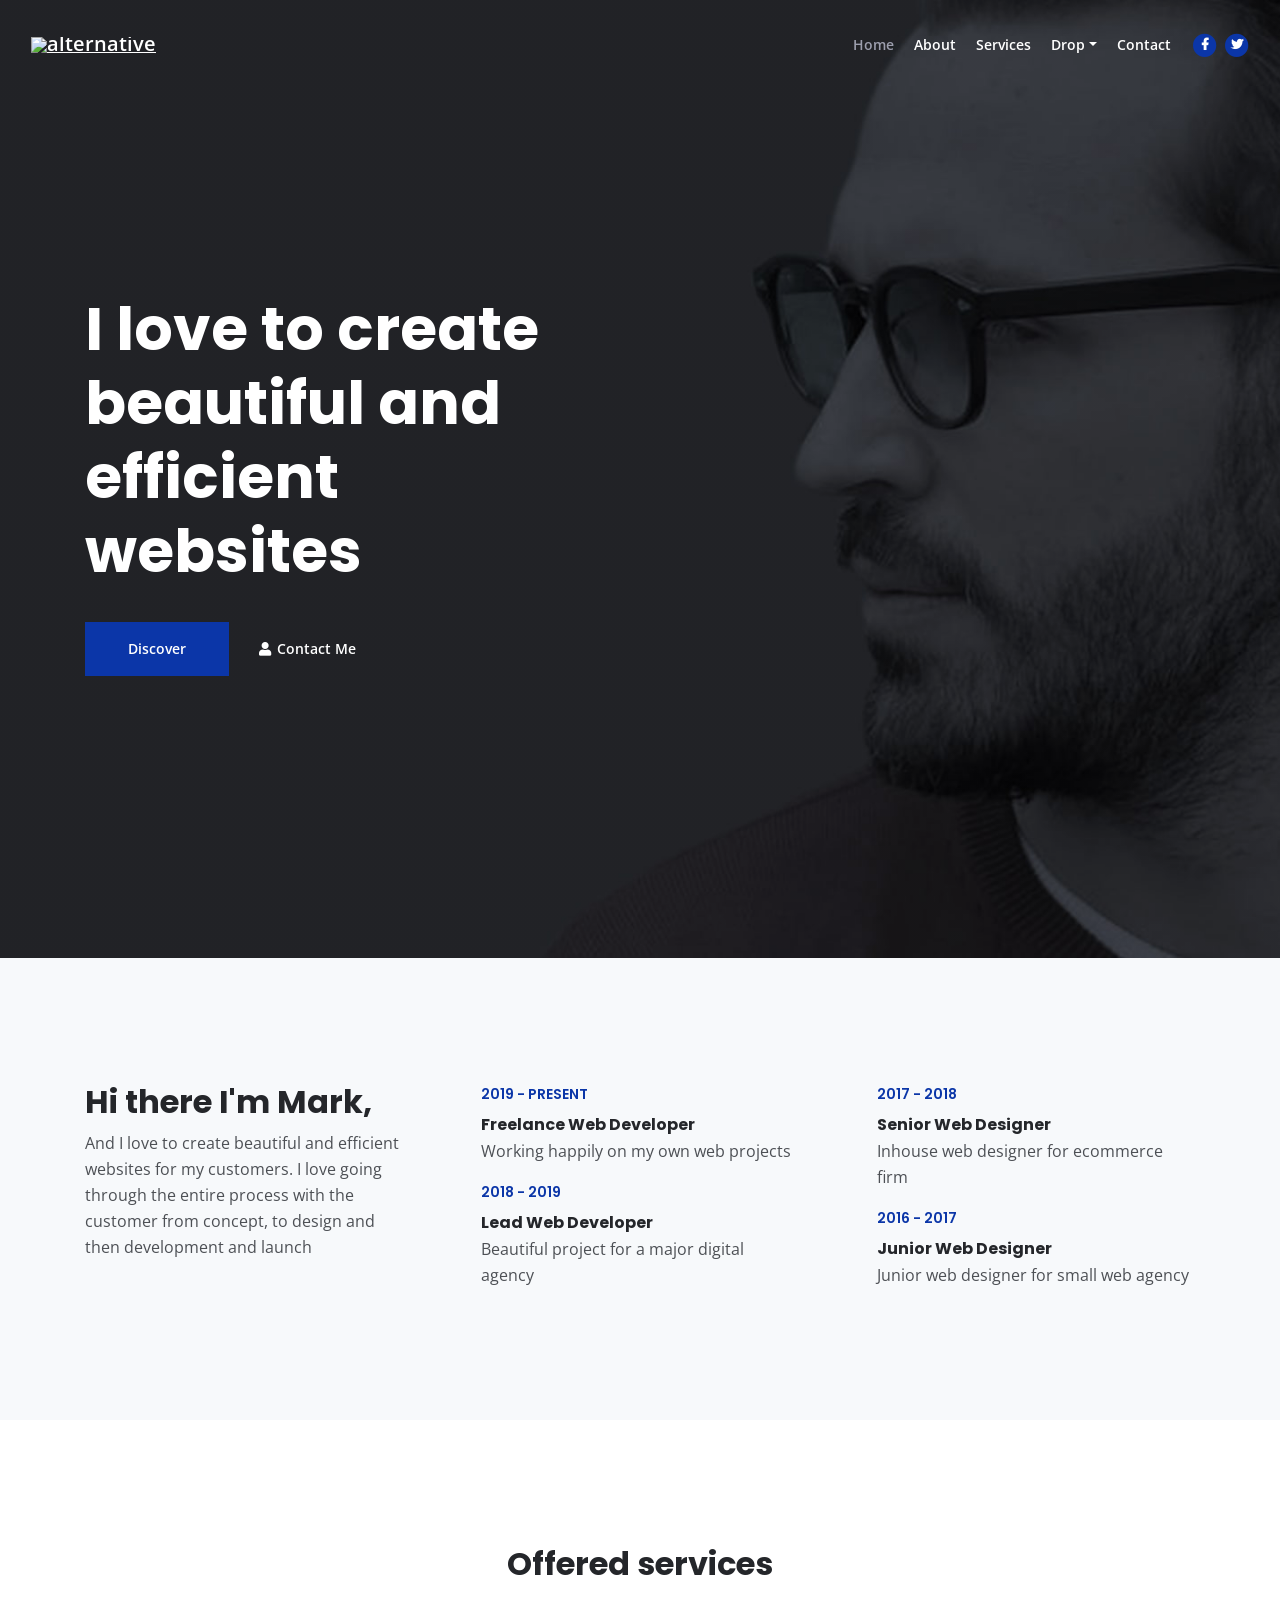
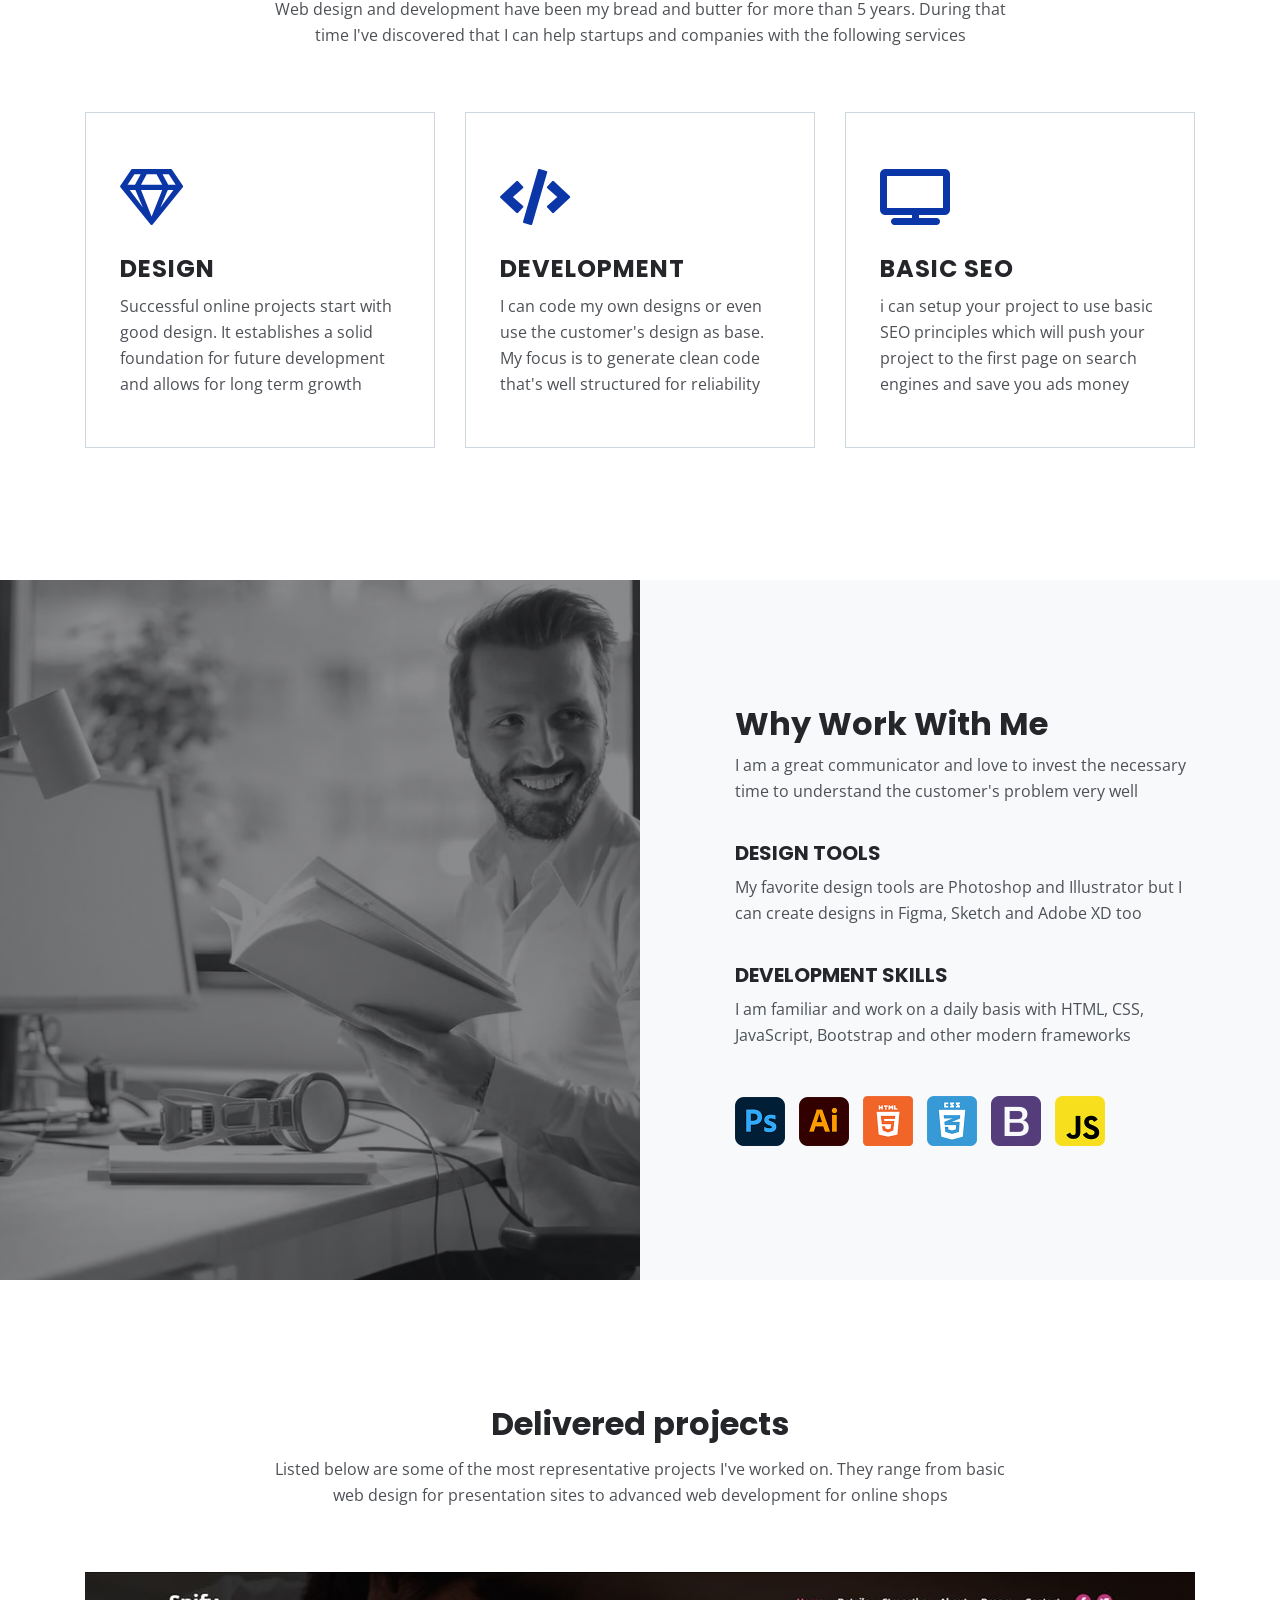
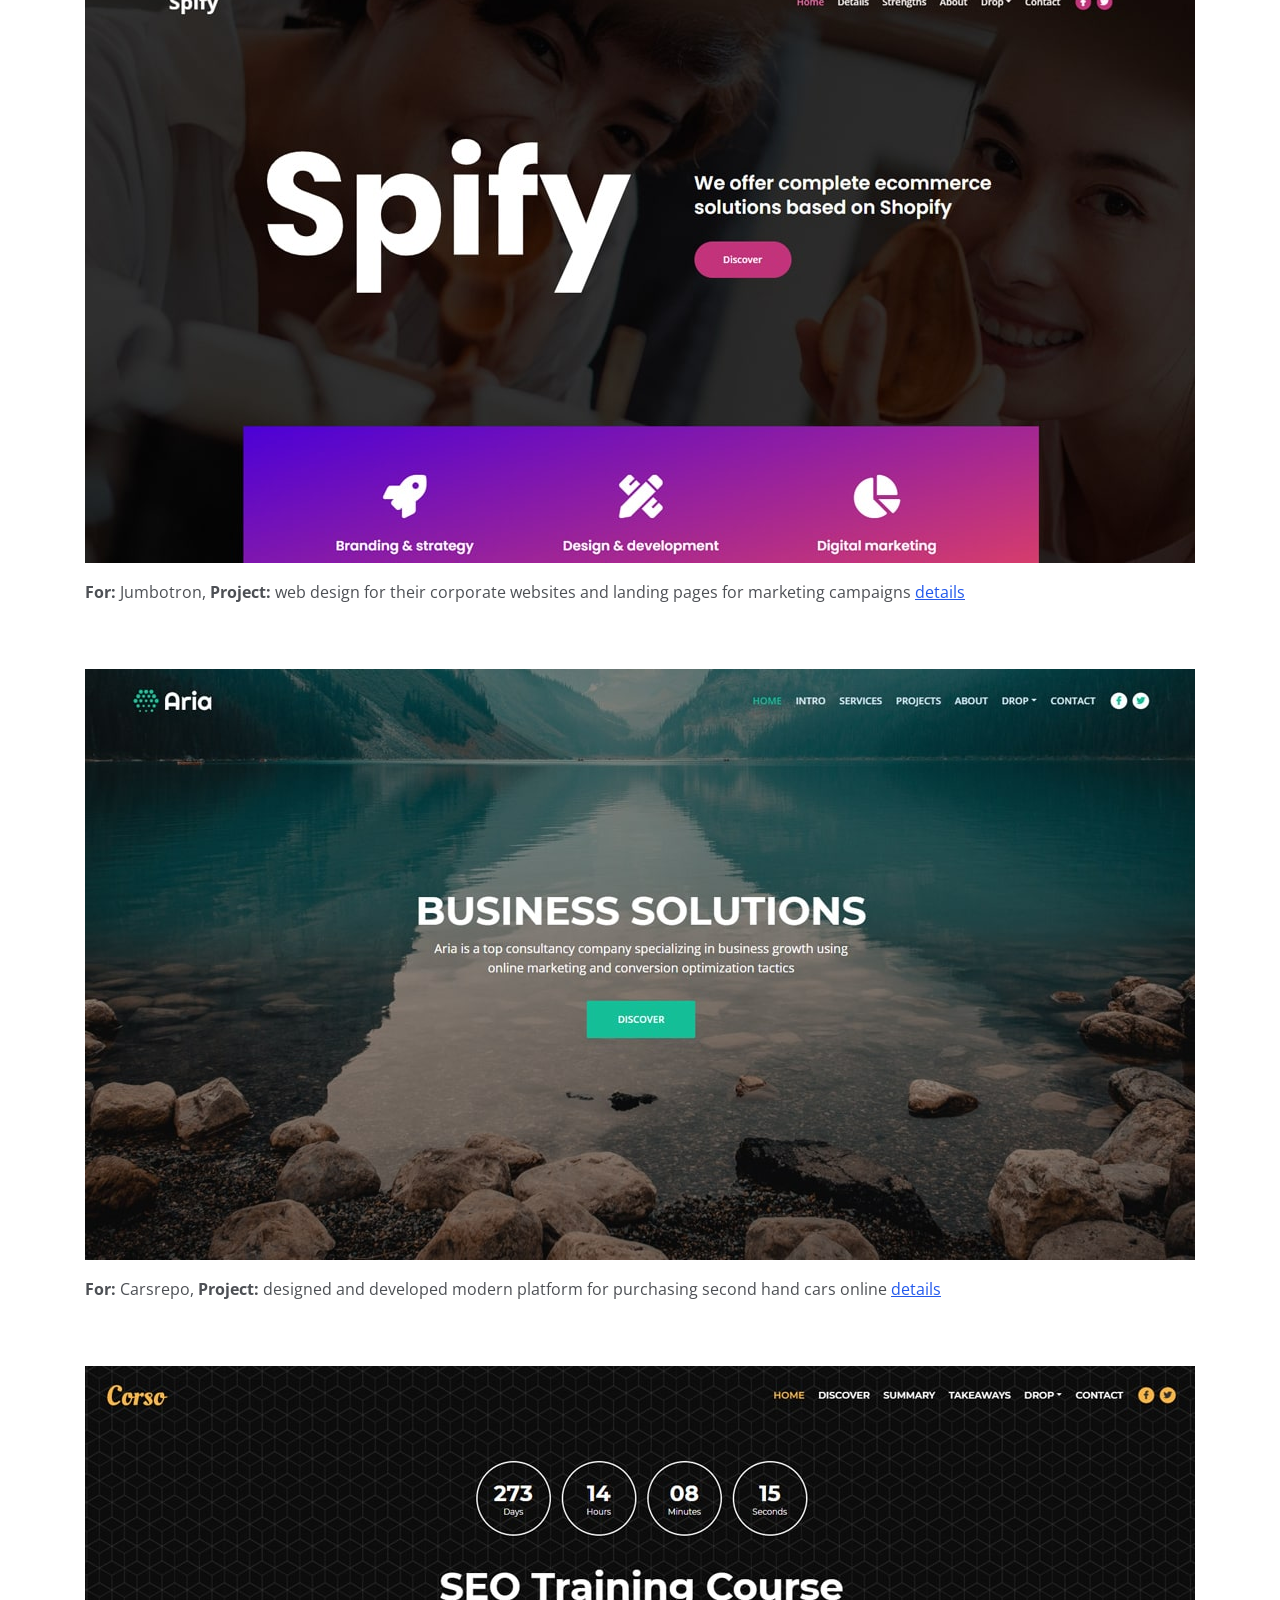
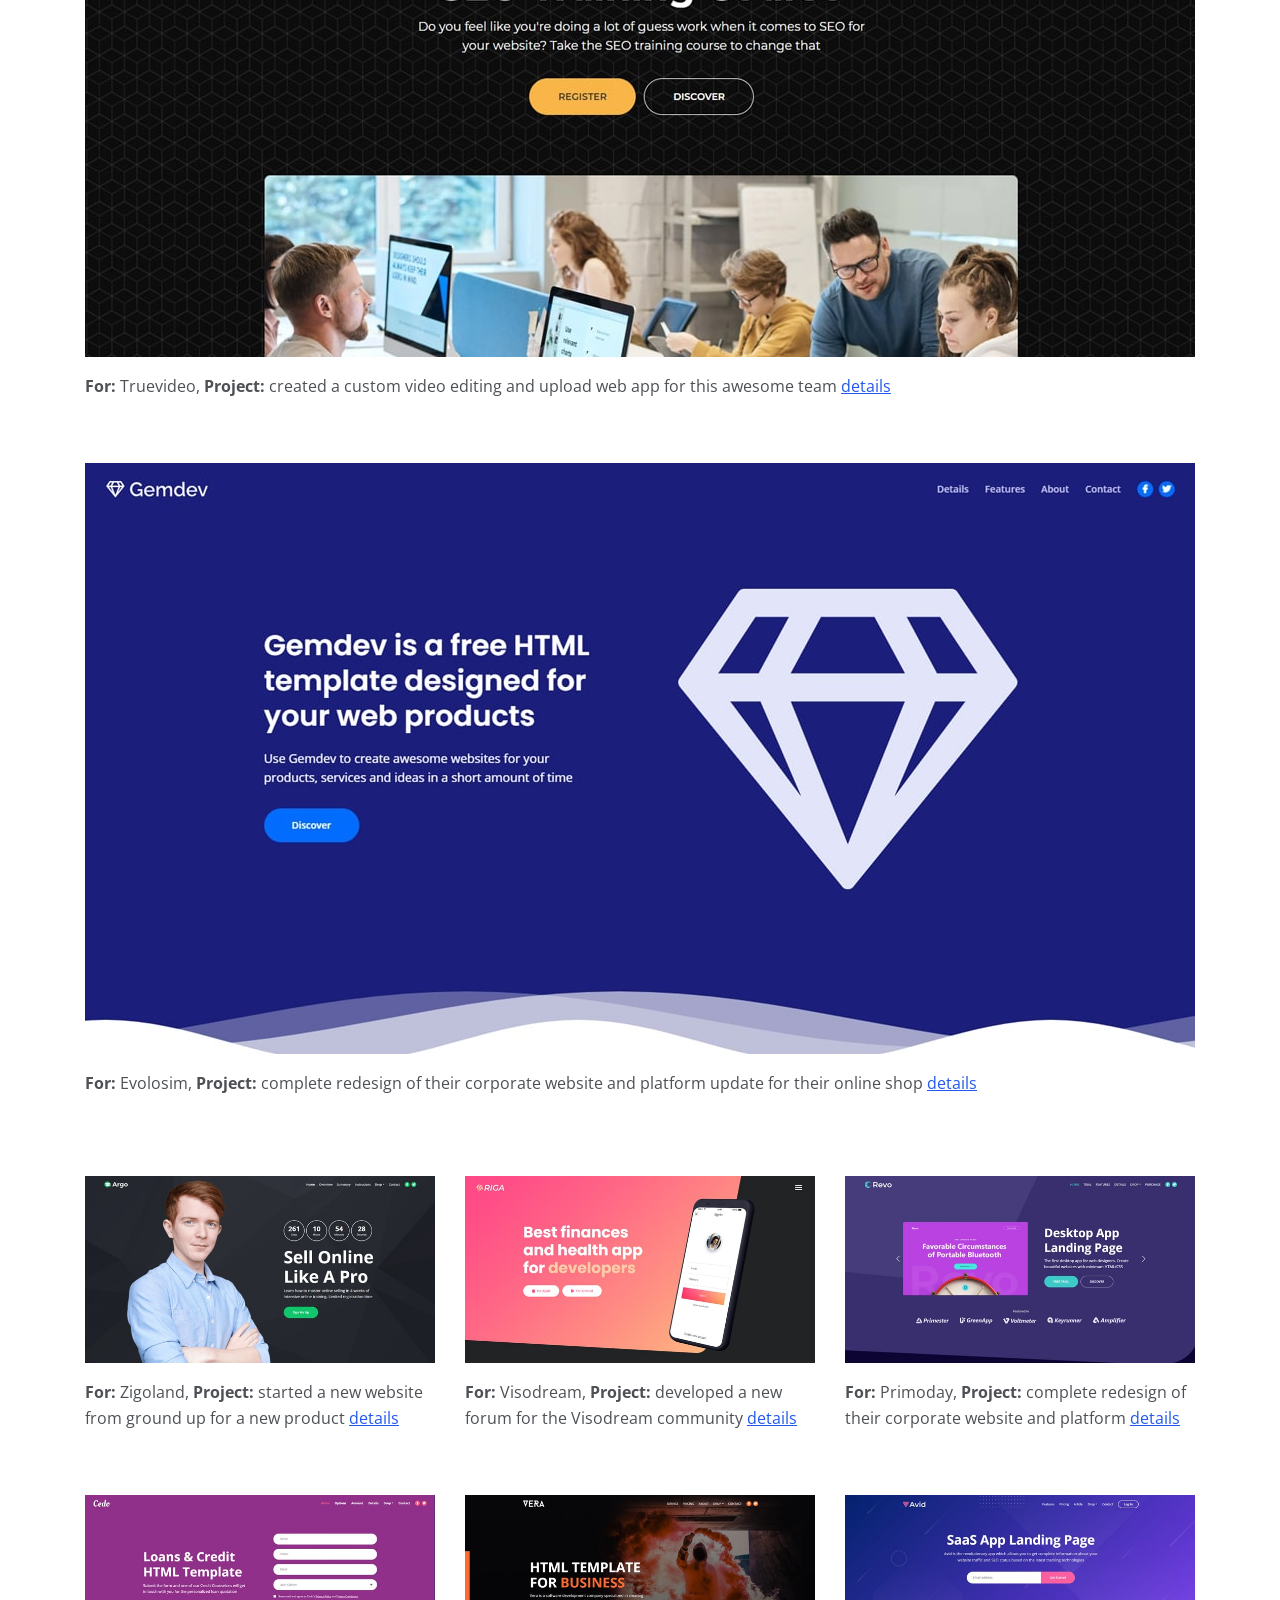
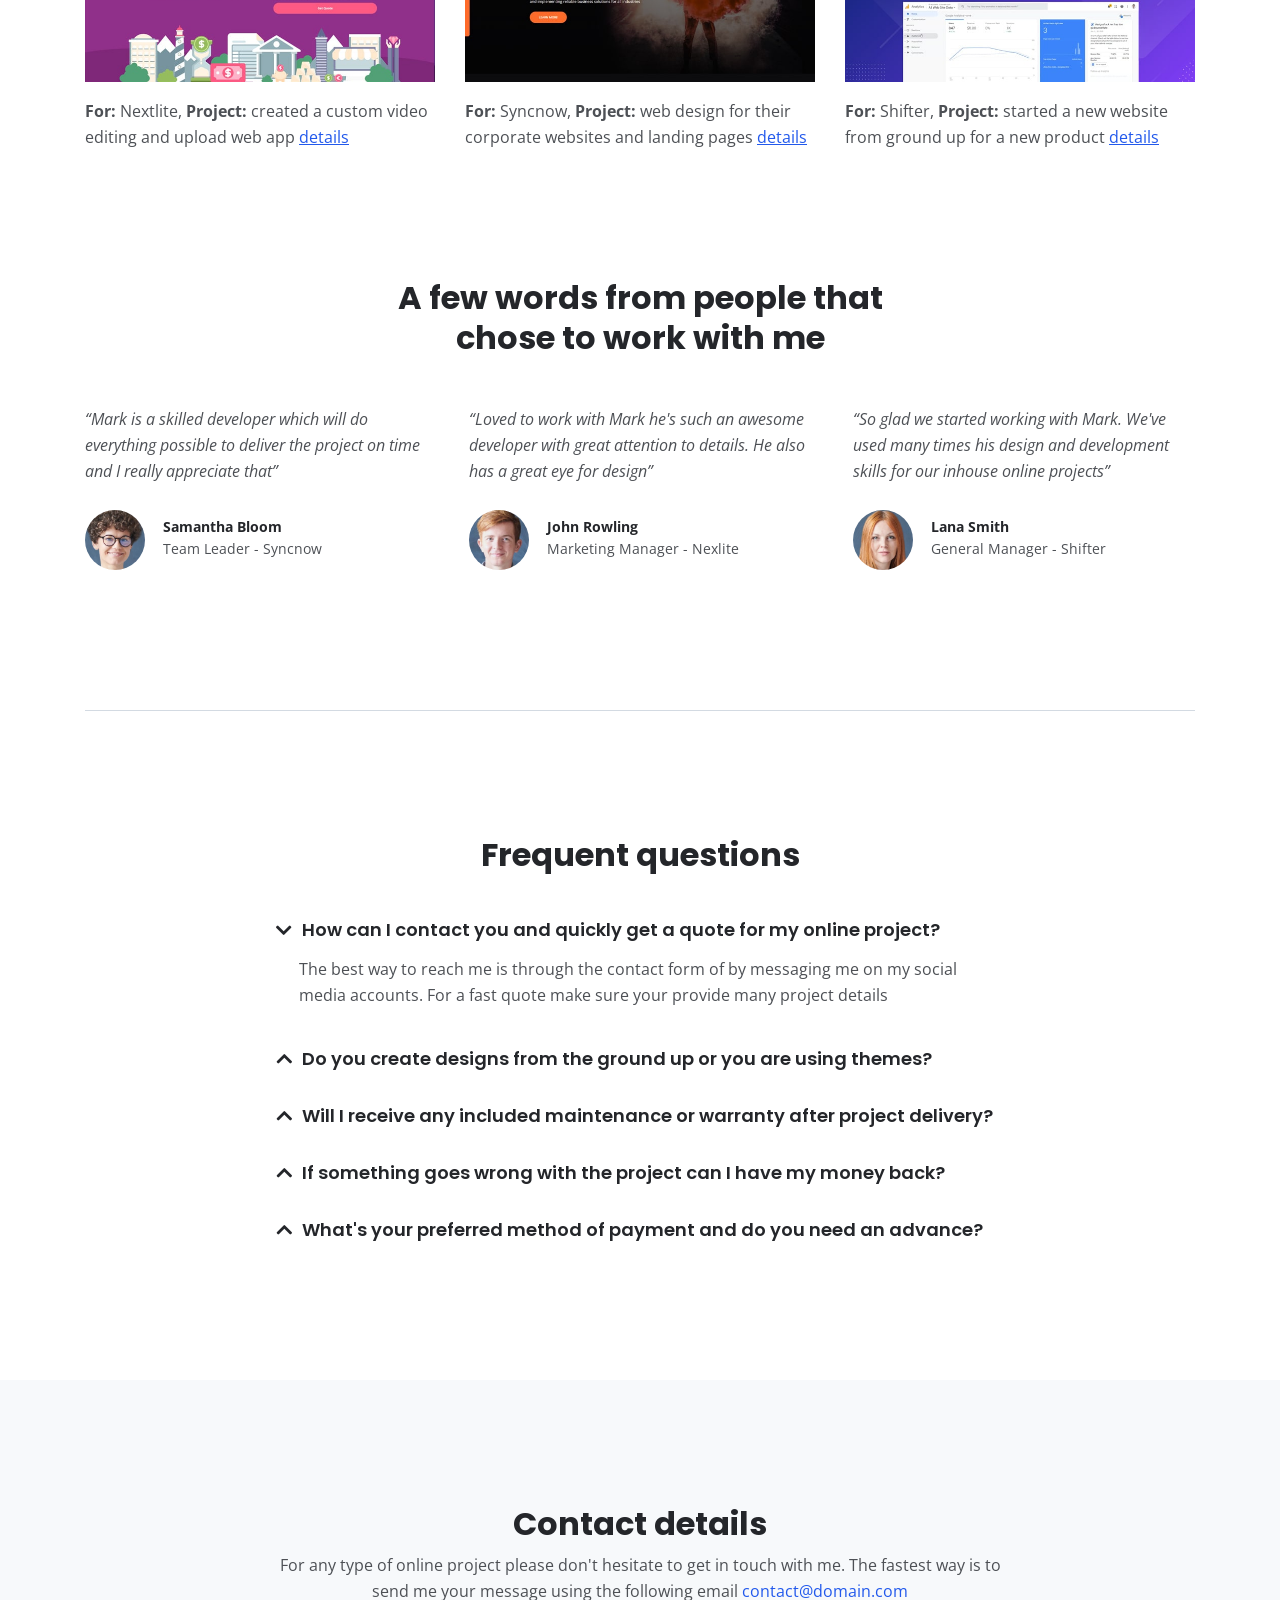
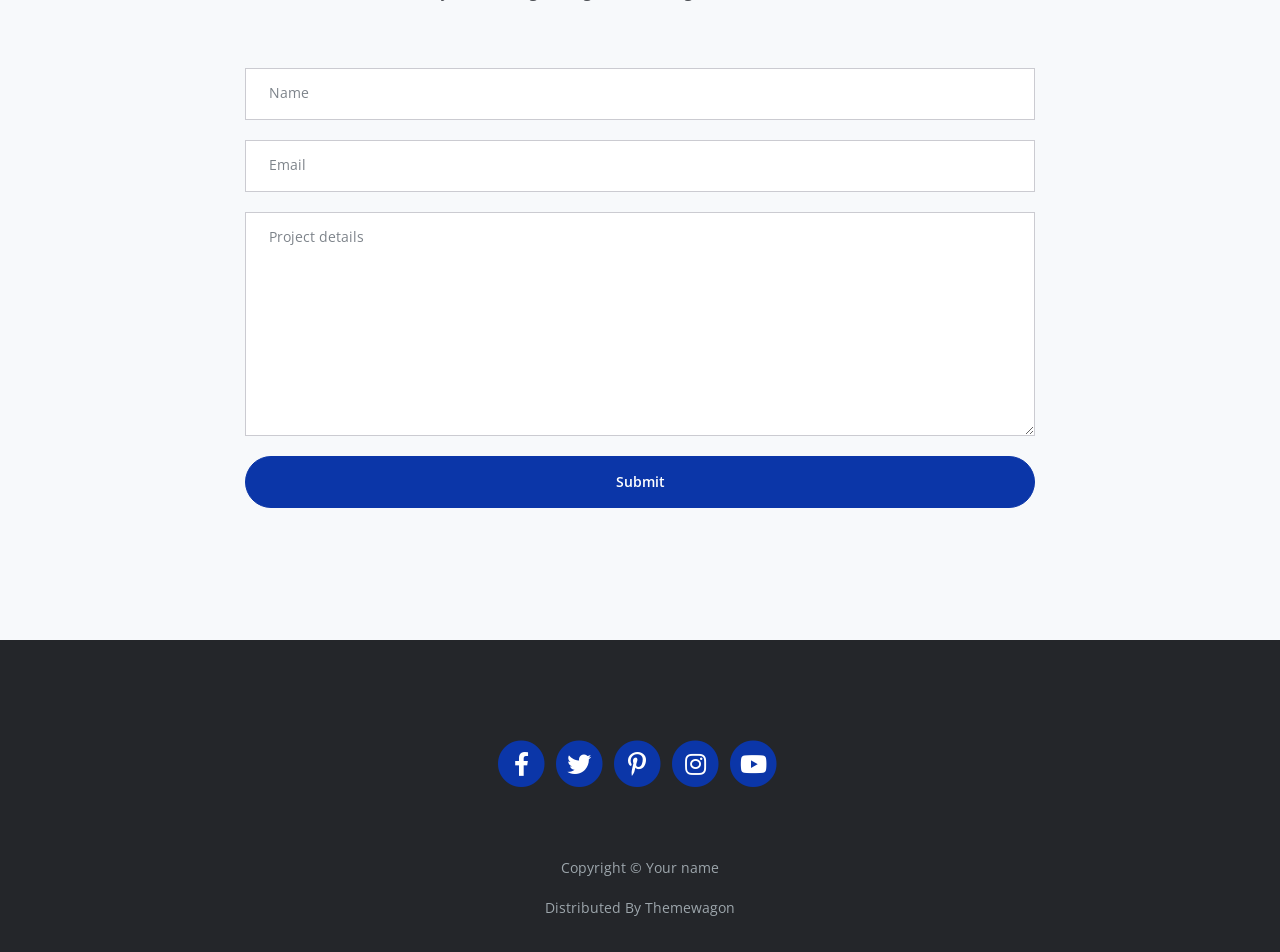
==== index.html @ e9a217a7 "first commit" ====
<!DOCTYPE html>
<html lang="en">
<head>
    <meta charset="utf-8">
    <meta name="viewport" content="width=device-width, initial-scale=1, shrink-to-fit=no">
    
    <!-- SEO Meta Tags -->
    <meta name="description" content="Your description">
    <meta name="author" content="Your name">

    <!-- OG Meta Tags to improve the way the post looks when you share the page on Facebook, Twitter, LinkedIn -->
	<meta property="og:site_name" content="" /> <!-- website name -->
	<meta property="og:site" content="" /> <!-- website link -->
	<meta property="og:title" content=""/> <!-- title shown in the actual shared post -->
	<meta property="og:description" content="" /> <!-- description shown in the actual shared post -->
	<meta property="og:image" content="" /> <!-- image link, make sure it's jpg -->
	<meta property="og:url" content="" /> <!-- where do you want your post to link to -->
	<meta name="twitter:card" content="summary_large_image"> <!-- to have large image post format in Twitter -->

    <!-- Webpage Title -->
    <title>Mark Webpage Title</title>
    
    <!-- Styles -->
    <link rel="preconnect" href="https://fonts.gstatic.com">
    <link href="https://fonts.googleapis.com/css2?family=Open+Sans:ital,wght@0,400;0,600;0,700;1,400&family=Poppins:wght@600&display=swap" rel="stylesheet">
    <link href="css/bootstrap.css" rel="stylesheet">
    <link href="css/fontawesome-all.css" rel="stylesheet">
	<link href="css/styles.css" rel="stylesheet">
	
	<!-- Favicon  -->
    <link rel="icon" href="images/favicon.png">
</head>
<body data-spy="scroll" data-target=".fixed-top">
    
    <!-- Navigation -->
    <nav class="navbar navbar-expand-lg fixed-top navbar-dark">
        <div class="container">
            
            <!-- Image Logo -->
            <a class="navbar-brand logo-image" href="index.html"><img src="images/logo.svg" alt="alternative"></a>  

            <!-- Text Logo - Use this if you don't have a graphic logo -->
            <!-- <a class="navbar-brand logo-text page-scroll" href="index.html">Mark</a> -->

            <button class="navbar-toggler p-0 border-0" type="button" data-toggle="offcanvas">
                <span class="navbar-toggler-icon"></span>
            </button>

            <div class="navbar-collapse offcanvas-collapse" id="navbarsExampleDefault">
                <ul class="navbar-nav ml-auto">
                    <li class="nav-item">
                        <a class="nav-link page-scroll" href="#header">Home <span class="sr-only">(current)</span></a>
                    </li>
                    <li class="nav-item">
                        <a class="nav-link page-scroll" href="#about">About</a>
                    </li>
                    <li class="nav-item">
                        <a class="nav-link page-scroll" href="#services">Services</a>
                    </li>
                    <li class="nav-item dropdown">
                        <a class="nav-link dropdown-toggle" href="#" id="dropdown01" data-toggle="dropdown" aria-haspopup="true" aria-expanded="false">Drop</a>
                        <div class="dropdown-menu" aria-labelledby="dropdown01">
                            <a class="dropdown-item page-scroll" href="project.html">Project Details</a>
                            <div class="dropdown-divider"></div>
                            <a class="dropdown-item page-scroll" href="terms.html">Terms Conditions</a>
                            <div class="dropdown-divider"></div>
                            <a class="dropdown-item page-scroll" href="privacy.html">Privacy Policy</a>
                        </div>
                    </li>
                    <li class="nav-item">
                        <a class="nav-link page-scroll" href="#contact">Contact</a>
                    </li>
                </ul>
                <span class="nav-item social-icons">
                    <span class="fa-stack">
                        <a href="#your-link">
                            <i class="fas fa-circle fa-stack-2x"></i>
                            <i class="fab fa-facebook-f fa-stack-1x"></i>
                        </a>
                    </span>
                    <span class="fa-stack">
                        <a href="#your-link">
                            <i class="fas fa-circle fa-stack-2x"></i>
                            <i class="fab fa-twitter fa-stack-1x"></i>
                        </a>
                    </span>
                </span>
            </div> <!-- end of navbar-collapse -->
        </div> <!-- end of container -->
    </nav> <!-- end of navbar -->
    <!-- end of navigation -->


    <!-- Header -->
    <header id="header" class="header">
        <div class="container">
            <div class="row">
                <div class="col-lg-6">
                    <div class="text-container">
                        <h1 class="h1-large">I love to create beautiful and efficient websites</h1>
                        <a class="btn-solid-lg page-scroll" href="#about">Discover</a>
                        <a class="btn-outline-lg page-scroll" href="#contact"><i class="fas fa-user"></i>Contact Me</a>
                    </div> <!-- end of text-container -->
                </div> <!-- end of col -->
            </div> <!-- end of row -->
        </div> <!-- end of container -->
    </header> <!-- end of header -->
    <!-- end of header -->


    <!-- About-->
    <div id="about" class="basic-1 bg-gray">
        <div class="container">
            <div class="row">
                <div class="col-lg-4">
                    <div class="text-container first">
                        <h2>Hi there I'm Mark,</h2>
                        <p>And I love to create beautiful and efficient websites for my customers. I love going through the entire process with the customer from concept, to design and then development and launch</p>
                    </div> <!-- end of text-container -->
                </div> <!-- end of col -->
                <div class="col-lg-4">
                    <div class="text-container second">
                        <div class="time">2019 - PRESENT</div>
                        <h6>Freelance Web Developer</h6>
                        <p>Working happily on my own web projects</p>
                        <div class="time">2018 - 2019</div>
                        <h6>Lead Web Developer</h6>
                        <p>Beautiful project for a major digital agency</p>
                    </div> <!-- end of text-container -->
                </div> <!-- end of col -->
                <div class="col-lg-4">
                    <div class="text-container third">
                        <div class="time">2017 - 2018</div>
                        <h6>Senior Web Designer</h6>
                        <p>Inhouse web designer for ecommerce firm</p>
                        <div class="time">2016 - 2017</div>
                        <h6>Junior Web Designer</h6>
                        <p>Junior web designer for small web agency</p>
                    </div> <!-- end of text-container -->
                </div> <!-- end of col -->
            </div> <!-- end of row -->
        </div> <!-- end of container -->
    </div> <!-- end of basic-1 -->
    <!-- end of about -->


    <!-- Services -->
    <div id="services" class="basic-2">
        <div class="container">
            <div class="row">
                <div class="col-lg-12">
                    <h2 class="h2-heading">Offered services</h2>
                    <p class="p-heading">Web design and development have been my bread and butter for more than 5 years. During that time I've discovered that I can help startups and companies with the following services</p>
                </div> <!-- end of col -->
            </div> <!-- end of row -->
            <div class="row">
                <div class="col-lg-4">
                    <div class="text-box">
                        <i class="far fa-gem"></i>
                        <h4>DESIGN</h4>
                        <p>Successful online projects start with good design. It establishes a solid foundation for future development and allows for long term growth</p>
                    </div> <!-- end of text-box -->
                </div> <!-- end of col -->
                <div class="col-lg-4">
                    <div class="text-box">
                        <i class="fas fa-code"></i>
                        <h4>DEVELOPMENT</h4>
                        <p>I can code my own designs or even use the customer's design as base. My focus is to generate clean code that's well structured for reliability</p>
                    </div> <!-- end of text-box -->
                </div> <!-- end of col -->
                <div class="col-lg-4">
                    <div class="text-box">
                        <i class="fas fa-tv"></i>
                        <h4>BASIC SEO</h4>
                        <p>i can setup your project to use basic SEO principles which will push your project to the first page on search engines and save you ads money</p>
                    </div> <!-- end of text-box -->
                </div> <!-- end of col -->
            </div> <!-- end of row -->
        </div> <!-- end of container -->
    </div> <!-- end of basic-2 -->
    <!-- end of services -->


    <!-- Details -->
	<div class="split">
		<div class="area-1">
		</div><!-- end of area-1 on same line and no space between comments to eliminate margin white space --><div class="area-2 bg-gray">
            <div class="container">    
                <div class="row">
                    <div class="col-lg-12">     
                        
                        <!-- Text Container -->
                        <div class="text-container">
                            <h2>Why Work With Me</h2>
                            <p>I am a great communicator and love to invest the necessary time to understand the customer's problem very well</p>
                            <h5>DESIGN TOOLS</h5>
                            <p>My favorite design tools are Photoshop and Illustrator but I can create designs in Figma, Sketch and Adobe XD too</p>
                            <h5>DEVELOPMENT SKILLS</h5>
                            <p>I am familiar and work on a daily basis with HTML, CSS, JavaScript, Bootstrap and other modern frameworks</p>
                            
                            <div class="icons-container">
                                <img src="images/details-icon-photoshop.png" alt="alternative">
                                <img src="images/details-icon-illustrator.png" alt="alternative">
                                <img src="images/details-icon-html.png" alt="alternative">
                                <img src="images/details-icon-css.png" alt="alternative">
                                <img src="images/details-icon-bootstrap.png" alt="alternative">
                                <img src="images/details-icon-javascript.png" alt="alternative">
                            </div> <!-- end of icons-container -->
                        </div> <!-- end of text-container -->
                        <!-- end of text container -->

                    </div> <!-- end of col -->
                </div> <!-- end of row -->
            </div> <!-- end of container -->
		</div> <!-- end of area-2 -->
    </div> <!-- end of split -->
    <!-- end of details -->


    <!-- Projects -->
    <div id="projects" class="basic-3">
        <div class="container">
            <div class="row">
                <div class="col-lg-12">
                    <h2 class="h2-heading">Delivered projects</h2>
                    <p class="p-heading">Listed below are some of the most representative projects I've worked on. They range from basic web design for presentation sites to advanced web development for online shops</p>
                </div> <!-- end of col -->
            </div> <!-- end of row -->
            <div class="row">
                <div class="col-lg-12">
                    <div class="text-container">
                        <div class="image-container">
                            <a href="project.html">
                                <img class="img-fluid" src="images/project-1.jpg" alt="alternative">
                            </a>
                        </div> <!-- end of image-container -->
                        <p><strong>For:</strong> Jumbotron, <strong>Project:</strong> web design for their corporate websites and landing pages for marketing campaigns <a class="blue" href="project.html">details</a></p>
                    </div> <!-- end of text-container -->
                    <div class="text-container">
                        <div class="image-container">
                            <a href="project.html">
                                <img class="img-fluid" src="images/project-2.jpg" alt="alternative">
                            </a>
                        </div> <!-- end of image-container -->
                        <p><strong>For:</strong> Carsrepo, <strong>Project:</strong> designed and developed modern platform for purchasing second hand cars online <a class="blue" href="project.html">details</a></p>
                    </div> <!-- end of text-container -->
                    <div class="text-container">
                        <div class="image-container">
                            <a href="project.html">
                                <img class="img-fluid" src="images/project-3.jpg" alt="alternative">
                            </a>
                        </div> <!-- end of image-container -->
                        <p><strong>For:</strong> Truevideo, <strong>Project:</strong> created a custom video editing and upload web app for this awesome team <a class="blue" href="project.html">details</a></p>
                    </div> <!-- end of text-container -->
                    <div class="text-container">
                        <div class="image-container">
                            <a href="project.html">
                                <img class="img-fluid" src="images/project-4.jpg" alt="alternative">
                            </a>
                        </div> <!-- end of image-container -->
                        <p><strong>For:</strong> Evolosim, <strong>Project:</strong> complete redesign of their corporate website and platform update for their online shop <a class="blue" href="project.html">details</a></p>
                    </div> <!-- end of text-container -->
                </div> <!-- end of col -->
            </div> <!-- end of row -->
        </div> <!-- end of container -->
    </div> <!-- end of basic-3 -->
    <!-- end of projects -->


    <!-- Works -->
    <div class="basic-4">
        <div class="container">
            <div class="row">
                <div class="col-lg-4">
                    <div class="text-container">
                        <div class="image-container">
                            <a href="project.html">
                                <img class="img-fluid" src="images/work-1.jpg" alt="alternative">
                            </a>
                        </div> <!-- end of image-container -->
                        <p><strong>For:</strong> Zigoland, <strong>Project:</strong> started a new website from ground up for a new product <a class="blue" href="project.html">details</a></p>
                    </div> <!-- end of text-container -->
                </div> <!-- end of col -->
                <div class="col-lg-4">
                    <div class="text-container">
                        <div class="image-container">
                            <a href="project.html">
                                <img class="img-fluid" src="images/work-2.jpg" alt="alternative">
                            </a>
                        </div> <!-- end of image-container -->
                        <p><strong>For:</strong> Visodream, <strong>Project:</strong> developed a new forum for the Visodream community <a class="blue" href="project.html">details</a></p>
                    </div> <!-- end of text-container -->
                </div> <!-- end of col -->
                <div class="col-lg-4">
                    <div class="text-container">
                        <div class="image-container">
                            <a href="project.html">
                                <img class="img-fluid" src="images/work-3.jpg" alt="alternative">
                            </a>
                        </div> <!-- end of image-container -->
                        <p><strong>For:</strong> Primoday, <strong>Project:</strong> complete redesign of their corporate website and platform <a class="blue" href="project.html">details</a></p>
                    </div> <!-- end of text-container -->
                </div> <!-- end of col -->
            </div> <!-- end of row -->
            <div class="row">
                <div class="col-lg-4">
                    <div class="text-container">
                        <div class="image-container">
                            <a href="project.html">
                                <img class="img-fluid" src="images/work-4.jpg" alt="alternative">
                            </a>
                        </div> <!-- end of image-container -->
                        <p><strong>For:</strong> Nextlite, <strong>Project:</strong> created a custom video editing and upload web app <a class="blue" href="project.html">details</a></p>
                    </div> <!-- end of text-container -->
                </div> <!-- end of col -->
                <div class="col-lg-4">
                    <div class="text-container">
                        <div class="image-container">
                            <a href="project.html">
                                <img class="img-fluid" src="images/work-5.jpg" alt="alternative">
                            </a>
                        </div> <!-- end of image-container -->
                        <p><strong>For:</strong> Syncnow, <strong>Project:</strong> web design for their corporate websites and landing pages <a class="blue" href="project.html">details</a></p>
                    </div> <!-- end of text-container -->
                </div> <!-- end of col -->
                <div class="col-lg-4">
                    <div class="text-container">
                        <div class="image-container">
                            <a href="project.html">
                                <img class="img-fluid" src="images/work-6.jpg" alt="alternative">
                            </a>
                        </div> <!-- end of image-container -->
                        <p><strong>For:</strong> Shifter, <strong>Project:</strong> started a new website from ground up for a new product <a class="blue" href="project.html">details</a></p>
                    </div> <!-- end of text-container -->
                </div> <!-- end of col -->
            </div> <!-- end of row -->
        </div> <!-- end of container -->
    </div> <!-- end of basic-4 -->
    <!-- end of works -->


    <!-- Testimonials -->
    <div class="cards-1">
        <div class="container">
            <div class="row">
                <div class="col-lg-12">
                    <h2 class="h2-heading">A few words from people that chose to work with me</h2>
                </div> <!-- end of col -->
            </div> <!-- end of row -->
            <div class="row">
                <div class="col-lg-12">
                    
                    <!-- Card -->
                    <div class="card">
                        <div class="card-body">
                            <p class="testimonial-text">“Mark is a skilled developer which will do everything possible to deliver the project on time and I really appreciate that”</p>
                            <div class="details">
                                <img src="images/testimonial-1.jpg" alt="alternative">
                                <div class="text">
                                    <div class="testimonial-author">Samantha Bloom</div>
                                    <div class="occupation">Team Leader - Syncnow</div>
                                </div> <!-- end of text -->
                            </div> <!-- end of testimonial-details -->
                        </div>
                    </div>
                    <!-- end of card -->

                    <!-- Card -->
                    <div class="card">
                        <div class="card-body">
                            <p class="testimonial-text">“Loved to work with Mark he's such an awesome developer with great attention to details. He also has a great eye for design”</p>
                            <div class="details">
                                <img src="images/testimonial-2.jpg" alt="alternative">
                                <div class="text">
                                    <div class="testimonial-author">John Rowling</div>
                                    <div class="occupation">Marketing Manager - Nexlite</div>
                                </div> <!-- end of text -->
                            </div> <!-- end of testimonial-details -->
                        </div>
                    </div>
                    <!-- end of card -->

                    <!-- Card -->
                    <div class="card">
                        <div class="card-body">
                            <p class="testimonial-text">“So glad we started working with Mark. We've used many times his design and development skills for our inhouse online projects”</p>
                            <div class="details">
                                <img src="images/testimonial-3.jpg" alt="alternative">
                                <div class="text">
                                    <div class="testimonial-author">Lana Smith</div>
                                    <div class="occupation">General Manager - Shifter</div>
                                </div> <!-- end of text -->
                            </div> <!-- end of testimonial-details -->
                        </div>
                    </div>
                    <!-- end of card -->

                </div> <!-- end of col -->
            </div> <!-- end of row -->
        </div> <!-- end of container -->
    </div> <!-- end of cards-1 -->
    <!-- end of testimonials -->


    <!-- Section Divider -->
    <div class="container">
        <div class="row">
            <div class="col-lg-12">
                <hr class="section-divider">
            </div> <!-- end of col -->
        </div> <!-- end of row -->
    </div> <!-- end of container -->
    <!-- end of section divider -->


    <!-- Questions -->
    <div class="accordion-1">
        <div class="container">
            <div class="row">
                <div class="col-lg-12">
                    <h2 class="h2-heading">Frequent questions</h2>
                </div> <!-- end of col -->
            </div> <!-- end of row -->
            <div class="row">
                <div class="col-lg-12">

                    <div class="accordion" id="accordionExample">
                        <div class="card">
                            <div class="card-header" id="headingOne">
                                <button class="btn btn-link btn-block text-left" type="button" data-toggle="collapse" data-target="#collapseOne" aria-expanded="true" aria-controls="collapseOne">
                                    How can I contact you and quickly get a quote for my online project?
                                </button>
                            </div>
                            <div id="collapseOne" class="collapse show" aria-labelledby="headingOne" data-parent="#accordionExample">
                                <div class="card-body">
                                    The best way to reach me is through the contact form of by messaging me on my social media accounts. For a fast quote make sure your provide many project details
                                </div>
                            </div>
                        </div>
                        <div class="card">
                            <div class="card-header" id="headingTwo">
                                <button class="btn btn-link btn-block text-left collapsed" type="button" data-toggle="collapse" data-target="#collapseTwo" aria-expanded="false" aria-controls="collapseTwo">
                                    Do you create designs from the ground up or you are using themes?
                                </button>
                            </div>
                            <div id="collapseTwo" class="collapse" aria-labelledby="headingTwo" data-parent="#accordionExample">
                                <div class="card-body">
                                    The best way to reach me is through the contact form of by messaging me on my social media accounts. For a fast quote make sure your provide many project details
                                </div>
                            </div>
                        </div>
                        <div class="card">
                            <div class="card-header" id="headingThree">
                                <button class="btn btn-link btn-block text-left collapsed" type="button" data-toggle="collapse" data-target="#collapseThree" aria-expanded="false" aria-controls="collapseThree">
                                    Will I receive any included maintenance or warranty after project delivery?
                                </button>
                            </div>
                            <div id="collapseThree" class="collapse" aria-labelledby="headingThree" data-parent="#accordionExample">
                                <div class="card-body">
                                    The best way to reach me is through the contact form of by messaging me on my social media accounts. For a fast quote make sure your provide many project details
                                </div>
                            </div>
                        </div>
                        <div class="card">
                            <div class="card-header" id="headingFour">
                                <button class="btn btn-link btn-block text-left collapsed" type="button" data-toggle="collapse" data-target="#collapseFour" aria-expanded="false" aria-controls="collapseFour">
                                    If something goes wrong with the project can I have my money back?
                                </button>
                            </div>
                            <div id="collapseFour" class="collapse" aria-labelledby="headingFour" data-parent="#accordionExample">
                                <div class="card-body">
                                    The best way to reach me is through the contact form of by messaging me on my social media accounts. For a fast quote make sure your provide many project details
                                </div>
                            </div>
                        </div>
                        <div class="card">
                            <div class="card-header" id="headingFive">
                                <button class="btn btn-link btn-block text-left collapsed" type="button" data-toggle="collapse" data-target="#collapseFive" aria-expanded="false" aria-controls="collapseFive">
                                    What's your preferred method of payment and do you need an advance?
                                </button>
                            </div>
                            <div id="collapseFive" class="collapse" aria-labelledby="headingFive" data-parent="#accordionExample">
                                <div class="card-body">
                                    The best way to reach me is through the contact form of by messaging me on my social media accounts. For a fast quote make sure your provide many project details
                                </div>
                            </div>
                        </div>
                    </div> <!-- end of accordion -->

                </div> <!-- end of col -->
            </div> <!-- end of row -->
        </div> <!-- end of container -->
    </div> <!-- end of accordion-1 -->
    <!-- end of questions -->


    <!-- Contact -->
    <div id="contact" class="form-1 bg-gray">
        <div class="container">
            <div class="row">
                <div class="col-lg-12">
                    <h2>Contact details</h2>
                    <p class="p-heading">For any type of online project please don't hesitate to get in touch with me. The fastest way is to send me your message using the following email <a class="blue no-line" href="#your-link">contact@domain.com</a></p>
                </div> <!-- end of col -->
            </div> <!-- end of row -->
            <div class="row">
                <div class="col-lg-12">
                    
                    <!-- Contact Form -->
                    <form id="contactForm">
                        <div class="form-group">
                            <input type="text" class="form-control-input" id="cname" required>
                            <label class="label-control" for="cname">Name</label>
                        </div>
                        <div class="form-group">
                            <input type="email" class="form-control-input" id="cemail" required>
                            <label class="label-control" for="cemail">Email</label>
                        </div>
                        <div class="form-group">
                            <textarea class="form-control-textarea" id="cmessage" required></textarea>
                            <label class="label-control" for="cmessage">Project details</label>
                        </div>
                        <div class="form-group">
                            <button type="submit" class="form-control-submit-button">Submit</button>
                        </div>
                    </form>
                    <!-- end of contact form -->

                </div> <!-- end of col -->
            </div> <!-- end of row -->
        </div> <!-- end of container -->
    </div> <!-- end of form-1 -->  
    <!-- end of contact -->


    <!-- Footer -->
    <div class="footer bg-gray">
        <div class="container">
            <div class="row">
                <div class="col-lg-12">
                    <div class="social-container">
                        <span class="fa-stack">
                            <a href="#your-link">
                                <i class="fas fa-circle fa-stack-2x"></i>
                                <i class="fab fa-facebook-f fa-stack-1x"></i>
                            </a>
                        </span>
                        <span class="fa-stack">
                            <a href="#your-link">
                                <i class="fas fa-circle fa-stack-2x"></i>
                                <i class="fab fa-twitter fa-stack-1x"></i>
                            </a>
                        </span>
                        <span class="fa-stack">
                            <a href="#your-link">
                                <i class="fas fa-circle fa-stack-2x"></i>
                                <i class="fab fa-pinterest-p fa-stack-1x"></i>
                            </a>
                        </span>
                        <span class="fa-stack">
                            <a href="#your-link">
                                <i class="fas fa-circle fa-stack-2x"></i>
                                <i class="fab fa-instagram fa-stack-1x"></i>
                            </a>
                        </span>
                        <span class="fa-stack">
                            <a href="#your-link">
                                <i class="fas fa-circle fa-stack-2x"></i>
                                <i class="fab fa-youtube fa-stack-1x"></i>
                            </a>
                        </span>
                    </div> <!-- end of social-container -->
                </div> <!-- end of col -->
            </div> <!-- end of row -->
        </div> <!-- end of container -->
    </div> <!-- end of footer -->  
    <!-- end of footer -->


    <!-- Copyright -->
    <div class="copyright bg-gray">
        <div class="container">
            <div class="row">
                <div class="col-lg-12">
                    <p class="p-small">Copyright © <a class="no-line" href="#your-link">Your name</a></p>
                </div> <!-- end of col -->
            </div> <!-- enf of row -->
        </div> <!-- end of container -->

        <div class="container">
            <div class="row">
                <div class="col-lg-12">
                    <p class="p-small">Distributed By <a class="no-line" href="https://themewagon.com/">Themewagon</a></p>
                </div> <!-- end of col -->
            </div> <!-- enf of row -->
        </div> <!-- end of container -->
        
    </div> <!-- end of copyright --> 
    <!-- end of copyright -->
    
    	
    <!-- Scripts -->
    <script src="js/jquery.min.js"></script> <!-- jQuery for Bootstrap's JavaScript plugins -->
    <script src="js/bootstrap.min.js"></script> <!-- Bootstrap framework -->
    <script src="js/jquery.easing.min.js"></script> <!-- jQuery Easing for smooth scrolling between anchors -->
    <script src="js/scripts.js"></script> <!-- Custom scripts -->
</body>
</html>
---- css/styles.css ----
/* Description: Master CSS file */

/*****************************************
Table Of Contents:
- General Styles
- Navigation
- Header
- About
- Services
- Details
- Projects
- Works
- Testimonials
- Questions
- Contact
- Footer 
- Copyright
- Back To Top Button
- Extra Pages
- Media Queries
******************************************/

/*****************************************
Colors:
- Backgrounds, navbar - black #24262a
- Backgrounds - light gray #f7f9fb
- Buttons, icons - blue #0b36a8
- Headings text - black #24262a
- Body text - dark gray #4d5055
******************************************/


/**************************/
/*     General Styles     */
/**************************/
body,
html {
    width: 100%;
	height: 100%;
}

body, p {
	color: #4d5055; 
	font: 400 1rem/1.625rem "Open Sans", sans-serif;
}

h1 {
	color: #24262a;
	font-weight: 700;
	font-size: 2.5rem;
	line-height: 3.25rem;
	font-family: "Poppins"
}

h2 {
	color: #24262a;
	font-weight: 700;
	font-size: 2rem;
	line-height: 2.5rem;
	font-family: "Poppins"
}

h3 {
	color: #24262a;
	font-weight: 700;
	font-size: 1.75rem;
	line-height: 2.25rem;
	font-family: "Poppins"
}

h4 {
	color: #24262a;
	font-weight: 700;
	font-size: 1.5rem;
	line-height: 2rem;
	font-family: "Poppins"
}

h5 {
	color: #24262a;
	font-weight: 700;
	font-size: 1.25rem;
	line-height: 1.625rem;
	font-family: "Poppins"
}

h6 {
	color: #24262a;
	font-weight: 700;
	font-size: 1rem;
	line-height: 1.375rem;
	font-family: "Poppins"
}

.p-large {
	font-size: 1.125rem;
	line-height: 1.75rem;
}

.p-small {
	font-size: 0.875rem;
	line-height: 1.5rem;
}

.testimonial-text {
	font-style: italic;
}

.testimonial-author {
	font-weight: 700;
	font-size: 1rem;
	line-height: 1.5rem;
}

.li-space-lg li {
	margin-bottom: 0.5rem;
}

a {
	color: #4d5055;
	text-decoration: underline;
}

a:hover {
	color: #4d5055;
	text-decoration: underline;
}

.no-line {
	text-decoration: none;
}

.no-line:hover {
	text-decoration: none;
}

.blue {
	color: #2259ec;
}

.bg-gray {
	background-color: #f7f9fb;
}

.section-divider {
	display: block;
	height: 1px;
	margin: 0;
	border: none;
	background-color: #d3dae2;
}

.btn-solid-reg {
	display: inline-block;
	padding: 1.375rem 2.25rem 1.375rem 2.25rem;
	border: 1px solid #0b36a8;
	background-color: #0b36a8;
	color: #ffffff;
	font-weight: 600;
	font-size: 0.875rem;
	line-height: 0;
	text-decoration: none;
	transition: all 0.2s;
}

.btn-solid-reg:hover {
	background-color: transparent;
	color: #0b36a8; /* needs to stay here because of the color property of a tag */
	text-decoration: none;
}

.btn-solid-lg {
	display: inline-block;
	padding: 1.625rem 2.625rem 1.625rem 2.625rem;
	border: 1px solid #0b36a8;
	background-color: #0b36a8;
	color: #ffffff;
	font-weight: 600;
	font-size: 0.875rem;
	line-height: 0;
	text-decoration: none;
	transition: all 0.2s;
}

.btn-solid-lg:hover {
	background-color: transparent;
	color: #0b36a8; /* needs to stay here because of the color property of a tag */
	text-decoration: none;
}

.btn-outline-reg {
	display: inline-block;
	padding: 1.375rem 2.25rem 1.375rem 2.25rem;
	border: 1px solid #24262a;
	background-color: transparent;
	color: #24262a;
	font-weight: 600;
	font-size: 0.875rem;
	line-height: 0;
	text-decoration: none;
	transition: all 0.2s;
}

.btn-outline-reg:hover {
	background-color: #24262a;
	color: #ffffff;
	text-decoration: none;
}

.btn-outline-lg {
	display: inline-block;
	padding: 1.625rem 2.625rem 1.625rem 2.625rem;
	border: 1px solid #24262a;
	background-color: transparent;
	color: #24262a;
	font-weight: 600;
	font-size: 0.875rem;
	line-height: 0;
	text-decoration: none;
	transition: all 0.2s;
}

.btn-outline-lg:hover {
	background-color: #24262a;
	color: #ffffff;
	text-decoration: none;
}

.btn-outline-sm {
	display: inline-block;
	padding: 1rem 1.5rem 1rem 1.5rem;
	border: 1px solid #24262a;
	background-color: transparent;
	color: #24262a;
	font-weight: 600;
	font-size: 0.875rem;
	line-height: 0;
	text-decoration: none;
	transition: all 0.2s;
}

.btn-outline-sm:hover {
	background-color: #24262a;
	color: #ffffff;
	text-decoration: none;
}

.form-group {
	position: relative;
	margin-bottom: 1.25rem;
}

.label-control {
	position: absolute;
	top: 0.875rem;
	left: 1.5rem;
	color: #7d838a;
	opacity: 1;
	font-size: 0.875rem;
	line-height: 1.375rem;
	cursor: text;
	transition: all 0.2s ease;
}

.form-control-input:focus + .label-control,
.form-control-input.notEmpty + .label-control,
.form-control-textarea:focus + .label-control,
.form-control-textarea.notEmpty + .label-control {
	top: 0.125rem;
	color: #4d5055;
	opacity: 1;
	font-size: 0.75rem;
	font-weight: 700;
}

.form-control-input,
.form-control-select {
	display: block; /* needed for proper display of the label in Firefox, IE, Edge */
	width: 100%;
	padding-top: 1.125rem;
	padding-bottom: 0.125rem;
	padding-left: 1.5rem;
	border: 1px solid #cbcbd1;
	background-color: #ffffff;
	color: #4d5055;
	font-size: 0.875rem;
	line-height: 1.875rem;
	transition: all 0.2s;
	-webkit-appearance: none; /* removes inner shadow on form inputs on ios safari */
}

.form-control-select {
	padding-top: 0.5rem;
	padding-bottom: 0.5rem;
	height: 3.25rem;
	color: #7d838a;
}

select {
    /* you should keep these first rules in place to maintain cross-browser behavior */
    -webkit-appearance: none;
	-moz-appearance: none;
	-ms-appearance: none;
    -o-appearance: none;
    appearance: none;
    background-image: url('../images/down-arrow.png');
    background-position: 96% 50%;
    background-repeat: no-repeat;
    outline: none;
}

.form-control-textarea {
	display: block; /* used to eliminate a bottom gap difference between Chrome and IE/FF */
	width: 100%;
	height: 14rem; /* used instead of html rows to normalize height between Chrome and IE/FF */
	padding-top: 1.5rem;
	padding-left: 1.3125rem;
	border: 1px solid #cbcbd1;
	background-color: #ffffff;
	color: #4d5055;
	font-size: 0.875rem;
	line-height: 1.5rem;
	transition: all 0.2s;
}

.form-control-input:focus,
.form-control-select:focus,
.form-control-textarea:focus {
	border: 1px solid #a1a1a1;
	outline: none; /* Removes blue border on focus */
}

.form-control-input:hover,
.form-control-select:hover,
.form-control-textarea:hover {
	border: 1px solid #a1a1a1;
}

.checkbox {
	font-size: 0.75rem;
	line-height: 1.25rem;
}

input[type='checkbox'] {
	vertical-align: -10%;
	margin-right: 0.5rem;
}

.form-control-submit-button {
	display: inline-block;
	width: 100%;
	height: 3.25rem;
	border: 1px solid #0b36a8;
	border-radius: 32px;
	background-color: #0b36a8;
	color: #ffffff;
	font-weight: 600;
	font-size: 0.875rem;
	line-height: 0;
	cursor: pointer;
	transition: all 0.2s;
}

.form-control-submit-button:hover {
	border: 1px solid #24262a;
	background-color: transparent;
	color: #24262a;
}


/**********************/
/*     Navigation     */
/**********************/
.navbar {
	background-color: #24262a;
	font-weight: 600;
	font-size: 0.875rem;
	line-height: 0.875rem;
	box-shadow: 0 1px 6px 0 rgba(0, 0, 0, 0.025);
}

.navbar .navbar-brand {
	padding-top: 0.125rem;
	padding-bottom: 0.125rem;
}

.navbar .logo-image img {
    width: 118px;
	height: 36px;
}

.navbar .logo-text {
	color: #ffffff;
	font-weight: 700;
	font-size: 1.875rem;
	line-height: 1rem;
	text-decoration: none;
}

.offcanvas-collapse {
	position: fixed;
	top: 3.25rem; /* adjusts the height between the top of the page and the offcanvas menu */
	bottom: 0;
	left: 100%;
	width: 100%;
	padding-right: 1rem;
	padding-left: 1rem;
	overflow-y: auto;
	visibility: hidden;
	background-color: #24262a;
	transition: visibility .3s ease-in-out, -webkit-transform .3s ease-in-out;
	transition: transform .3s ease-in-out, visibility .3s ease-in-out;
	transition: transform .3s ease-in-out, visibility .3s ease-in-out, -webkit-transform .3s ease-in-out;
}

.offcanvas-collapse.open {
	visibility: visible;
	-webkit-transform: translateX(-100%);
	transform: translateX(-100%);
}

.navbar .navbar-nav {
	margin-top: 0.75rem;
	margin-bottom: 0.5rem;
}

.navbar .nav-item .nav-link {
	padding-top: 0.625rem;
	padding-bottom: 0.625rem;
	color: #ffffff;
	text-decoration: none;
	transition: all 0.2s ease;
}

.navbar .nav-item.dropdown.show .nav-link,
.navbar .nav-item .nav-link:hover,
.navbar .nav-item .nav-link.active {
	color: #9c9ead;
}

/* Dropdown Menu */
.navbar .dropdown .dropdown-menu {
	animation: fadeDropdown 0.2s; /* required for the fade animation */
}

@keyframes fadeDropdown {
    0% {
        opacity: 0;
    }

    100% {
        opacity: 1;
	}
}

.navbar .dropdown-menu {
	margin-top: 0.5rem;
	margin-bottom: 0.5rem;
	border: none;
	background-color: #24262a;
}

.navbar .dropdown-item {
	padding-top: 0.5rem;
	padding-bottom: 0.5rem;
	color: #ffffff;
	font-weight: 600;
	font-size: 0.875rem;
	line-height: 0.875rem;
	text-decoration: none;
}

.navbar .dropdown-item:hover {
	background-color: #24262a;
	color: #9c9ead;
}

.navbar .dropdown-divider {
	width: 100%;
	height: 1px;
	margin: 0.5rem auto 0.5rem auto;
	border: none;
	background-color: #505050;
}
/* end of dropdown menu */

.navbar .fa-stack {
	width: 2em;
	margin-right: 0.25rem;
	font-size: 0.75rem;
}

.navbar .fa-stack-2x {
	color: #0b36a8;
	transition: all 0.2s ease;
}

.navbar .fa-stack-1x {
	color: #ffffff;
	transition: all 0.2s ease;
}

.navbar .fa-stack:hover .fa-stack-2x {
	color: #ffffff;
}

.navbar .fa-stack:hover .fa-stack-1x {
	color: #0b36a8;
}

.navbar .navbar-toggler {
	padding: 0;
	border: none;
	font-size: 1.25rem;
}


/******************/
/*     Header     */
/******************/
.header {
	padding-top: 7rem;
	padding-bottom: 5.5rem;
	background: linear-gradient(rgba(0, 0, 0, 0.1), rgba(0, 0, 0, 0.1)), url('../images/header-background.jpg') center center no-repeat;
	background-size: cover;
	text-align: center;
}

.header .h1-large {
	margin-bottom: 1.75rem;
	color: #ffffff;
}

.header .btn-solid-lg:hover {
	border: 1px solid #ffffff;
	color: #ffffff;
}

.header .btn-outline-lg {
	padding: 1.625rem 1.625rem 1.625rem 1.625rem;
	border: none;
	color: #ffffff;
}

.header .btn-outline-lg:hover {
	background: transparent;
	color: #9c9ead;
	text-decoration: none;
}

.header .btn-outline-lg .fas {
	margin-right: 0.375rem;
}


/*****************/
/*     About     */
/*****************/
.basic-1 {
	padding-top: 7.75rem;
	padding-bottom: 5.25rem;
}

.basic-1 .text-container {
	margin-bottom: 3rem;
}

.basic-1 .time {
	margin-bottom: 0.5rem;
	color: #0b36a8;
	font-weight: 600;
	font-size: 0.875rem;
	line-height: 1.5rem;
	font-family: "Poppins";
}

.basic-1 h6 {
	margin-bottom: 0.125rem;
}


/********************/
/*     Services     */
/********************/
.basic-2 {
	padding-top: 7.75rem;
	padding-bottom: 5.25rem;
}

.basic-2 .h2-heading {
	margin-bottom: 0.75rem;
	text-align: center;
}

.basic-2 .p-heading {
	margin-bottom: 4rem;
	text-align: center;
}

.basic-2 .text-box {
	margin-bottom: 3rem;
	padding: 3.5rem 1rem 2.125rem 1rem;
	border: 1px solid #cfd7de;
}

.basic-2 .fas,
.basic-2 .far {
	margin-bottom: 1.75rem;
	color: #0b36a8;
	font-size: 3.5rem;
}

.basic-2 h4 {
	letter-spacing: 1px;
}


/*******************/
/*     Details     */
/*******************/
.split .area-1 {
	height: 430px;
	background: linear-gradient(to bottom right, rgba(25, 26, 29, 0.5), rgba(25, 26, 29, 0.5)), url('../images/details-background.jpg') center center no-repeat;
	background-size: cover;
}

.split .area-2 {
	padding-top: 7.75rem;
	padding-bottom: 7.75rem;
}

.split p {
	margin-bottom: 2.25rem;
}

.split .icons-container {
	margin-top: 3rem;
}

.split .icons-container img {
	width: 50px;
	margin-right: 0.625rem;
	margin-bottom: 0.75rem;
}


/********************/
/*     Projects     */
/********************/
.basic-3 {
	padding-top: 7.75rem;
	padding-bottom: 1rem;
}

.basic-3 .h2-heading {
	margin-bottom: 0.75rem;
	text-align: center;
}

.basic-3 .p-heading {
	margin-bottom: 4rem;
	text-align: center;
}

.basic-3 .text-container {
	margin-bottom: 4rem;
}

.basic-3 .image-container {
	margin-bottom: 1rem;
}

/* Hover Animation */
.basic-3 .image-container {
	overflow: hidden;
	margin-right: auto;
	margin-left: auto;
}

.basic-3 .image-container img {
	margin: 0;
	transition: all 0.2s;
}

.basic-3 .image-container:hover img {
	-moz-transform: scale(1.1);
	-webkit-transform: scale(1.1);
	transform: scale(1.1);
} 
/* end of hover animation */


/*****************/
/*     Works     */
/*****************/
.basic-4 {
	padding-bottom: 1rem;
}

.basic-4 .text-container {
	margin-bottom: 4rem;
}

.basic-4 .image-container {
	margin-bottom: 1rem;
}

/* Hover Animation */
.basic-4 .image-container {
	overflow: hidden;
	margin-right: auto;
	margin-left: auto;
}

.basic-4 .image-container img {
	margin: 0;
	transition: all 0.2s;
}

.basic-4 .image-container:hover img {
	-moz-transform: scale(1.15);
	-webkit-transform: scale(1.15);
	transform: scale(1.15);
} 
/* end of hover animation */


/************************/
/*     Testimonials     */
/************************/
.cards-1 {
	padding-top: 3rem;
	padding-bottom: 3.875rem;
}

.cards-1 .h2-heading {
	margin-bottom: 3rem;
	text-align: center;
}

.cards-1 .card {
	margin-bottom: 4rem;
	border: none;
}

.cards-1 .card-body {
	padding: 0;
	text-align: center;
}

.cards-1 .testimonial-text {
	margin-bottom: 1.625rem;
}

.cards-1 img {
	display: inline-block;
	width: 60px;
	margin-bottom: 0.875rem;
	border-radius: 50%;
}

.cards-1 .text {
	margin-top: 0.375rem;
}

.cards-1 .testimonial-author {
	color: #24262a;
}

.cards-1 .testimonial-author,
.cards-1 .occupation {
	font-size: 0.875rem;
	line-height: 1.375rem;
}


/*********************/
/*     Questions     */
/*********************/
.accordion-1 {
	padding-top: 7.75rem;
	padding-bottom: 6.75rem;
}

.accordion-1 .h2-heading {
	margin-bottom: 2.5rem;
	text-align: center;
}

.accordion-1 .card {
	margin-bottom: 1.75rem;
	border: none;
}

.accordion-1 .card-header {
	padding: 0;
	border: none;
	background-color: transparent;
}

.accordion-1 .card button {
	padding: 0;
	color: #24262a;
	font-weight: 600;
	font-size: 1.125rem;
	line-height: 1.75rem;
	font-family: 'Poppins';
}

.accordion-1 .card button:hover {
	text-decoration: none;
}

.accordion-1 .card button:before {
	float: left;
	margin-right: 0.625rem;
	font-family: 'Font Awesome 5 Free';
	font-weight: 900;
	content: "\f078";
	transition: all 0.2s;
}

.accordion-1 .card button.collapsed:before {
	-webkit-transform: rotate(180deg);
	-moz-transform: rotate(180deg);
	transform: rotate(180deg);
} 

.accordion-1 .card-body {
	padding: 0.75rem 1.5rem 0.5rem 1.5rem;
}


/*******************/
/*     Contact     */
/*******************/
.form-1 {
	padding-top: 7.75rem;
	padding-bottom: 7rem;
	text-align: center;
}

.form-1 .h2-heading {
	margin-bottom: 0.75rem;
	text-align: center;
}

.form-1 .p-heading {
	margin-bottom: 4rem;
}


/******************/
/*     Footer     */
/******************/
.footer {
	padding-top: 6.25rem;
	padding-bottom: 2rem;
	background-color: #24262a;
	text-align: center;
}

.footer a {
	text-decoration: none;
}

.footer .fa-stack {
	width: 2em;
	margin-bottom: 1.25rem;
	margin-right: 0.375rem;
	font-size: 1.5rem;
}

.footer .fa-stack .fa-stack-1x {
    color: #ffffff;
	transition: all 0.2s ease;
}

.footer .fa-stack .fa-stack-2x {
	color: #0b36a8;
	transition: all 0.2s ease;
}

.footer .fa-stack:hover .fa-stack-1x {
	color: #0b36a8;
}

.footer .fa-stack:hover .fa-stack-2x {
    color: #ffffff;
}


/*********************/
/*     Copyright     */
/*********************/
.copyright {
	padding-top: 1rem;
	padding-bottom: 1rem;
	background-color: #24262a;
	text-align: center;
}

.copyright .p-small {
	color: #9da6ac;
	text-align: center;
}

.copyright a {
	color: #9da6ac;
}


/******************************/
/*     Back To Top Button     */
/******************************/
a.back-to-top {
	position: fixed;
	z-index: 999;
	right: 12px;
	bottom: 12px;
	display: none;
	width: 42px;
	height: 42px;
	border-radius: 30px;
	background: #3a424d url("../images/up-arrow.png") no-repeat center 47%;
	background-size: 18px 18px;
	text-indent: -9999px;
}

a:hover.back-to-top {
	background-color: #0b36a8;
}


/***********************/
/*     Extra Pages     */
/***********************/
.ex-header {
	padding-top: 8.5rem;
	padding-bottom: 4rem;
	background-color: #24262a;
}

.ex-header h1 {
	color: #ffffff;
}

.ex-basic-1 .list-unstyled .fas {
	font-size: 0.375rem;
	line-height: 1.625rem;
}

.ex-basic-1 .list-unstyled .media-body {
	margin-left: 0.5rem;
}

.ex-basic-1 .text-box {
	padding: 1.25rem 1.25rem 0.5rem 1.25rem;
	background-color: #f7f9fb;
}

.ex-cards-1 .card {
	border: none;
	background-color: transparent;
}

.ex-cards-1 .card .fa-stack {
	width: 2em;
	font-size: 1.125rem;
}

.ex-cards-1 .card .fa-stack-2x {
	color: #0b36a8;
}

.ex-cards-1 .card .fa-stack-1x {
	color: #ffffff;
	font-weight: 700;
	line-height: 2.125rem;
}

.ex-cards-1 .card .list-unstyled .media-body {
	margin-left: 0.75rem;
}

.ex-cards-1 .card .list-unstyled .media-body h5 {
	margin-top: 0.125rem;
	margin-bottom: 0.375rem;
}


/*************************/
/*     Media Queries     */
/*************************/	
/* Min-width 768px */
@media (min-width: 768px) {

	/* Header */
	.header {
		padding-top: 11rem;
		padding-bottom: 9rem;
	}
	/* end of header */


	/* Services */
	.basic-2 .text-box {
		padding-right: 2.125rem;
		padding-left: 2.125rem;
	}
	/* end of services */


	/* Extra Pages */
	.ex-basic-1 .text-box {
		padding: 1.75rem 2rem 0.875rem 2rem;
	}
	/* end of extra pages */
}
/* end of min-width 768px */


/* Min-width 992px */
@media (min-width: 992px) {
	
	/* General Styles */
	.h2-heading {
		width: 35.25rem;
		margin-right: auto;
		margin-left: auto;
	}

	.p-heading {
		width: 46rem;
		margin-right: auto;
		margin-left: auto;
	}
	/* end of general styles */


	/* Navigation */
	.navbar {
		padding-top: 1.75rem;
		background-color: transparent;
		box-shadow: none;
		transition: all 0.2s;
	}

	.navbar.top-nav-collapse {
		padding-top: 0.5rem;
		padding-top: 0.5rem;
		background-color: #24262a;
		box-shadow: 0 3px 6px 0 rgba(0, 0, 0, 0.025);
	}

	.offcanvas-collapse {
		position: static;
		top: auto;
		bottom: auto;
		left: auto;
		width: auto;
		padding-right: 0;
		padding-left: 0;
		background-color: transparent;
		overflow-y: visible;
		visibility: visible;
	}

	.offcanvas-collapse.open {
		-webkit-transform: none;
		transform: none;
	}

	.navbar .navbar-nav {
		margin-top: 0;
		margin-bottom: 0;
	}
	
	.navbar .nav-item .nav-link {
		padding-right: 0.625rem;
		padding-left: 0.625rem;
	}

	.navbar .dropdown-menu {
		margin-top: 0.25rem;
		box-shadow: 0 3px 3px 1px rgba(0, 0, 0, 0.08);
	}

	.navbar .dropdown-divider {
		width: 90%;
	}

	.navbar .social-icons {
		margin-left: 0.5rem;
	}
	
	.navbar .fa-stack {
		margin-right: 0;
		margin-left: 0.25rem;
	}
	/* end of navigation */


	/* Header */
	.header {
		padding-top: 15rem;
		padding-bottom: 14rem;
		text-align: left;
	}
	/* end of header */


	/* Details */
	.split {
		height: 760px;
	}
	
	.split .area-1 {
		height: 100%;
		width: 50%;
		display: inline-block;
	}
	
	.split .area-2 {
		height: 100%;
		width: 50%;
		display: inline-block;
		vertical-align: top;
	}

	.split .text-container {
		width: 400px;
		margin-left: 3rem;
	}
	/* end of details */


	/* Testimonials */
	.cards-1 .card {
		display: inline-block;
		width: 290px;
		vertical-align: top;
	}

	.cards-1 .card:nth-of-type(3n+2) {
		margin-right: 1.5rem;
		margin-left: 1.5rem;
	}

	.cards-1 .card-body {
		text-align: left;
	}

	.cards-1 .details {
		display: flex;
		align-items: flex-start;
	}
	
	.cards-1 .details .text {
		flex-direction: column;
	}
	
	.cards-1 .details img {
		margin-right: 1.125rem;
	}
	/* end of testimonials */


	/* Accordion */
	.accordion-1 .accordion {
		width: 730px;
		margin-right: auto;
		margin-left: auto;
	}
	/* end of accordion */


	/* Contact */
	.form-1 form {
		width: 790px;
		margin-right: auto;
		margin-left: auto;
	}
	/* end of contact */


	/* Extra Pages */
	.ex-cards-1 .card {
		display: inline-block;
		width: 296px;
		vertical-align: top;
	}

	.ex-cards-1 .card:nth-of-type(3n+2) {
		margin-right: 1rem;
		margin-left: 1rem;
	}
	/* end of extra pages */
}
/* end of min-width 992px */


/* Min-width 1200px */
@media (min-width: 1200px) {

	/* General Styles */
	.h1-large {
		font-size: 3.75rem;
		line-height: 4.625rem;
	}
	/* end of general styles */


	/* Navigation */
	.navbar .container {
		max-width: 1330px;
	}
	/* end of navigation */


	/* Header */
	.header {
		padding-top: 18.25rem;
		padding-bottom: 17.25rem;
	}
	/* end of header */


	/* About */
	.basic-1 .text-container.first {
		margin-right: 2rem;
	}

	.basic-1 .text-container.second {
		margin-right: 1rem;
		margin-left: 1rem;
	}

	.basic-1 .text-container.third {
		margin-left: 2rem;
	}
	/* end of about */


	/* Details */
	.split {
		height: 700px;
	}

	.split .text-container {
		width: 460px;
		margin-left: 5rem;
	}
	/* end of details */


	/* Testimonials */
	.cards-1 .card {
		width: 338px;
	}
	
	.cards-1 .card:nth-of-type(3n+2) {
		margin-right: 2.625rem;
		margin-left: 2.625rem;
	}
	/* end of testimonials */
	

	/* Extra Pages */
	.ex-cards-1 .card {
		width: 336px;
	}

	.ex-cards-1 .card:nth-of-type(3n+2) {
		margin-right: 2.875rem;
		margin-left: 2.875rem;
	}
	/* end of extra pages */
}
/* end of min-width 1200px */
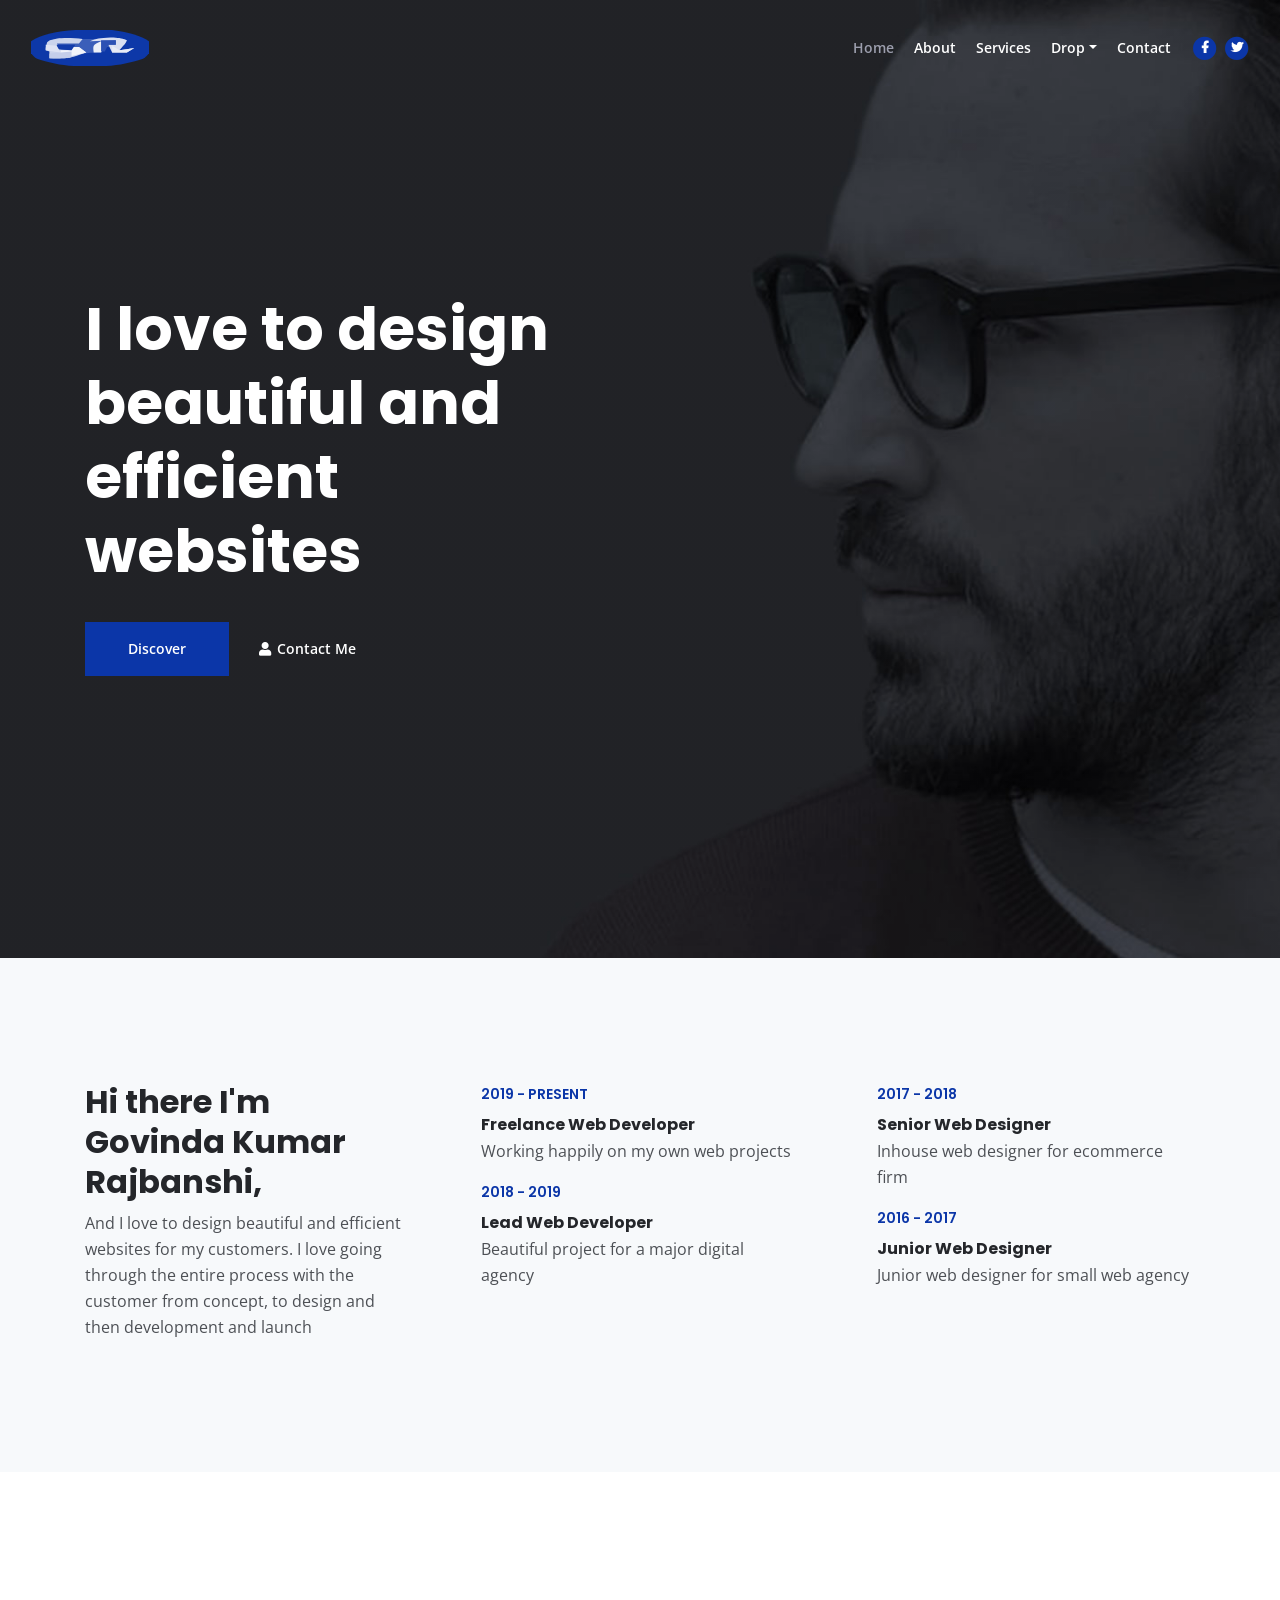
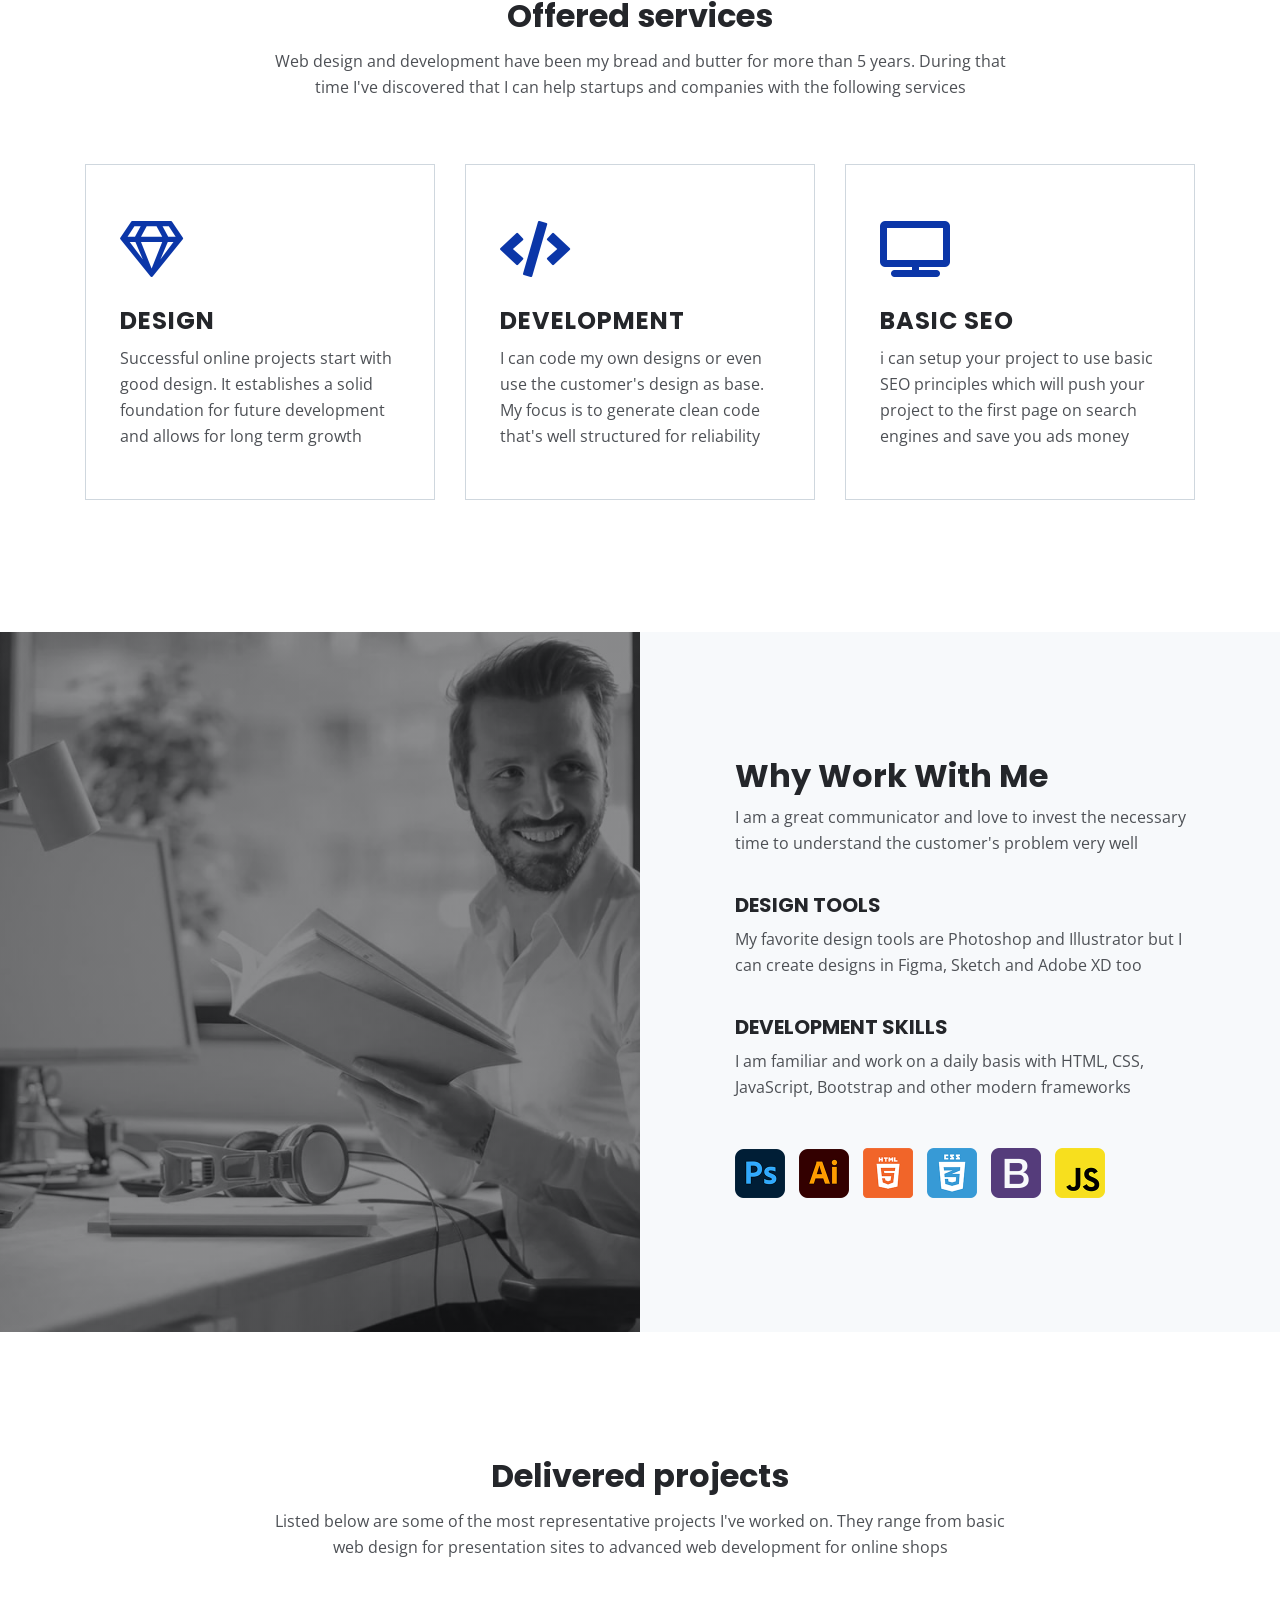
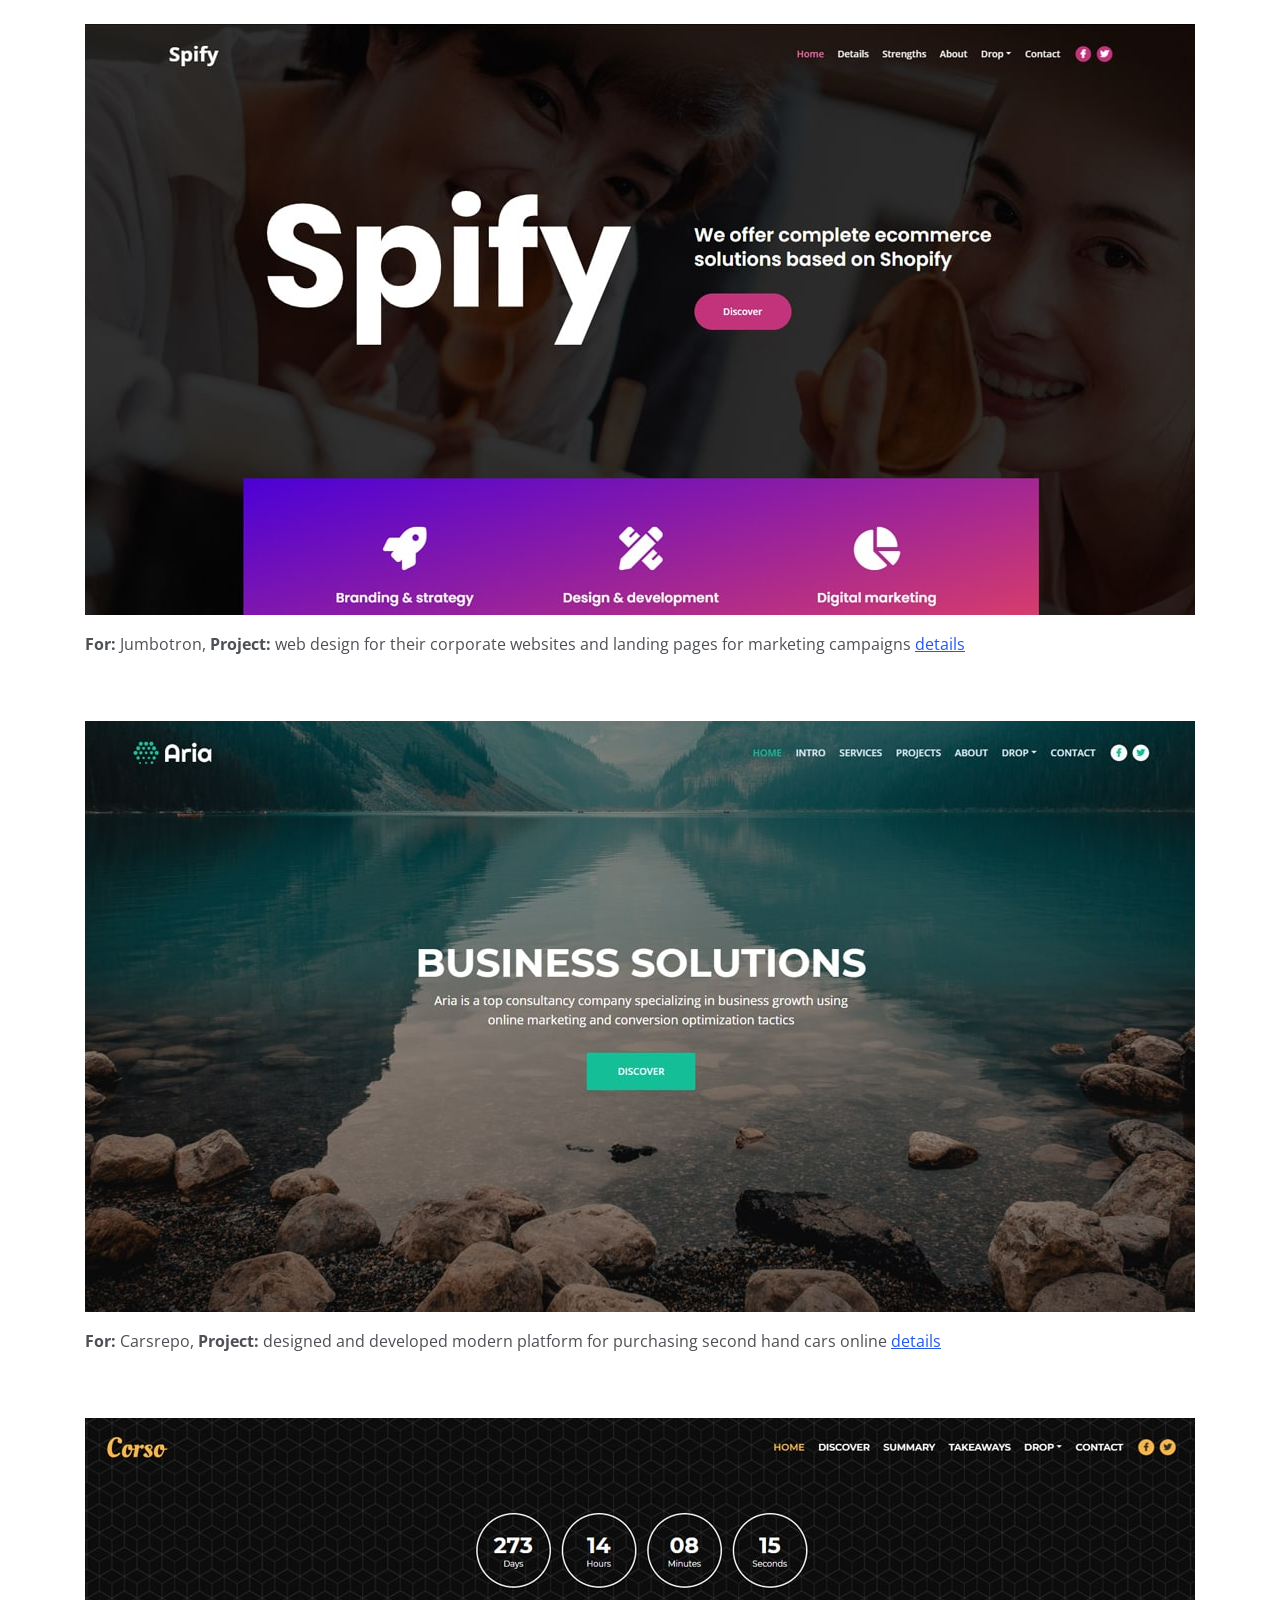
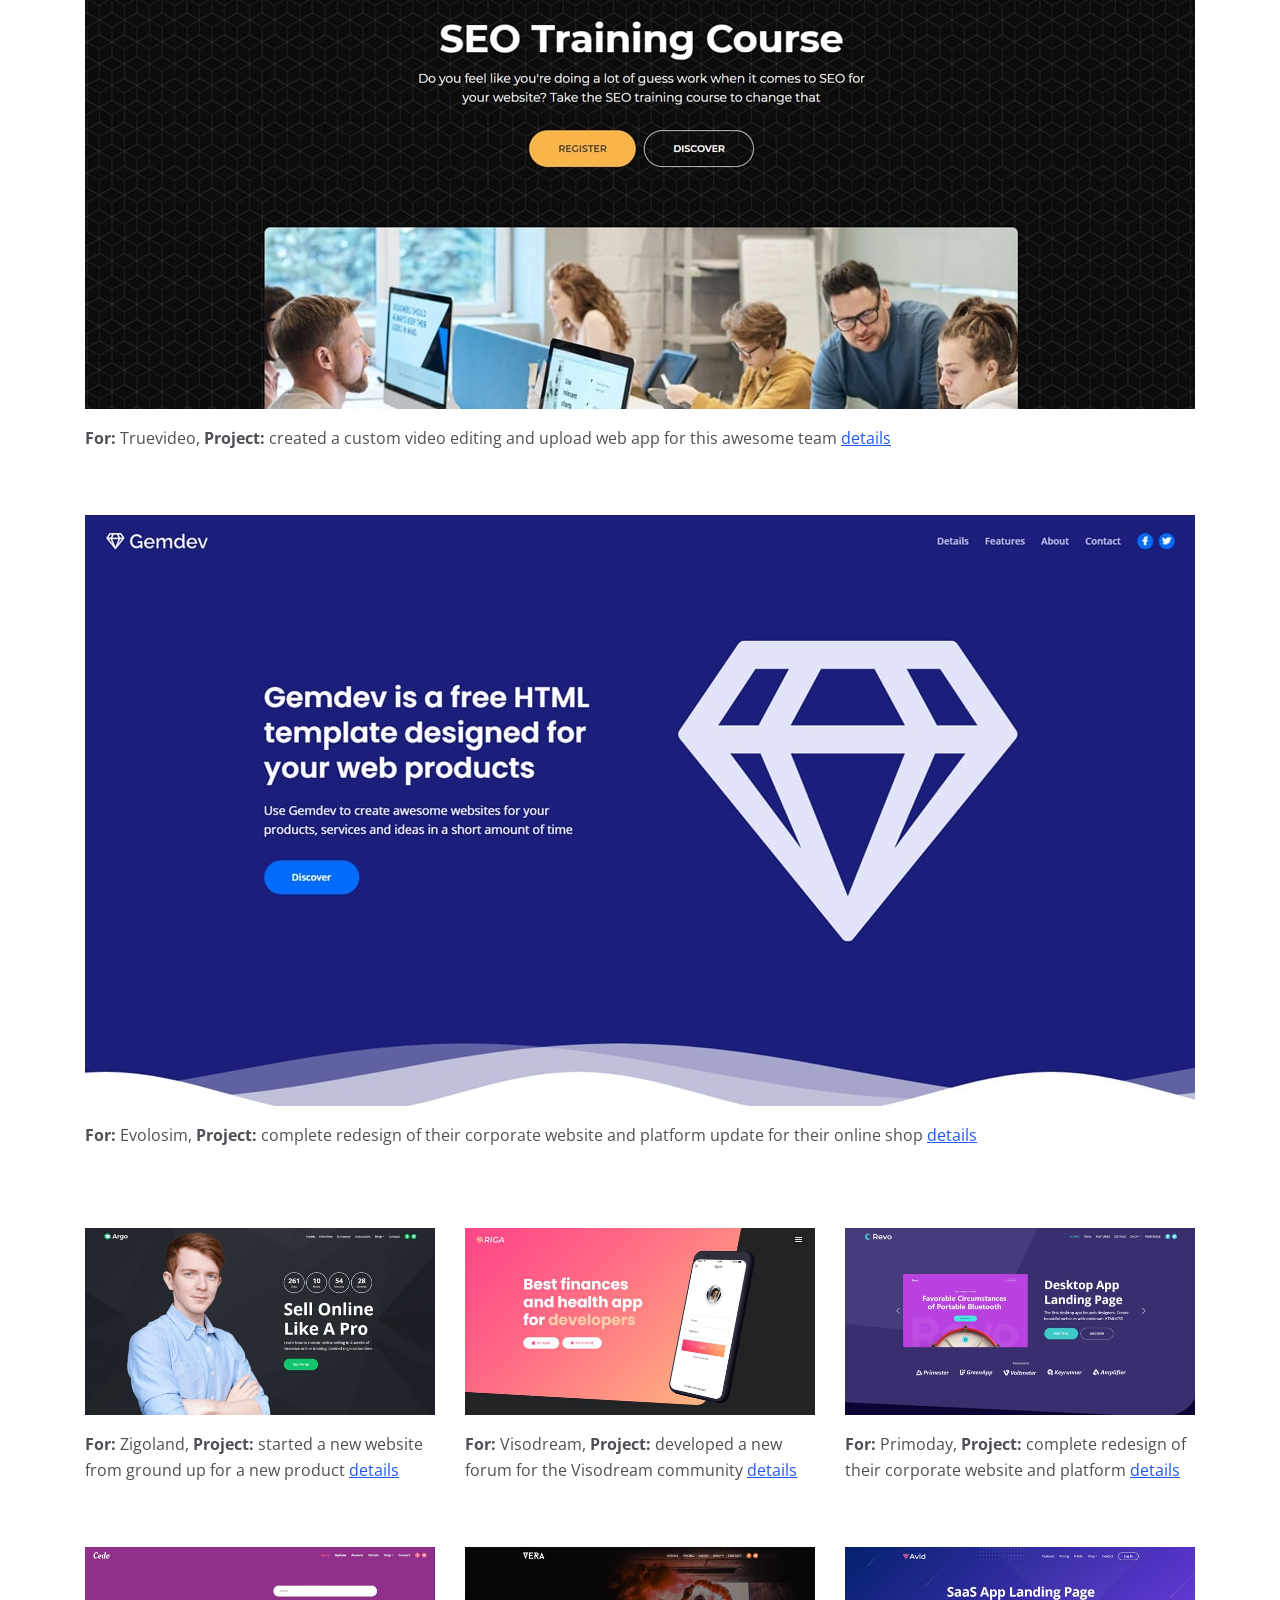
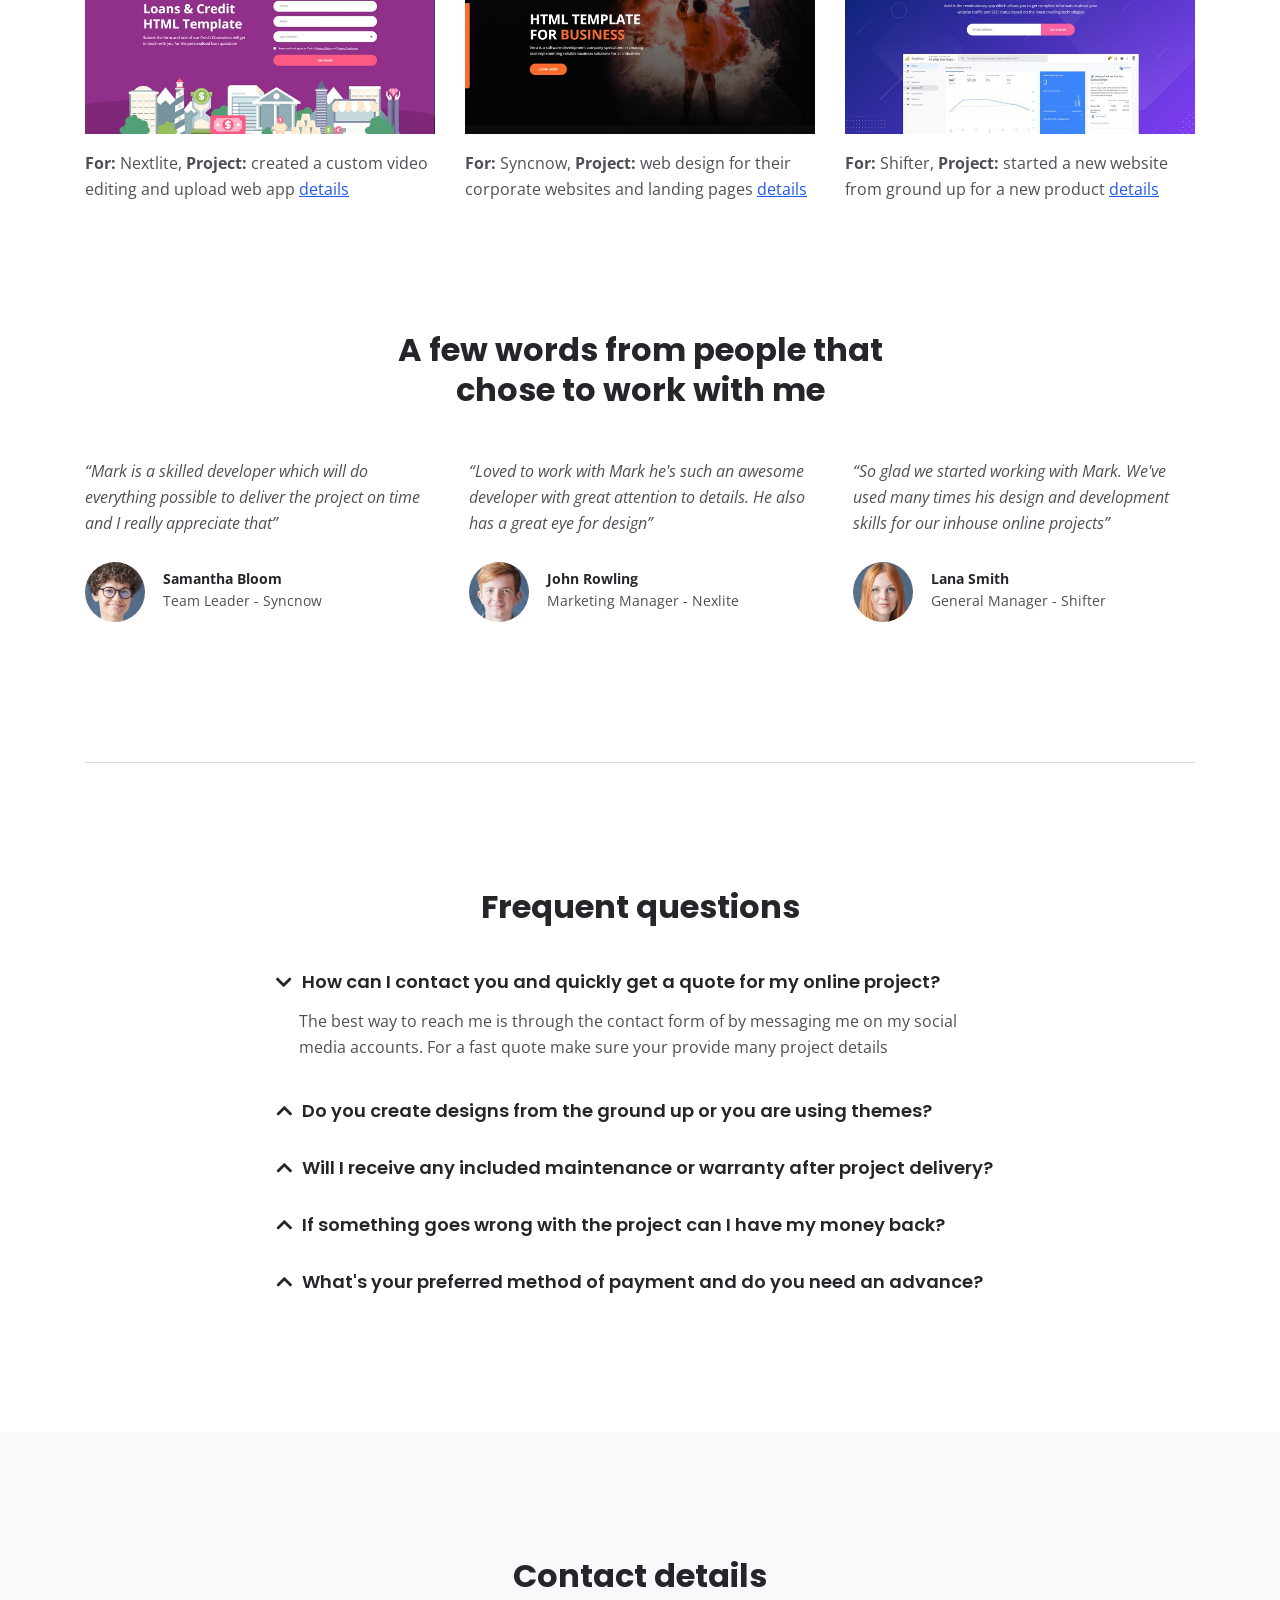
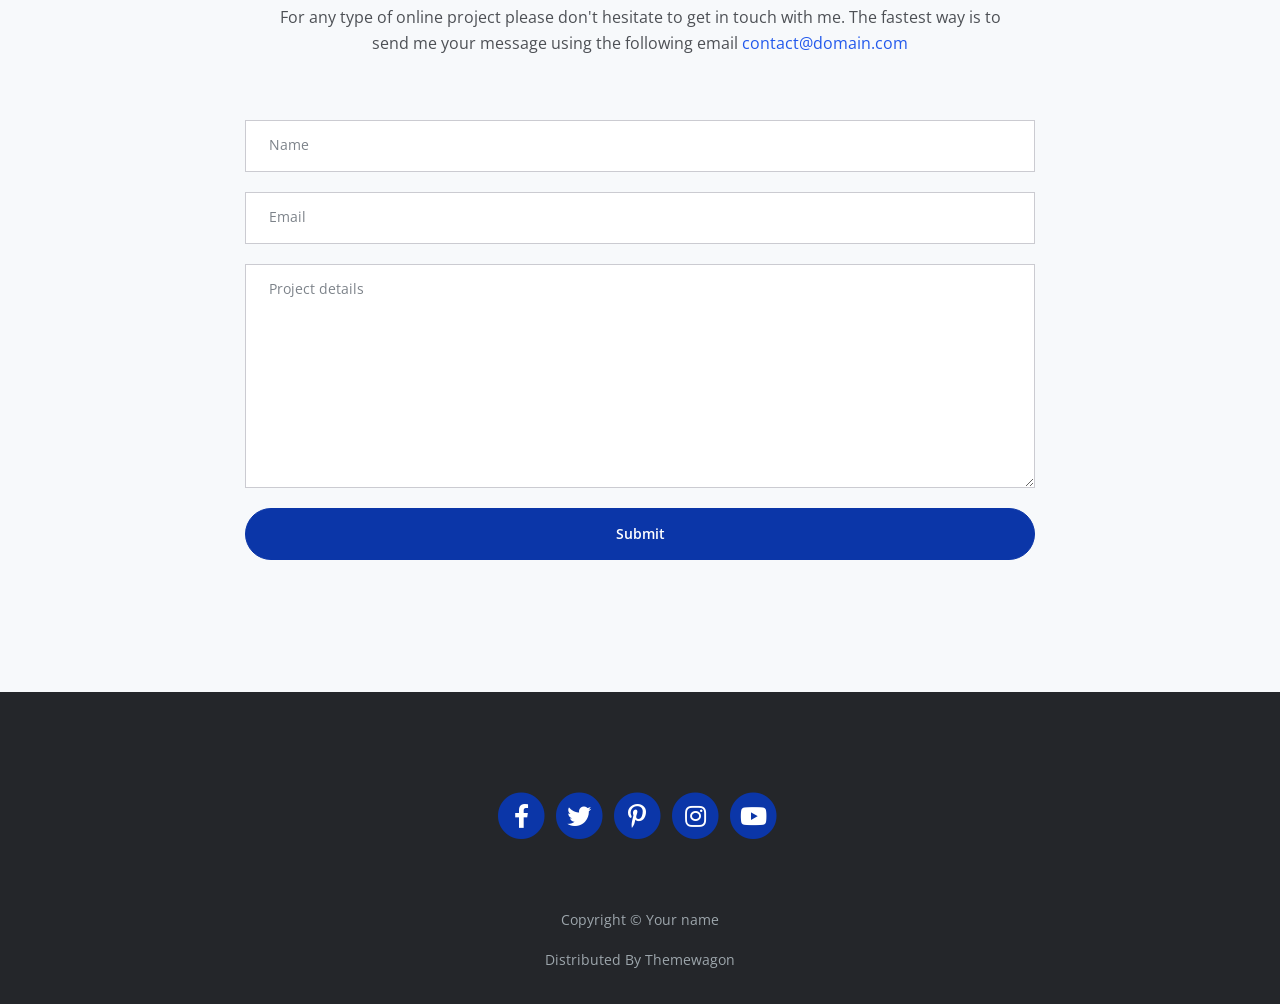
==== commit 72f46efb: "tiny updates" ====
--- a/index.html
+++ b/index.html
@@ -18,7 +18,7 @@
 	<meta name="twitter:card" content="summary_large_image"> <!-- to have large image post format in Twitter -->
 
     <!-- Webpage Title -->
-    <title>Mark Webpage Title</title>
+    <title>Govinda Kumar Rajbanshi</title>
     
     <!-- Styles -->
     <link rel="preconnect" href="https://fonts.gstatic.com">
@@ -97,7 +97,7 @@
             <div class="row">
                 <div class="col-lg-6">
                     <div class="text-container">
-                        <h1 class="h1-large">I love to create beautiful and efficient websites</h1>
+                        <h1 class="h1-large">I love to design beautiful and efficient websites</h1>
                         <a class="btn-solid-lg page-scroll" href="#about">Discover</a>
                         <a class="btn-outline-lg page-scroll" href="#contact"><i class="fas fa-user"></i>Contact Me</a>
                     </div> <!-- end of text-container -->
@@ -114,8 +114,8 @@
             <div class="row">
                 <div class="col-lg-4">
                     <div class="text-container first">
-                        <h2>Hi there I'm Mark,</h2>
-                        <p>And I love to create beautiful and efficient websites for my customers. I love going through the entire process with the customer from concept, to design and then development and launch</p>
+                        <h2>Hi there I'm Govinda Kumar Rajbanshi,</h2>
+                        <p>And I love to design beautiful and efficient websites for my customers. I love going through the entire process with the customer from concept, to design and then development and launch</p>
                     </div> <!-- end of text-container -->
                 </div> <!-- end of col -->
                 <div class="col-lg-4">
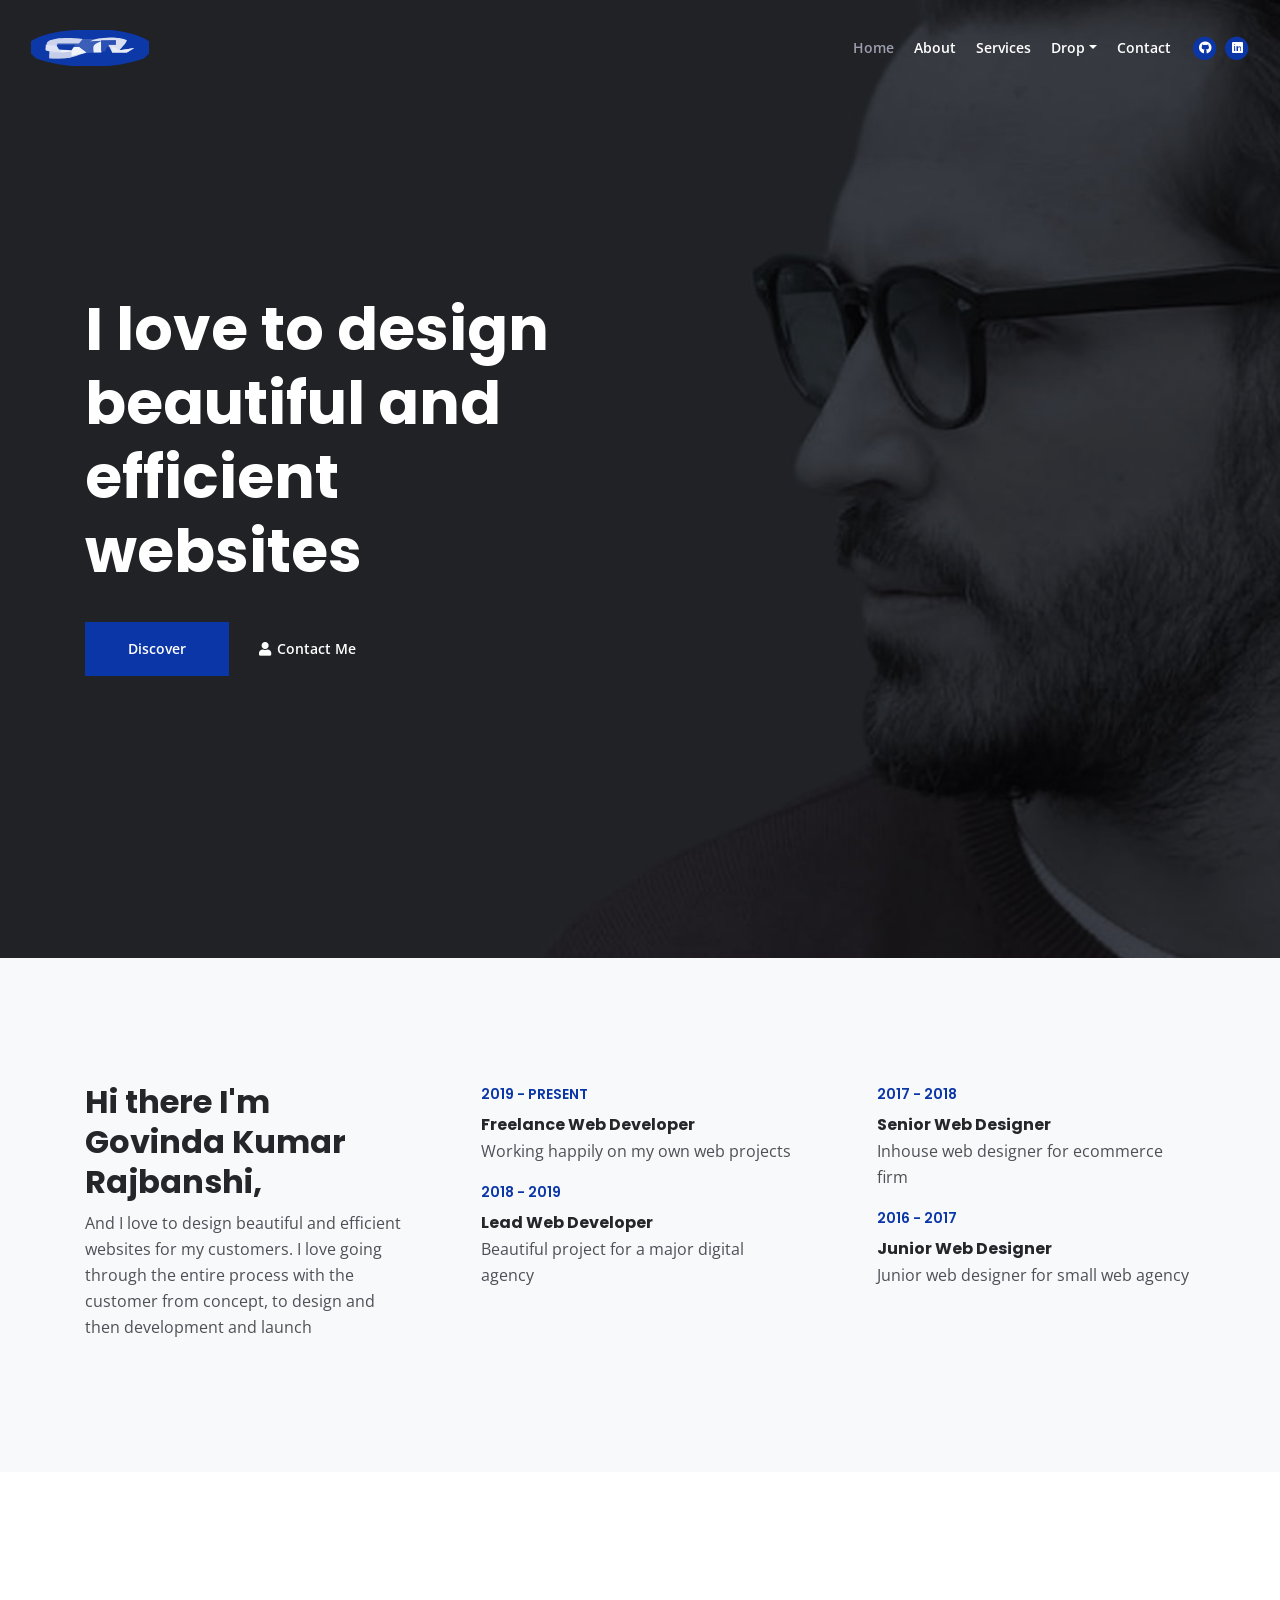
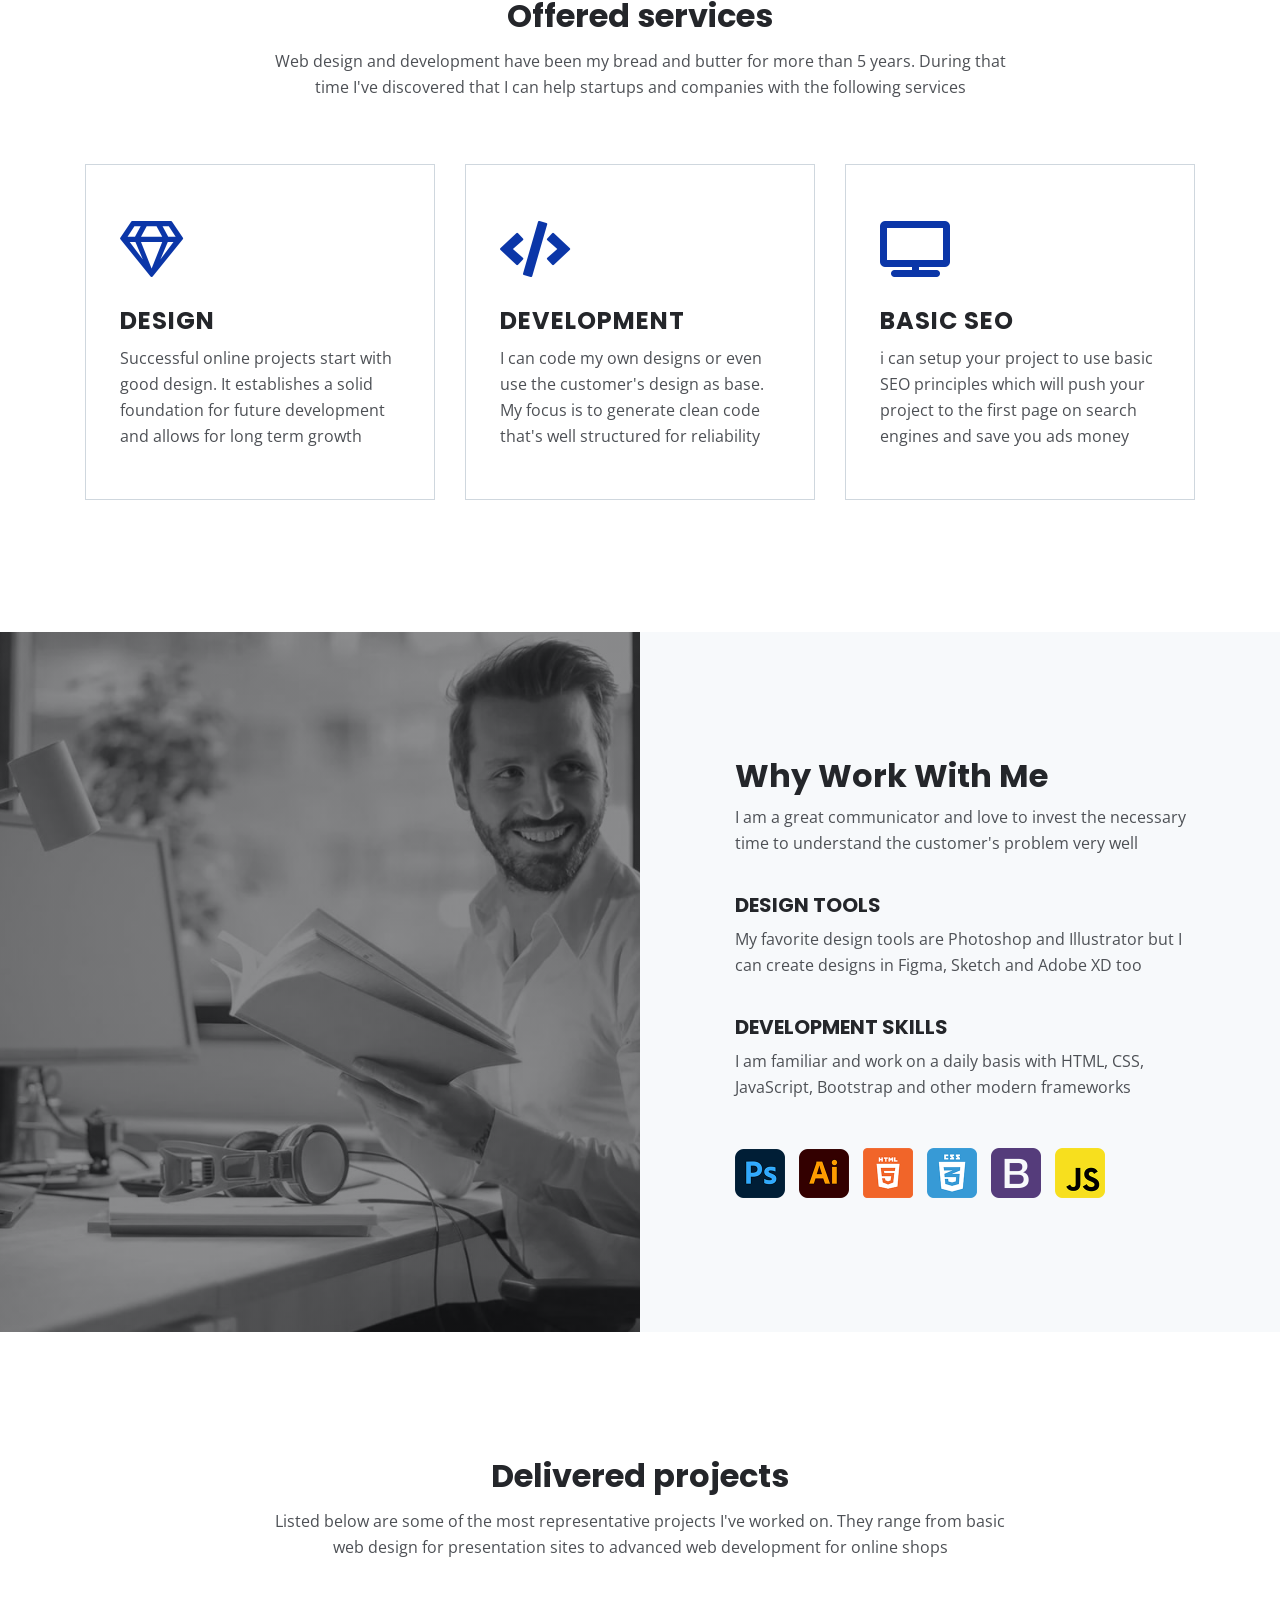
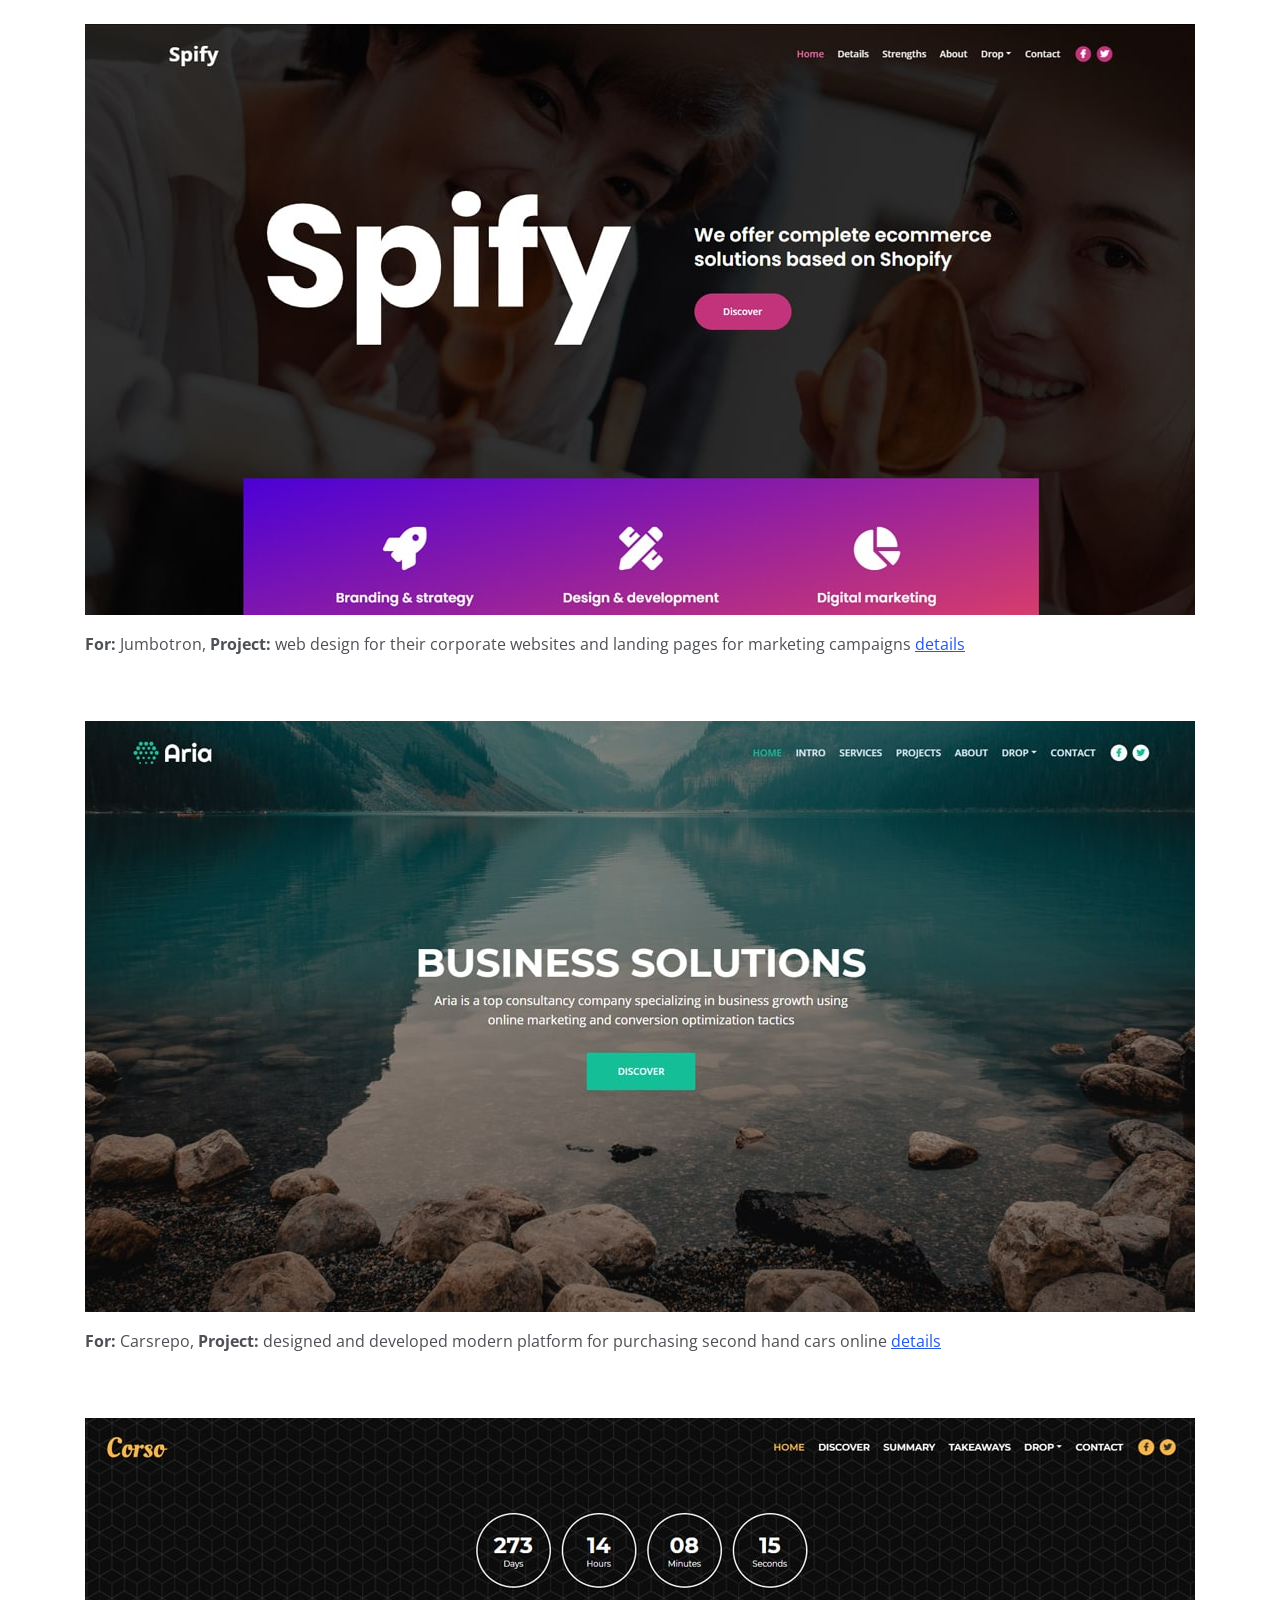
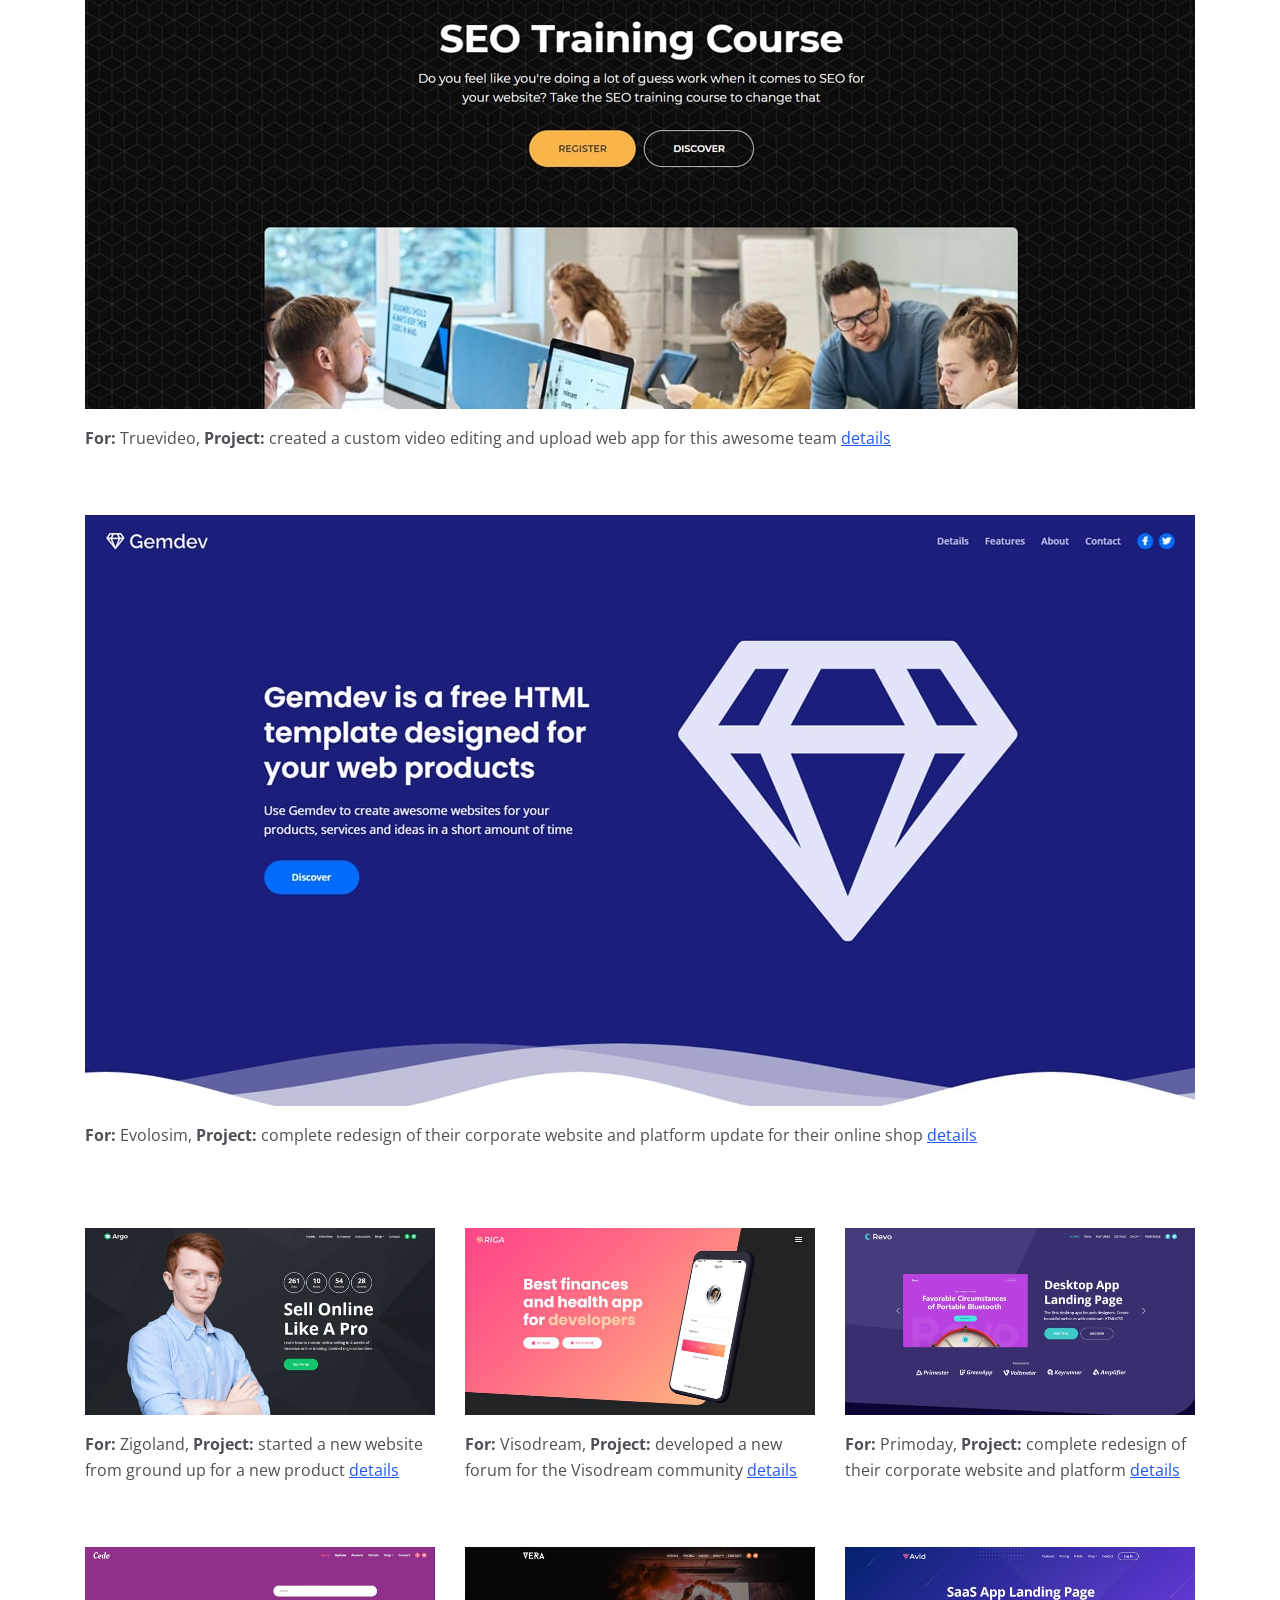
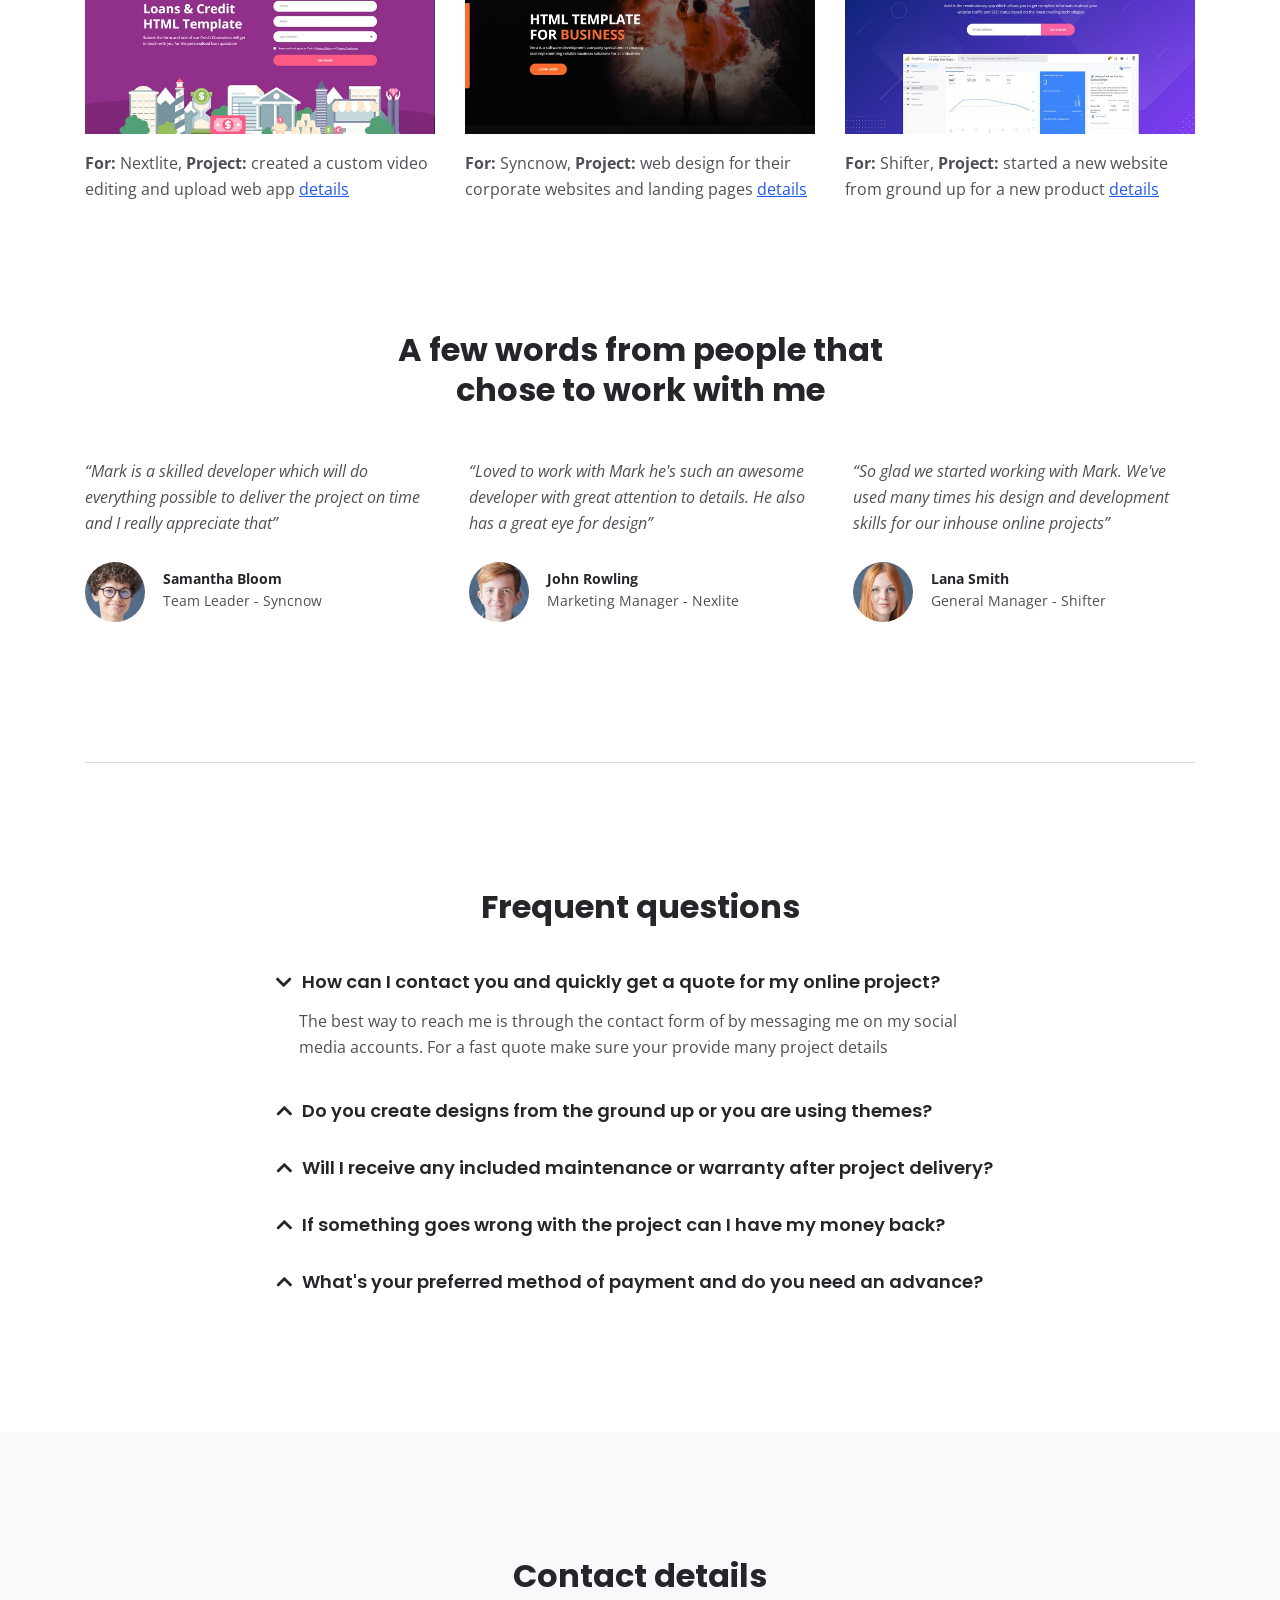
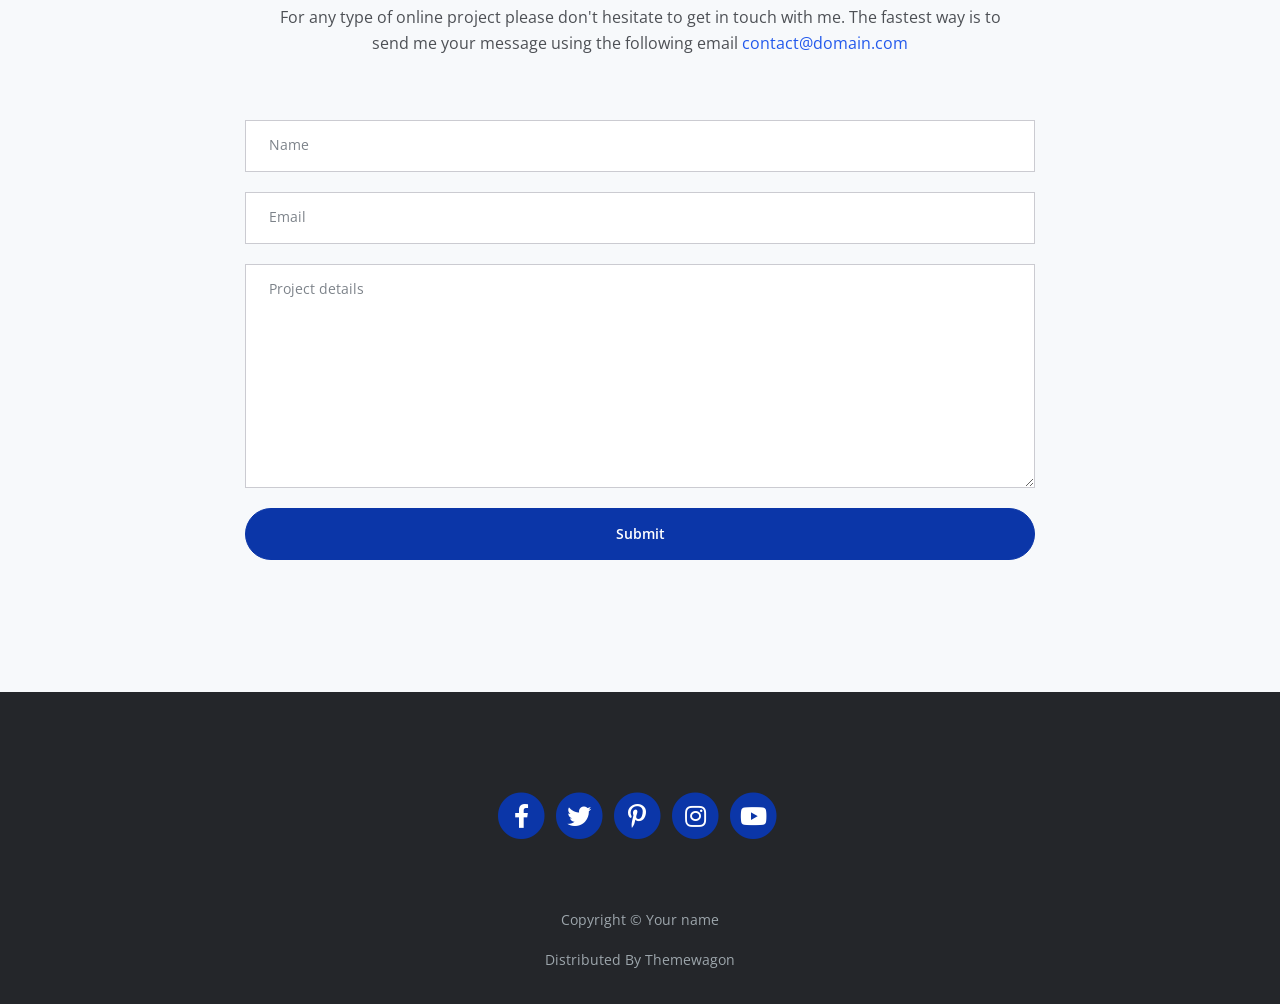
==== commit 91120a62: "links updates" ====
--- a/index.html
+++ b/index.html
@@ -73,15 +73,16 @@
                 </ul>
                 <span class="nav-item social-icons">
                     <span class="fa-stack">
-                        <a href="#your-link">
+                        <a href="https://github.com/rajbansi141" targret="_blank">
                             <i class="fas fa-circle fa-stack-2x"></i>
-                            <i class="fab fa-facebook-f fa-stack-1x"></i>
+                            <i class="fab fa-github fa-stack-1x"></i>
+                            <!-- <i class="fab fa-facebook-f fa-stack-1x"></i> -->
                         </a>
                     </span>
                     <span class="fa-stack">
-                        <a href="#your-link">
+                        <a href="https://www.linkedin.com/in/raj-bansi-a0b018266">
                             <i class="fas fa-circle fa-stack-2x"></i>
-                            <i class="fab fa-twitter fa-stack-1x"></i>
+                            <i class="fab fa-linkedin fa-stack-1x"></i>
                         </a>
                     </span>
                 </span>
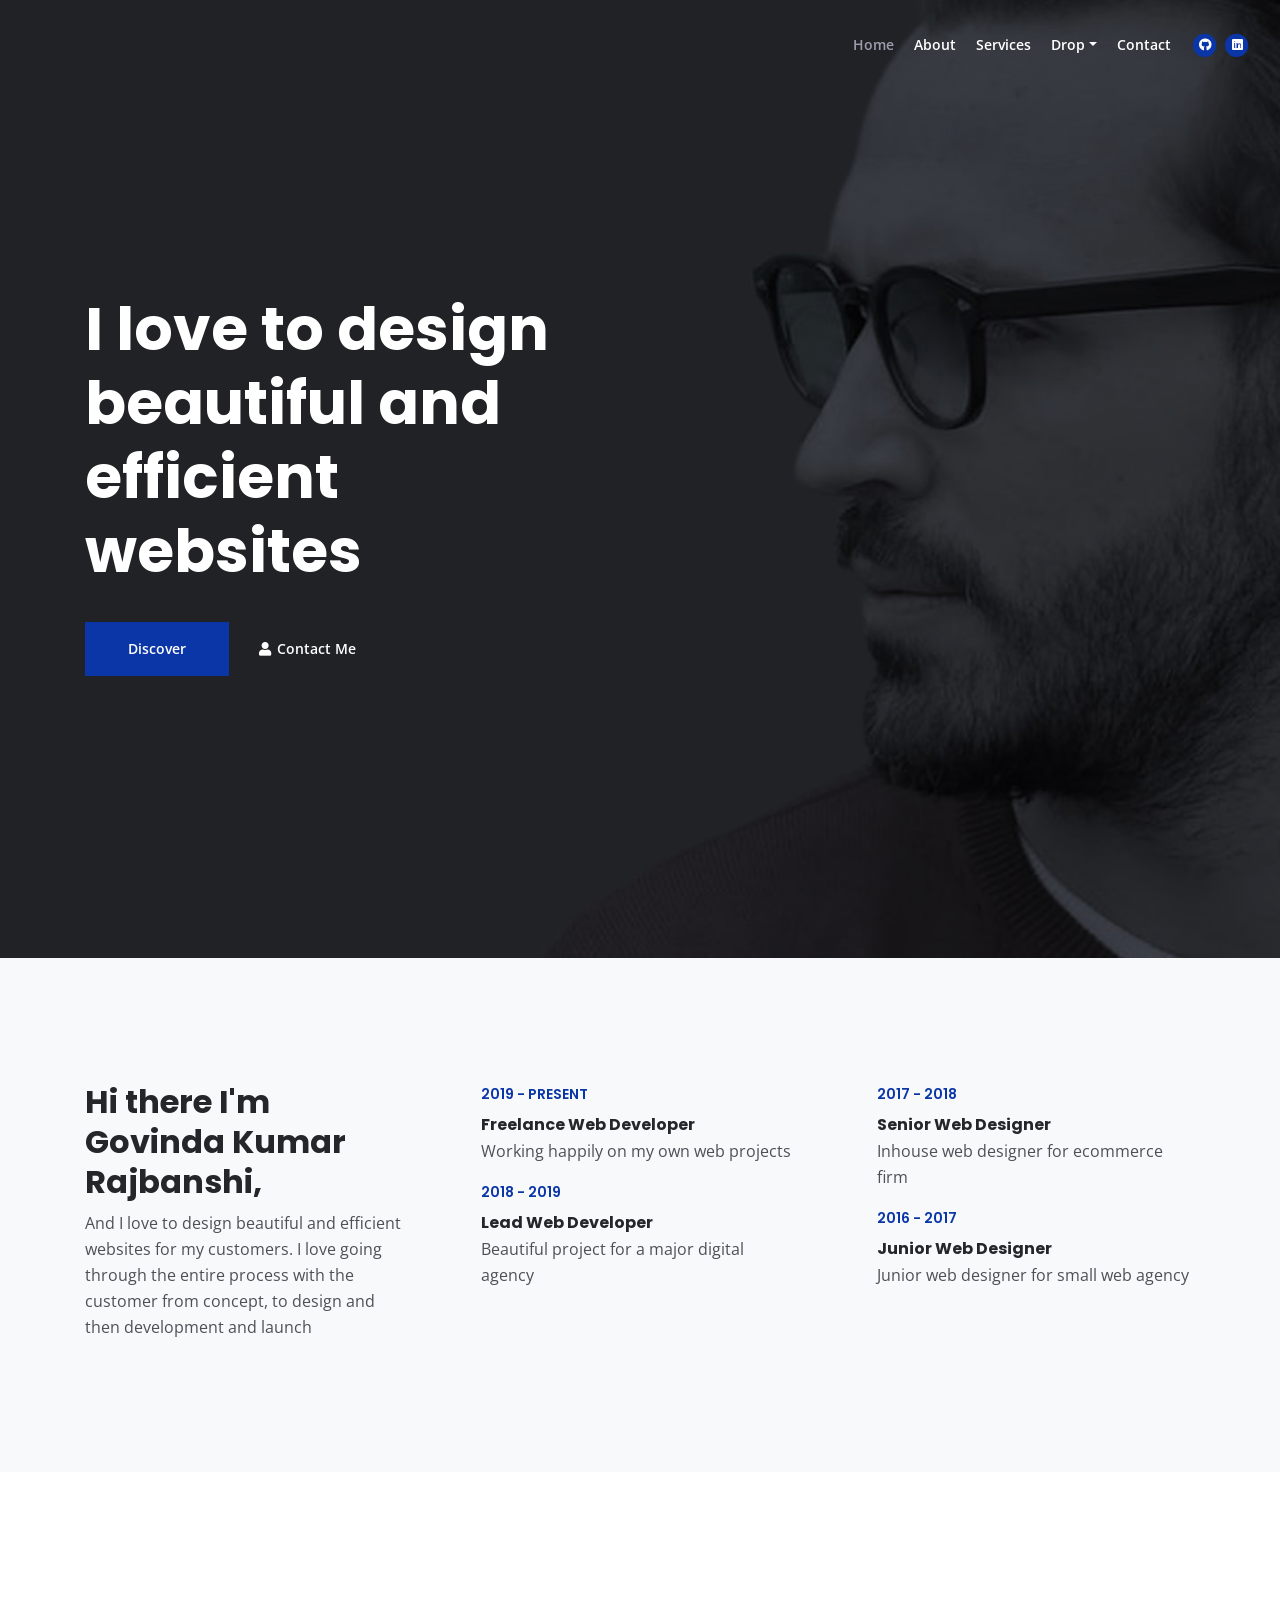
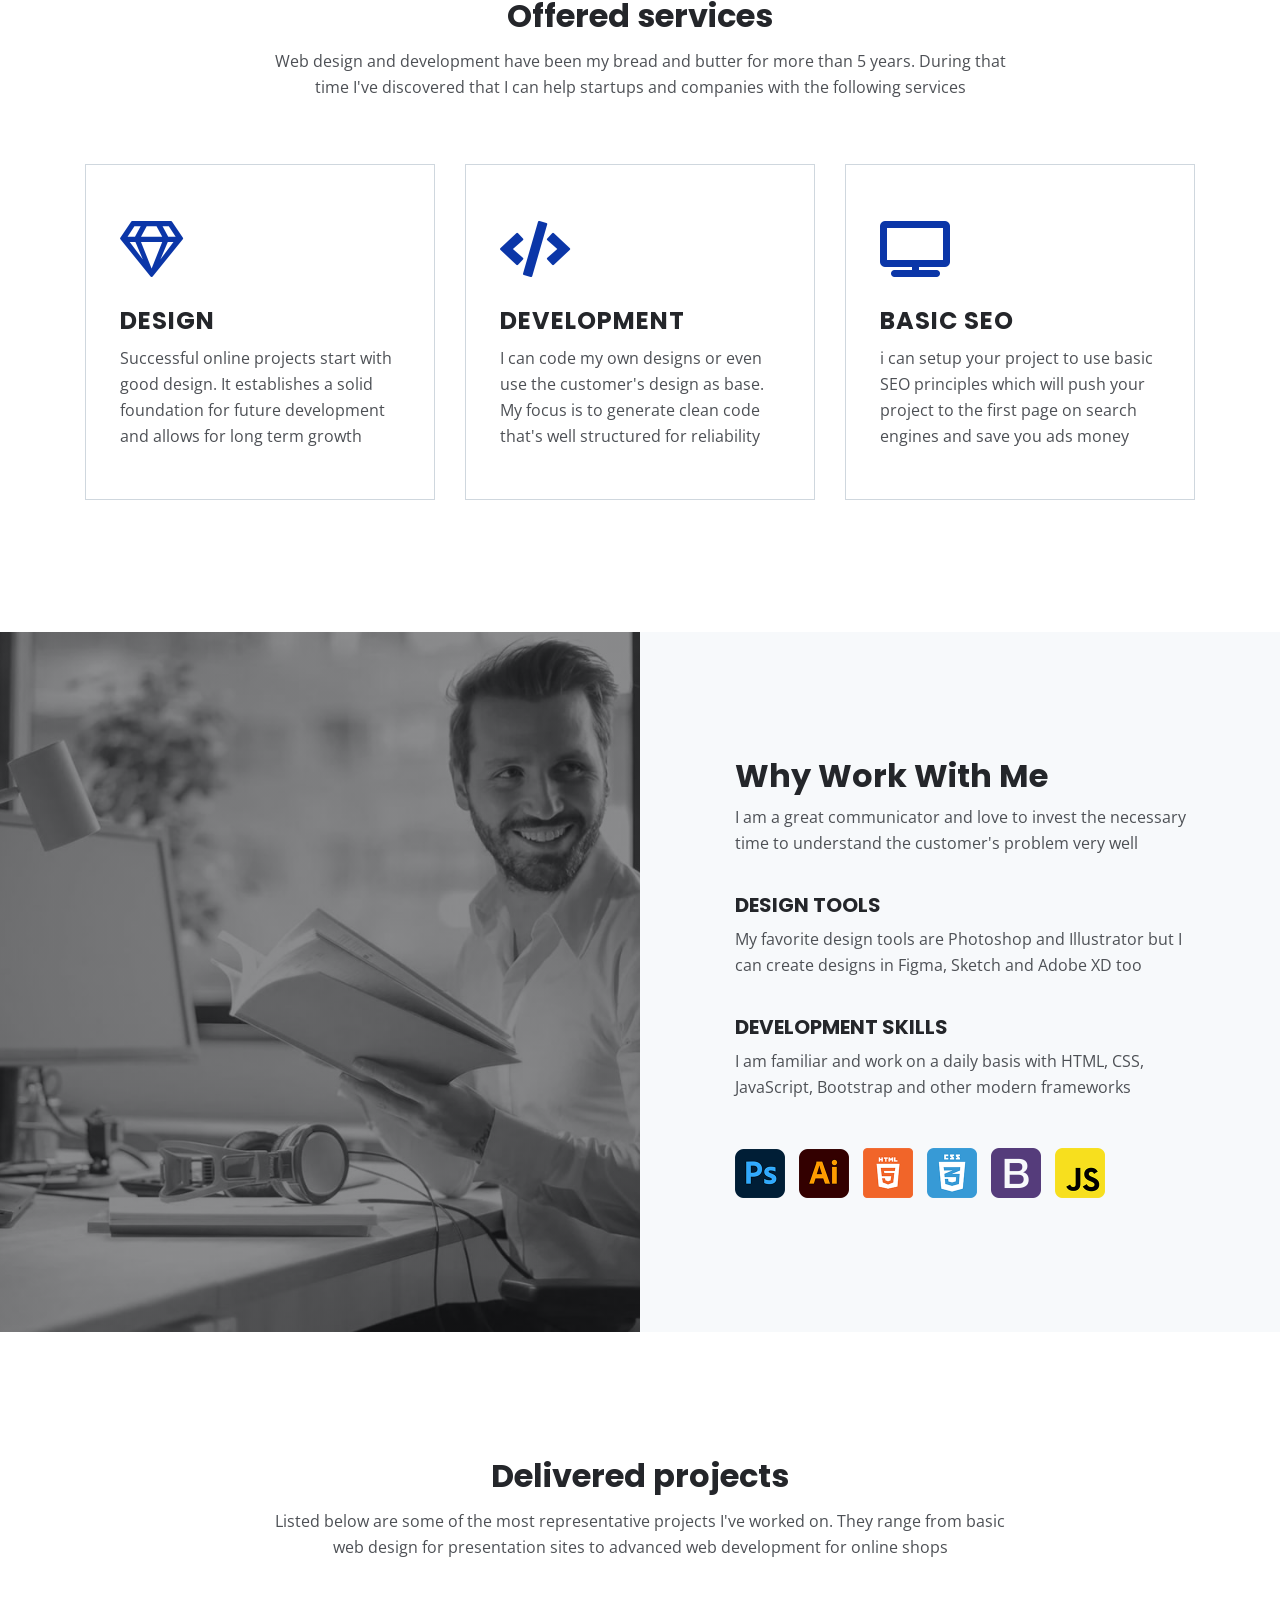
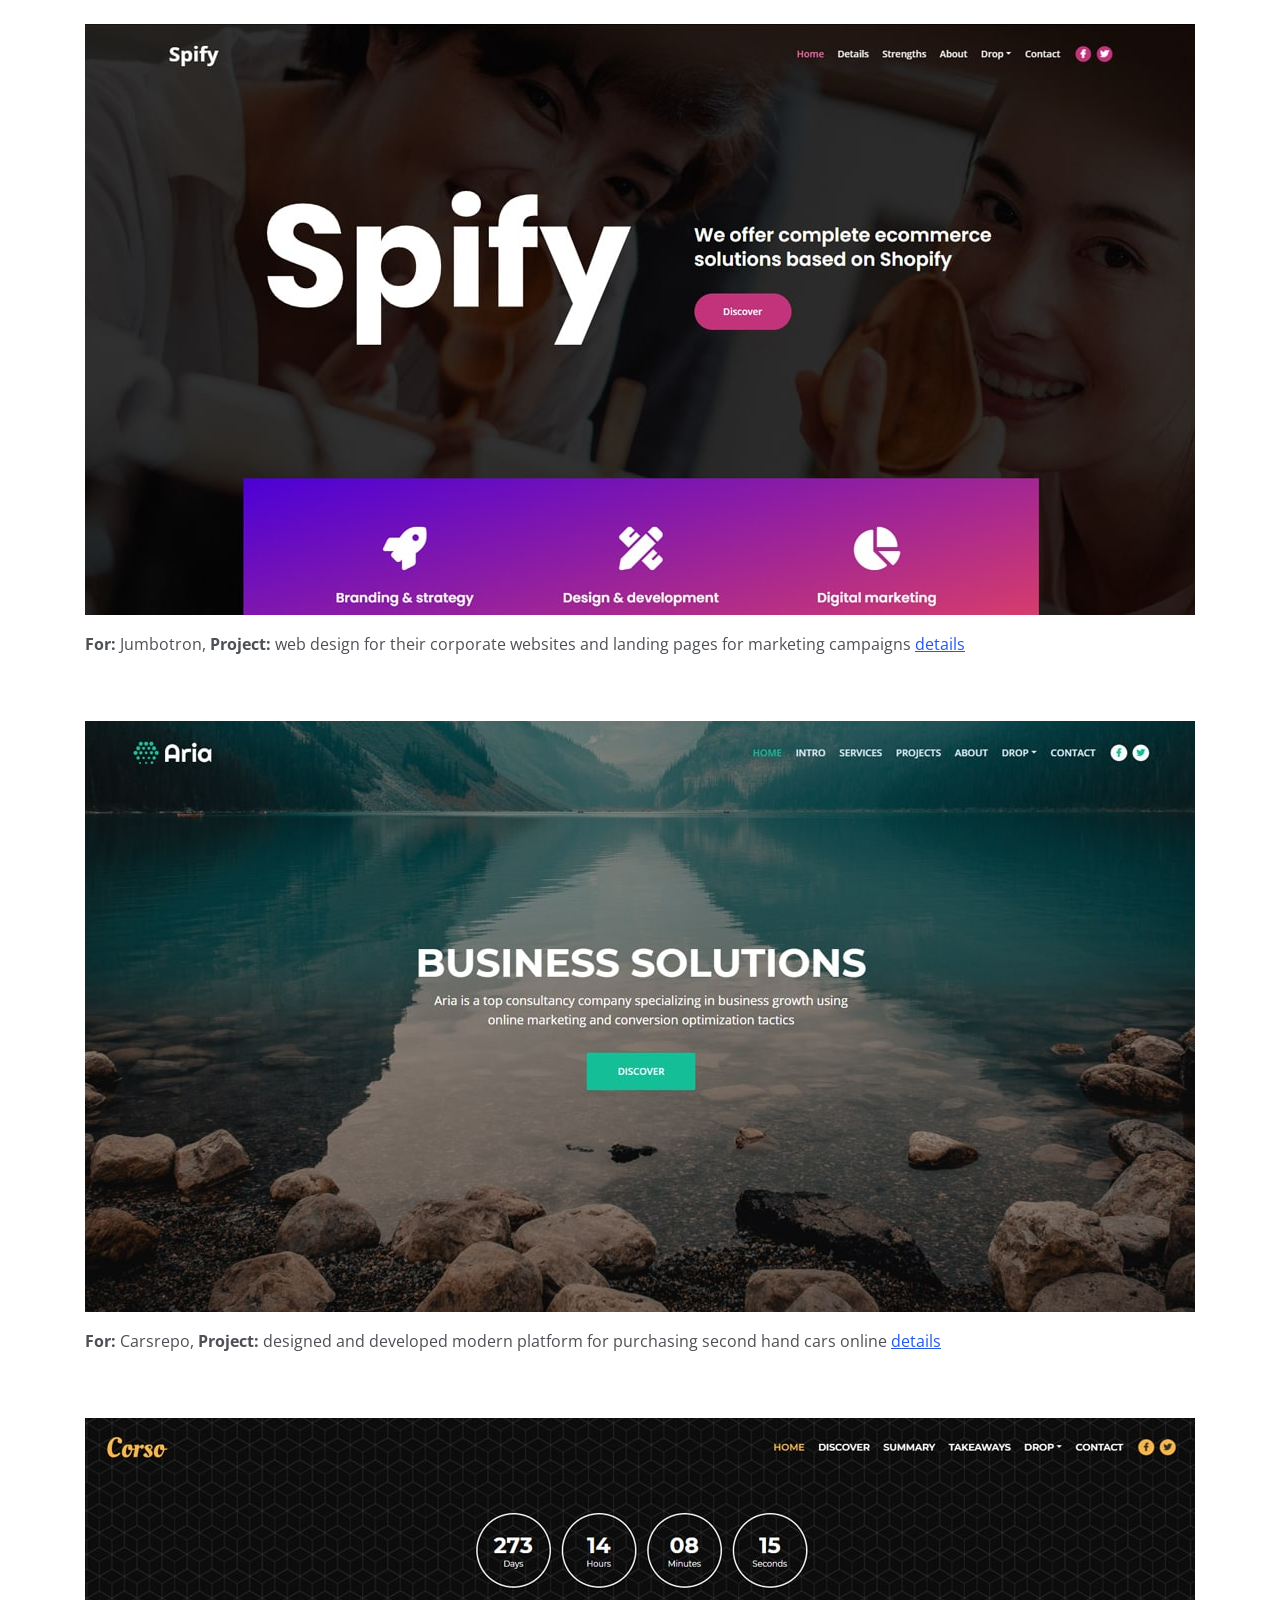
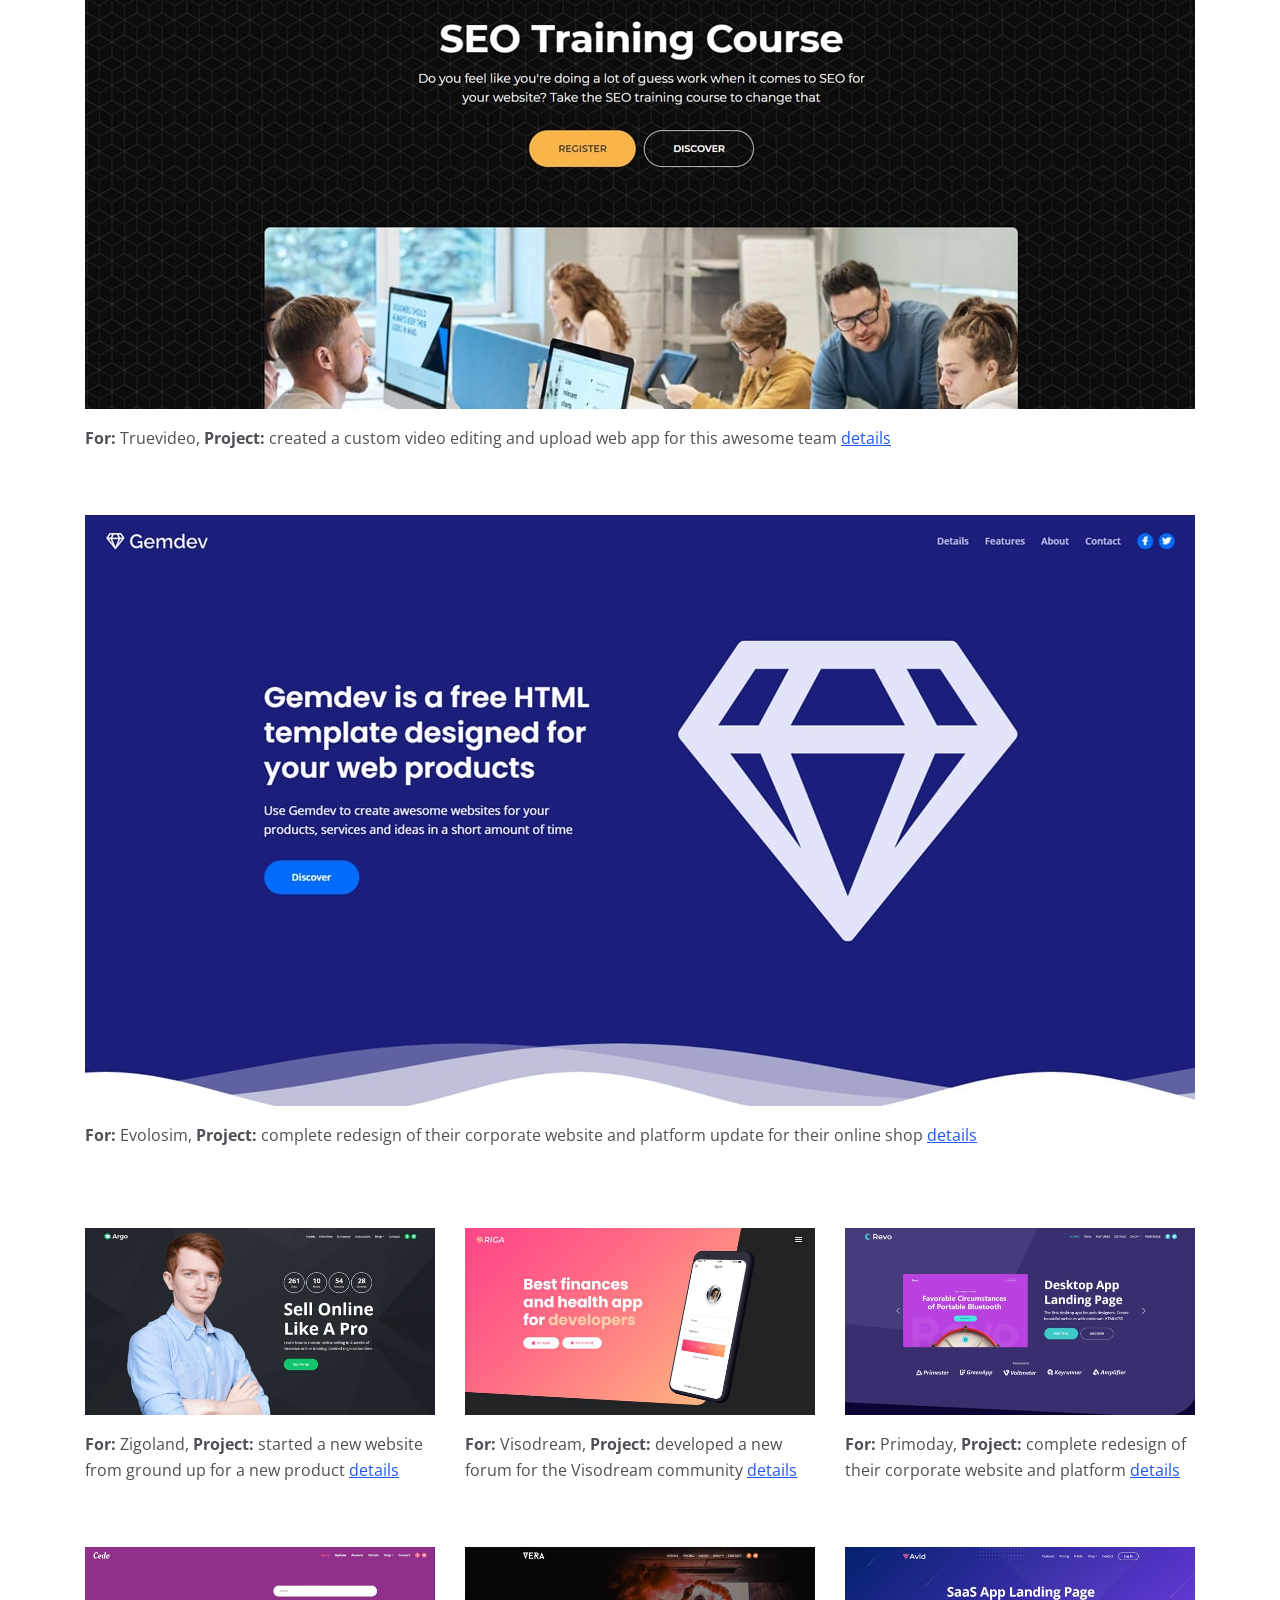
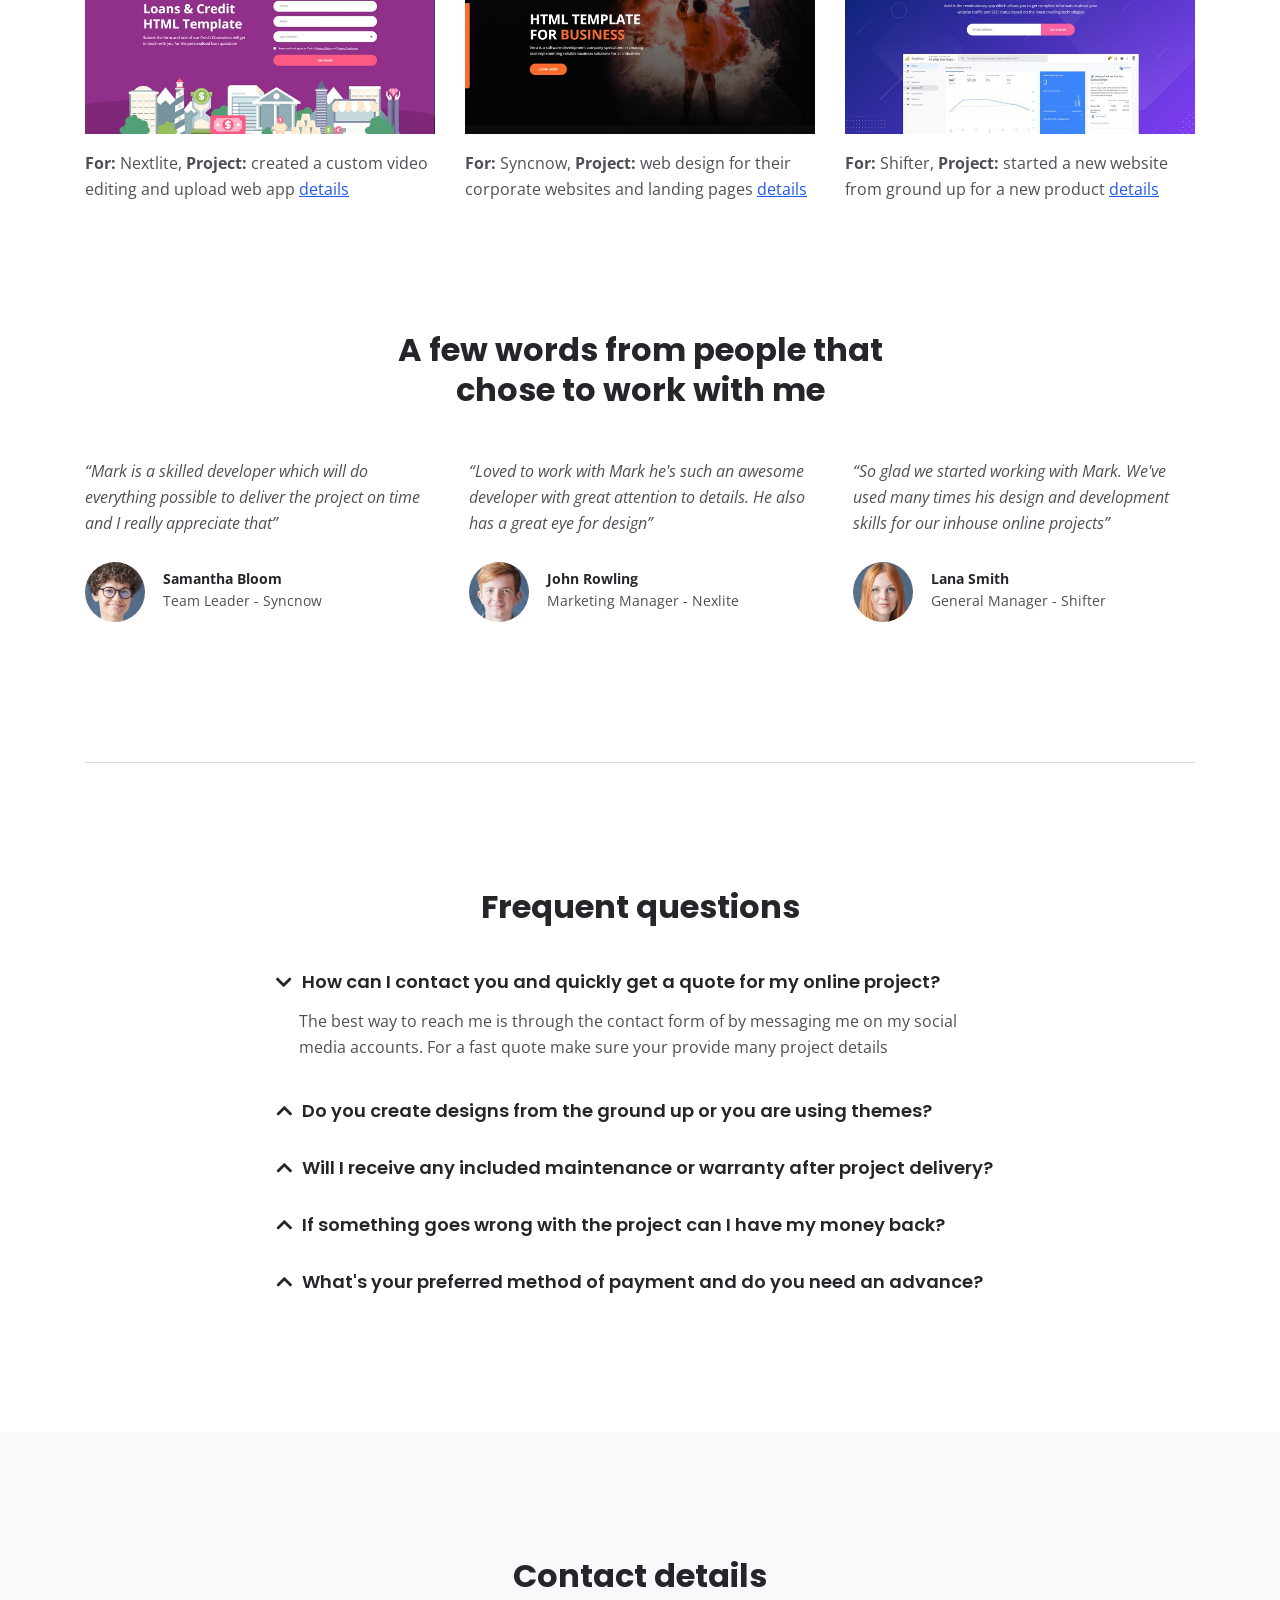
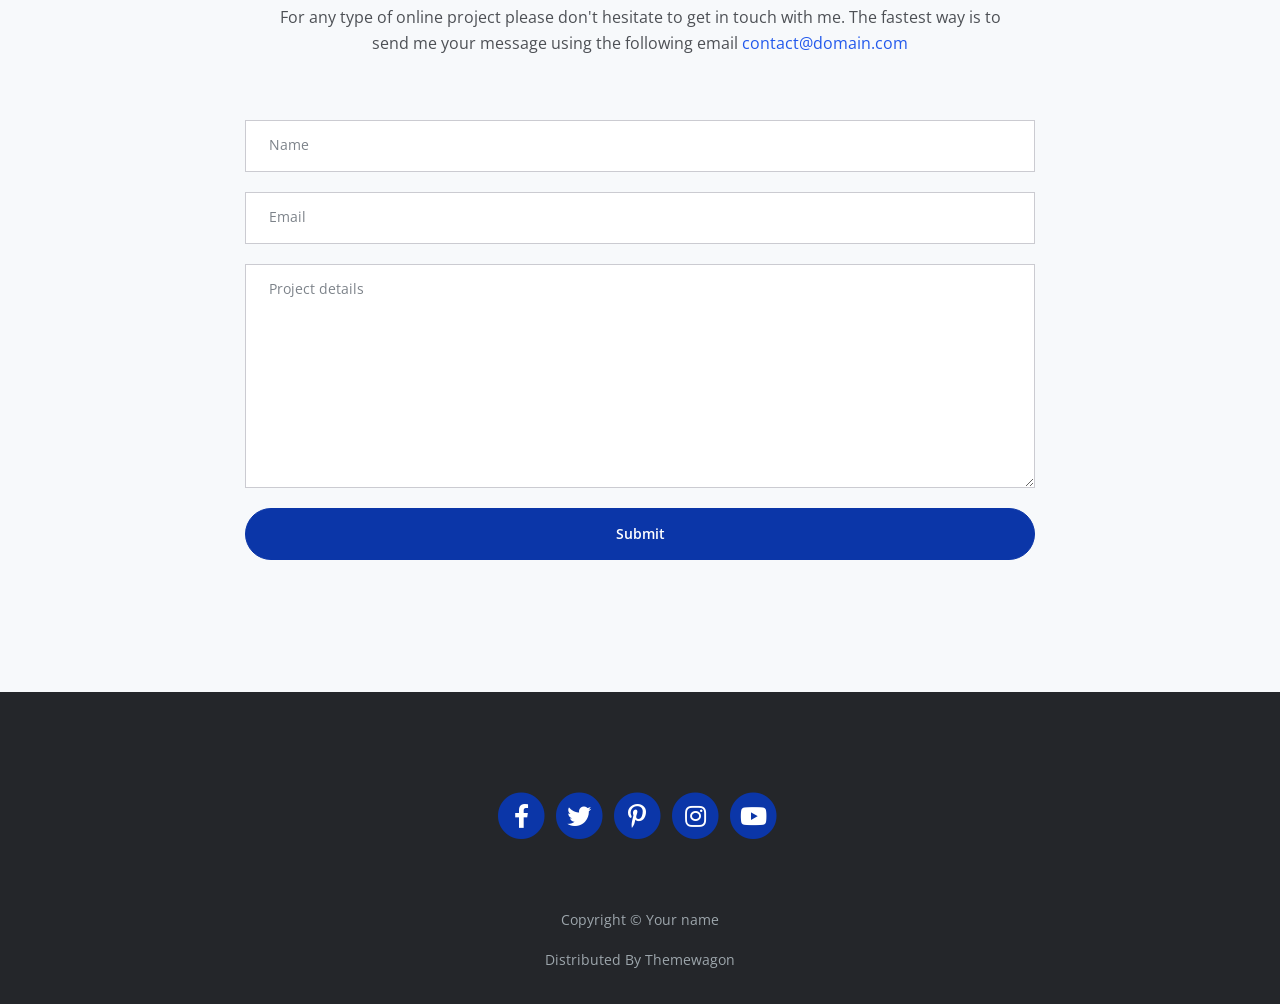
==== commit ddd891c9: "lg" ====
--- a/index.html
+++ b/index.html
@@ -36,8 +36,8 @@
     <nav class="navbar navbar-expand-lg fixed-top navbar-dark">
         <div class="container">
             
-            <!-- Image Logo -->
-            <a class="navbar-brand logo-image" href="index.html"><img src="images/logo.svg" alt="alternative"></a>  
+            <!-- Image Logo
+            <a class="navbar-brand logo-image" href="index.html"><img src="images/logo.svg" alt="alternative"></a>   -->
 
             <!-- Text Logo - Use this if you don't have a graphic logo -->
             <!-- <a class="navbar-brand logo-text page-scroll" href="index.html">Mark</a> -->
--- a/css/styles.css
+++ b/css/styles.css
@@ -385,8 +385,8 @@
 }
 
 .navbar .logo-image img {
-    width: 118px;
-	height: 36px;
+    width: 70px;
+	height: 45px;
 }
 
 .navbar .logo-text {
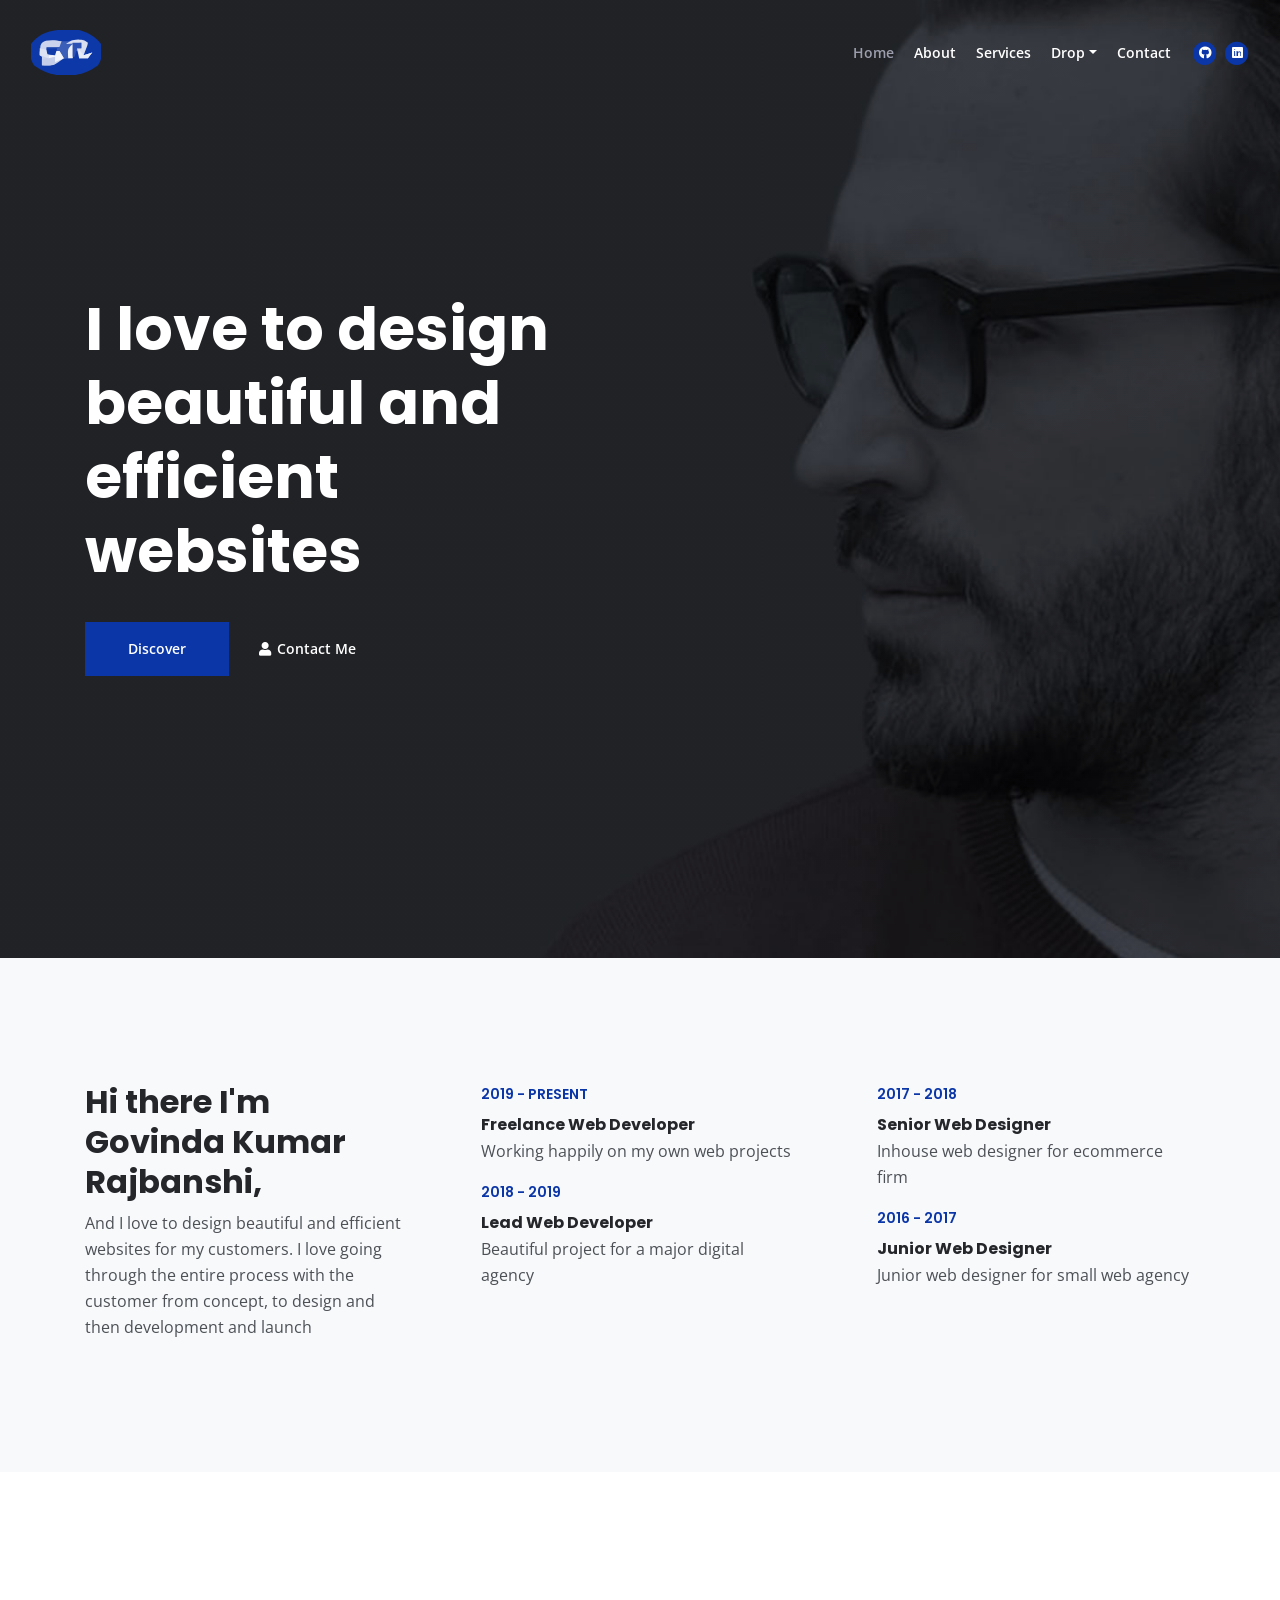
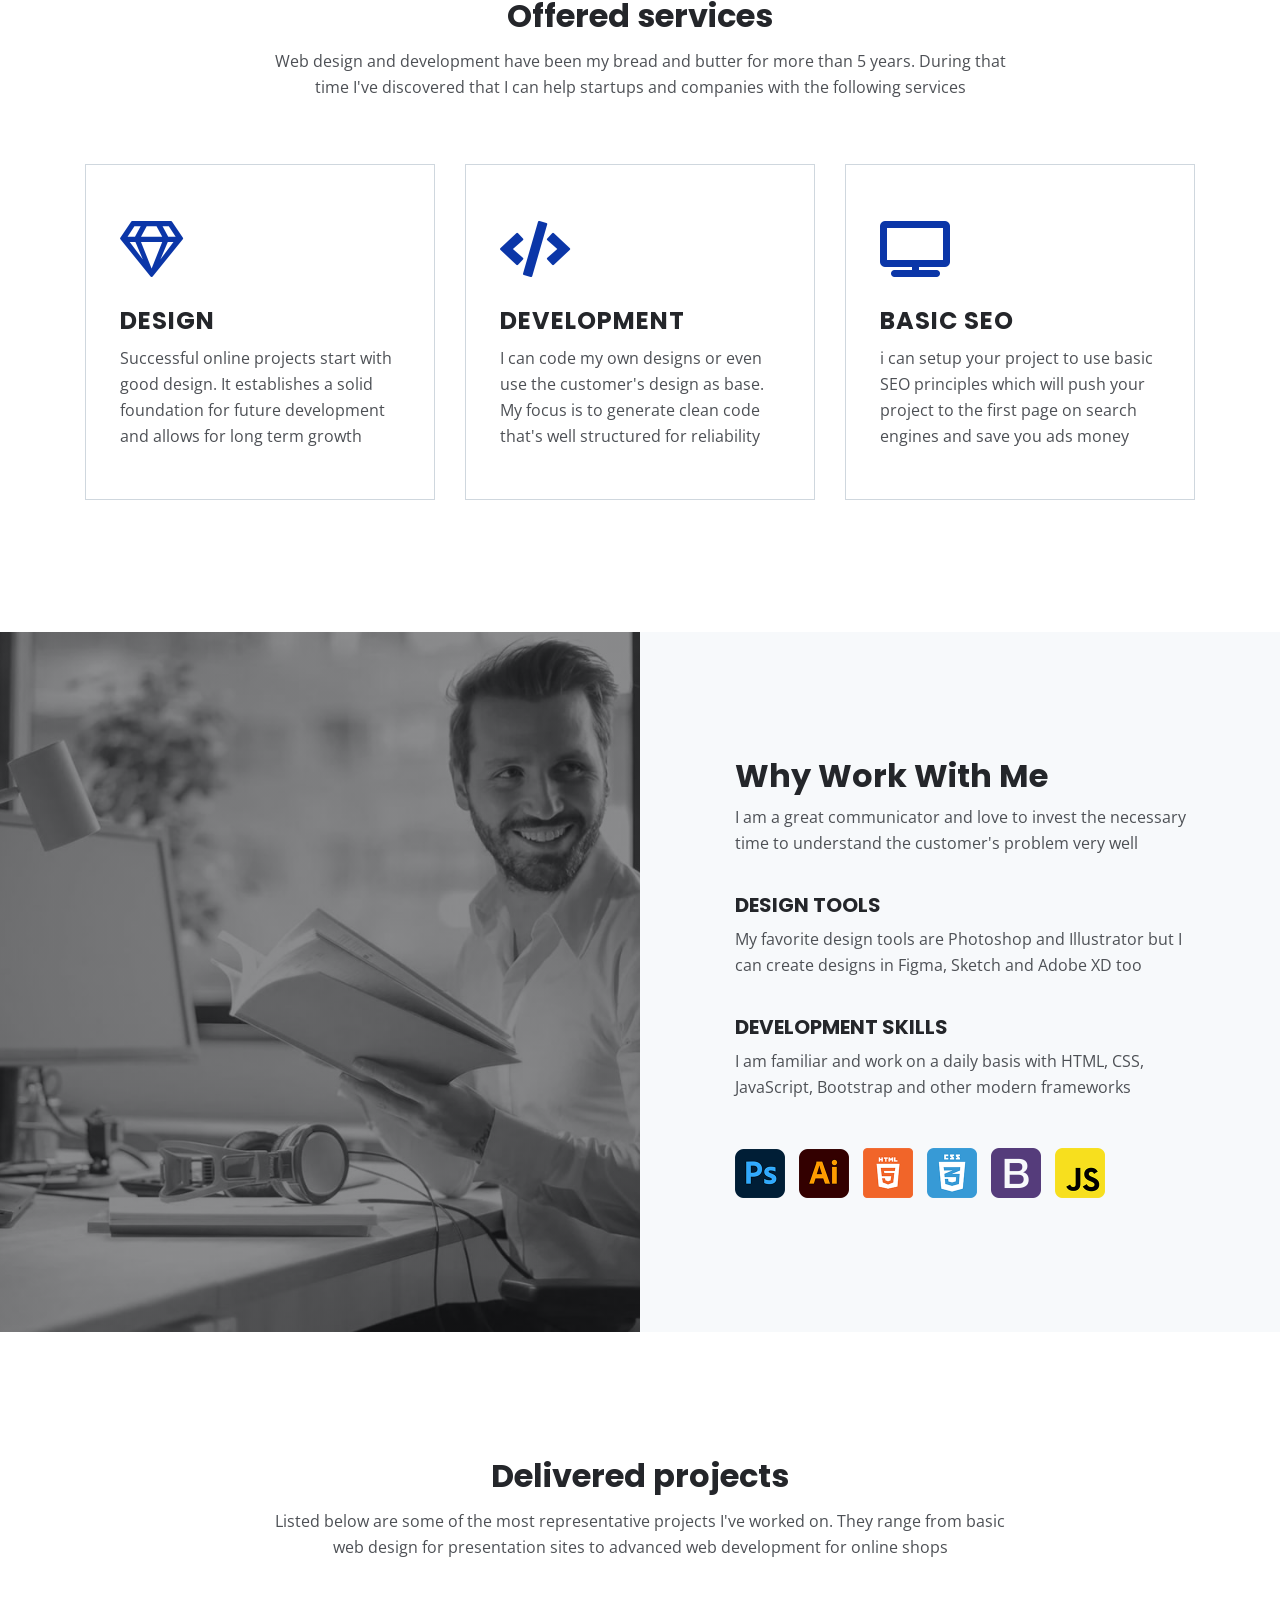
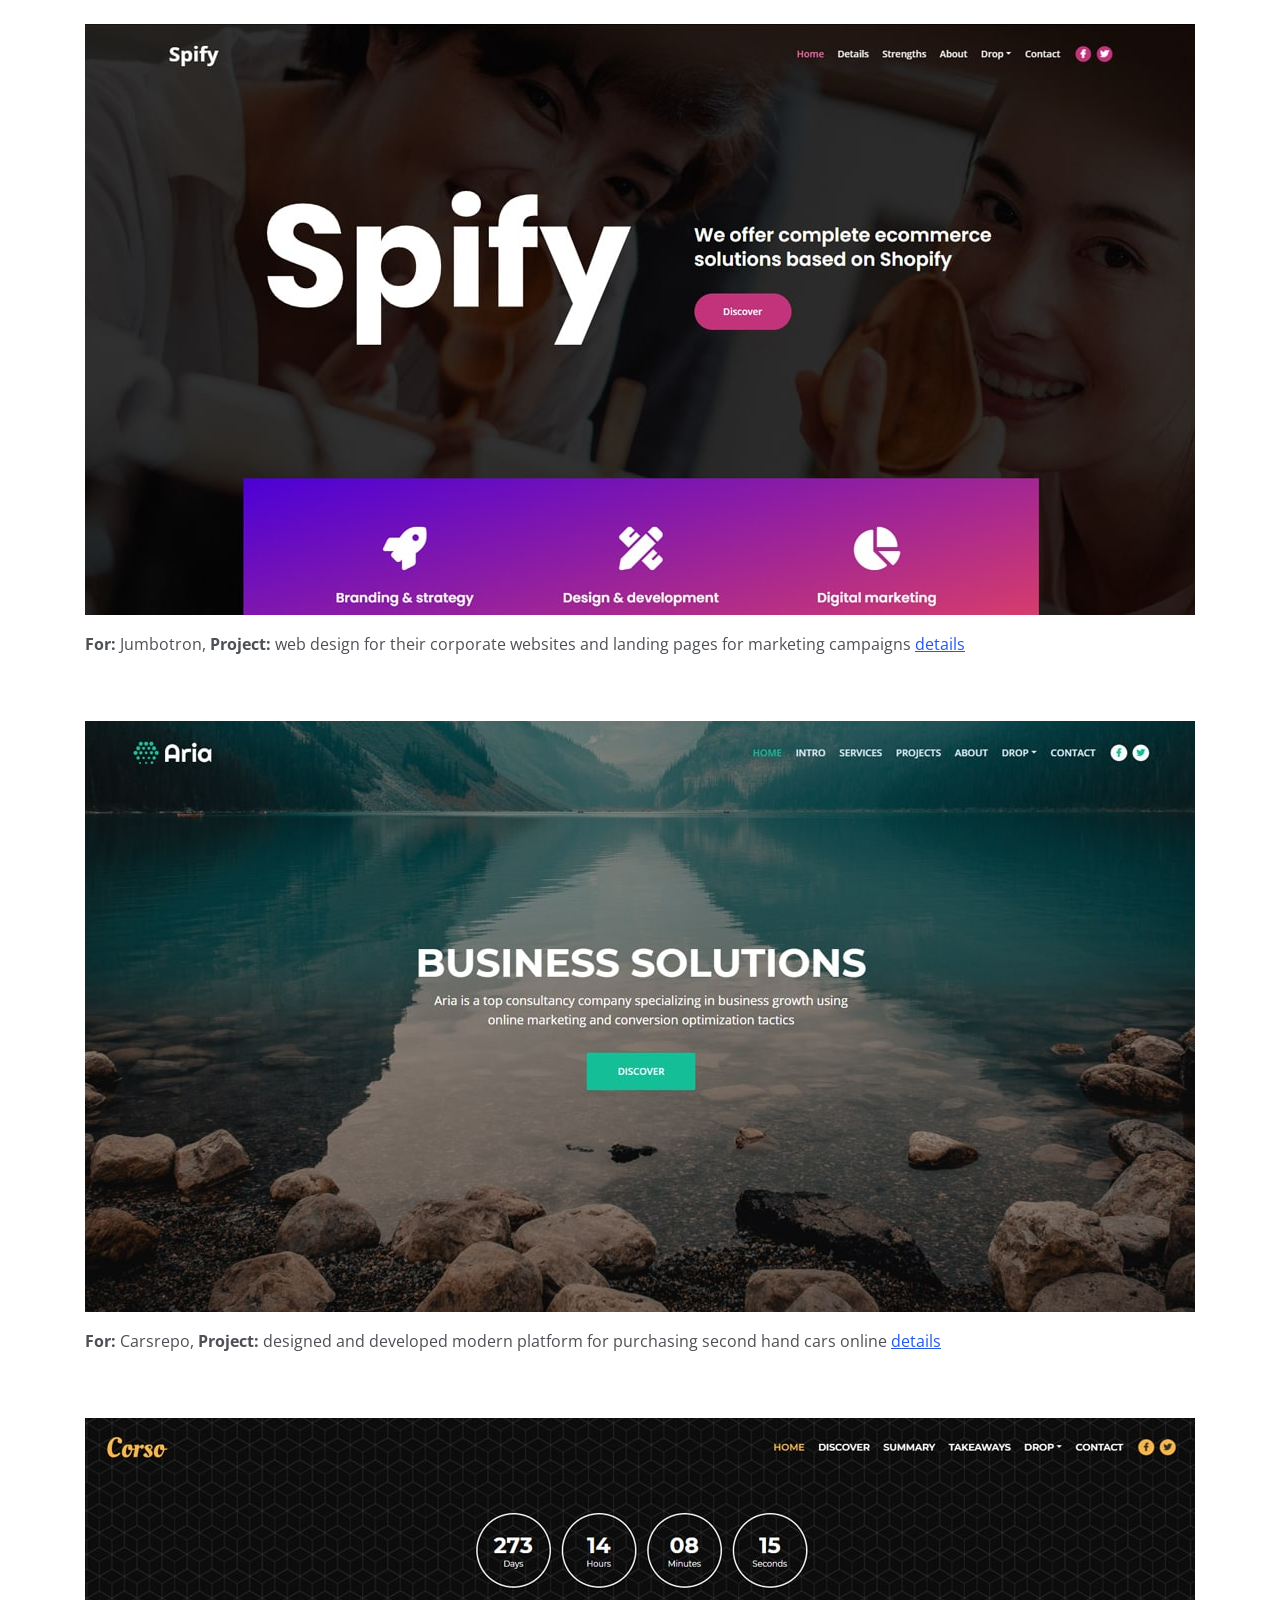
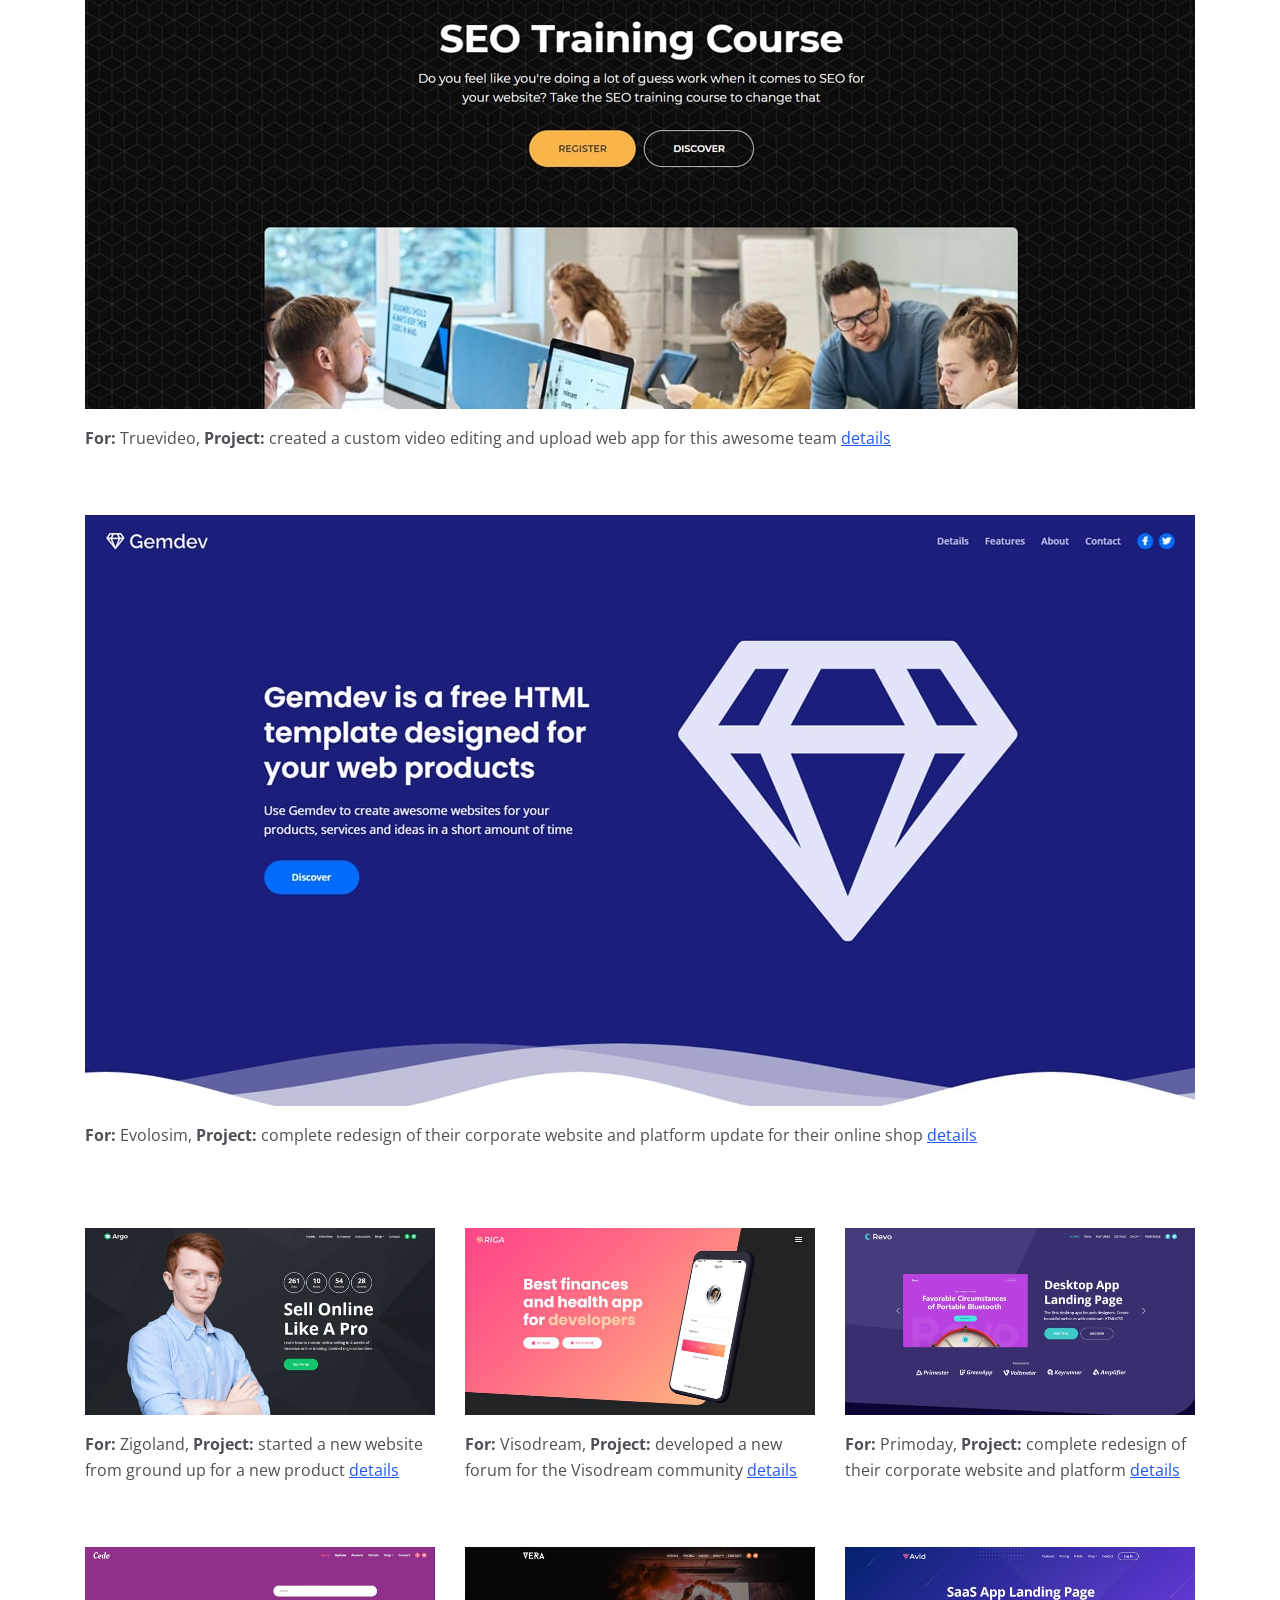
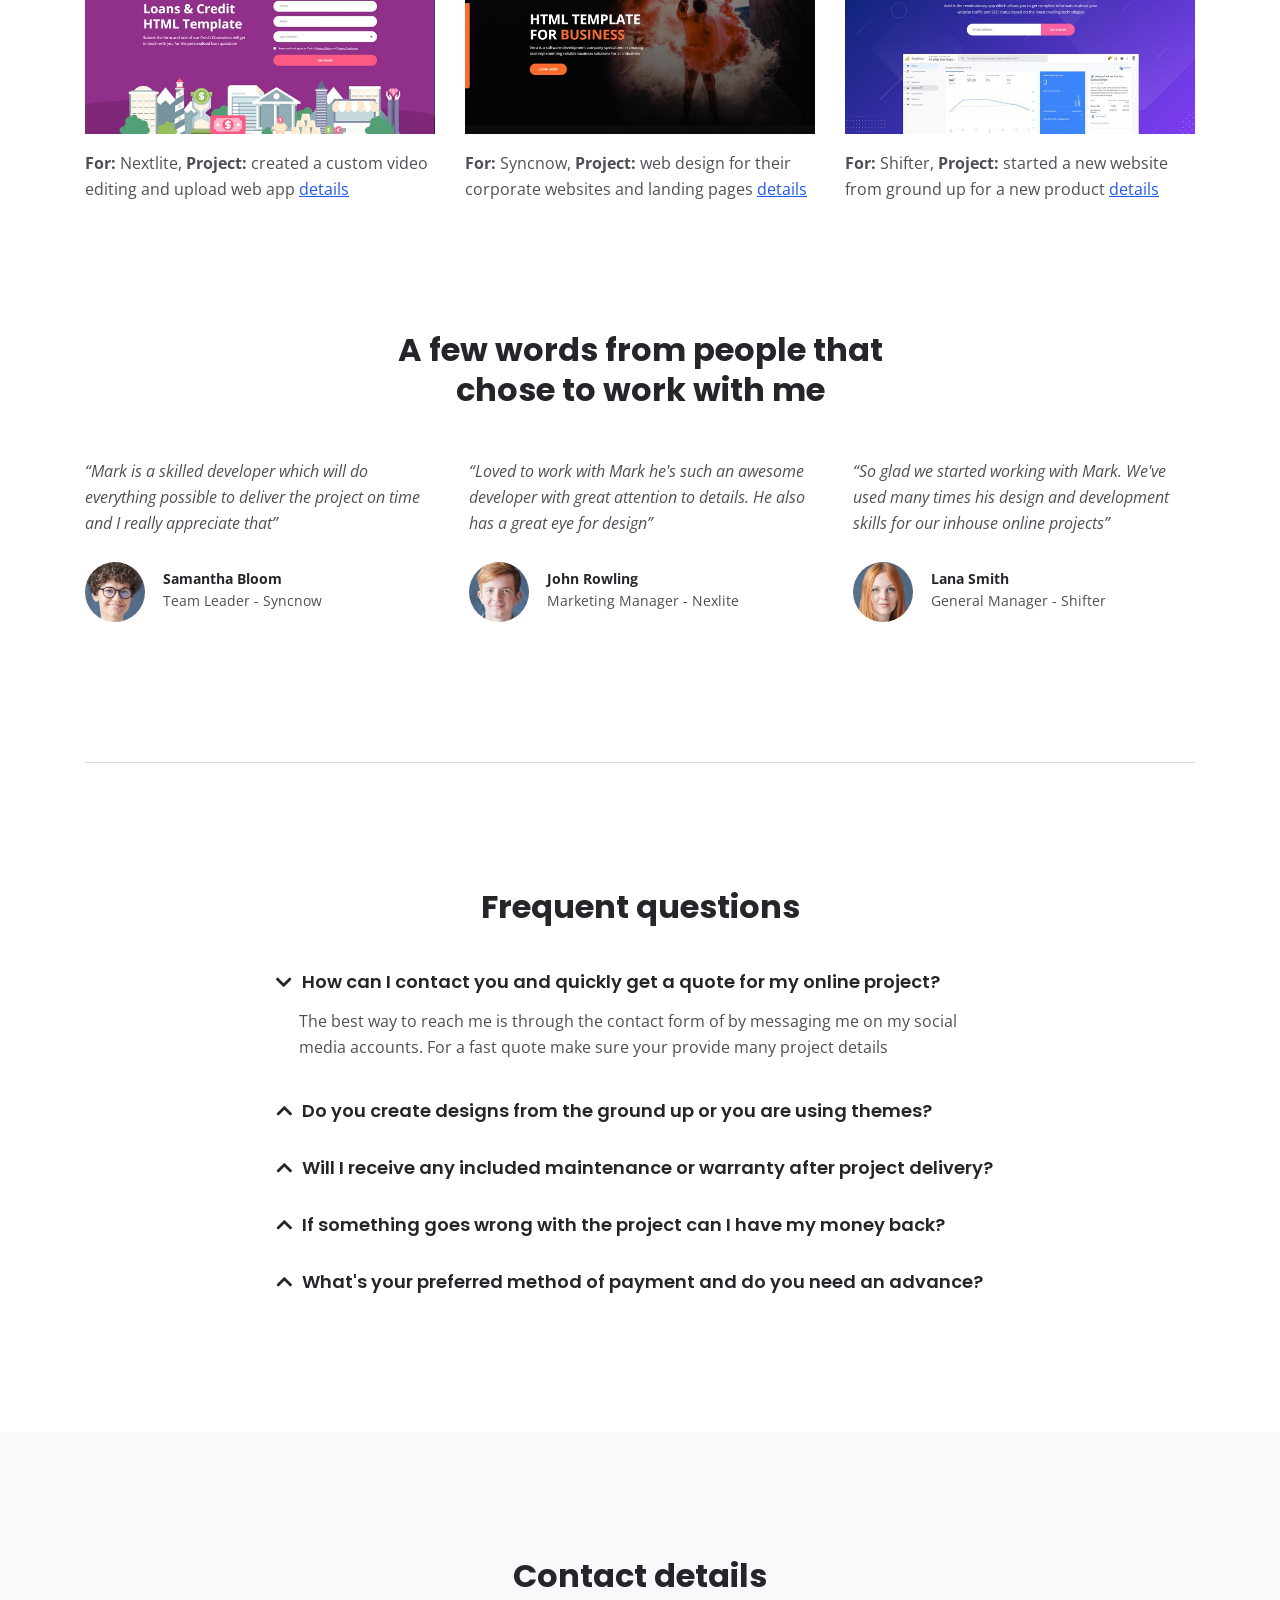
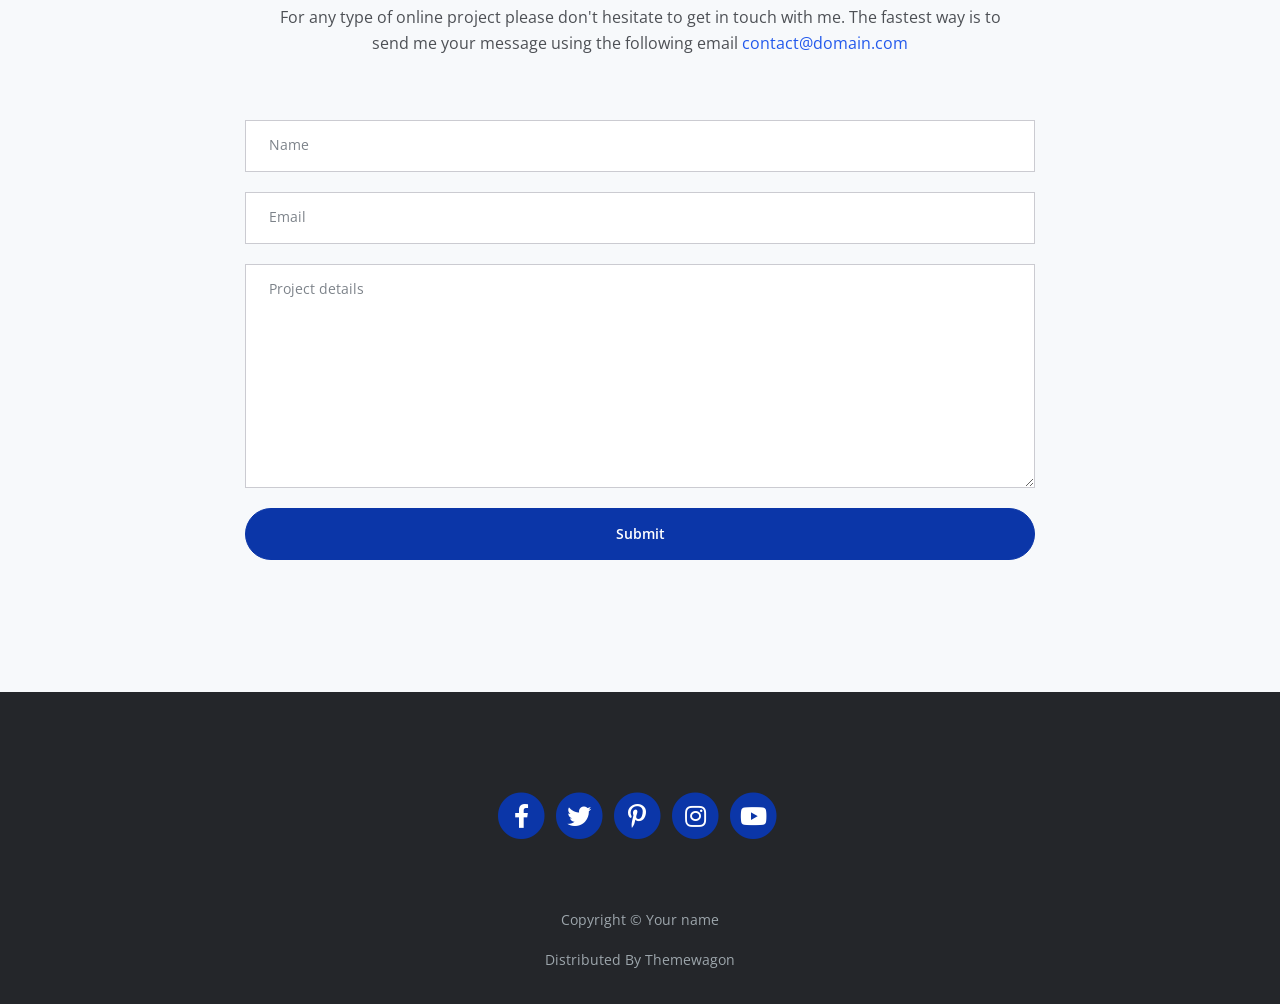
==== commit b24780a0: "logo back" ====
--- a/index.html
+++ b/index.html
@@ -36,8 +36,8 @@
     <nav class="navbar navbar-expand-lg fixed-top navbar-dark">
         <div class="container">
             
-            <!-- Image Logo
-            <a class="navbar-brand logo-image" href="index.html"><img src="images/logo.svg" alt="alternative"></a>   -->
+            <!-- Image Logo -->
+            <a class="navbar-brand logo-image" href="index.html"><img src="images/logo.svg" alt="alternative"></a>  
 
             <!-- Text Logo - Use this if you don't have a graphic logo -->
             <!-- <a class="navbar-brand logo-text page-scroll" href="index.html">Mark</a> -->
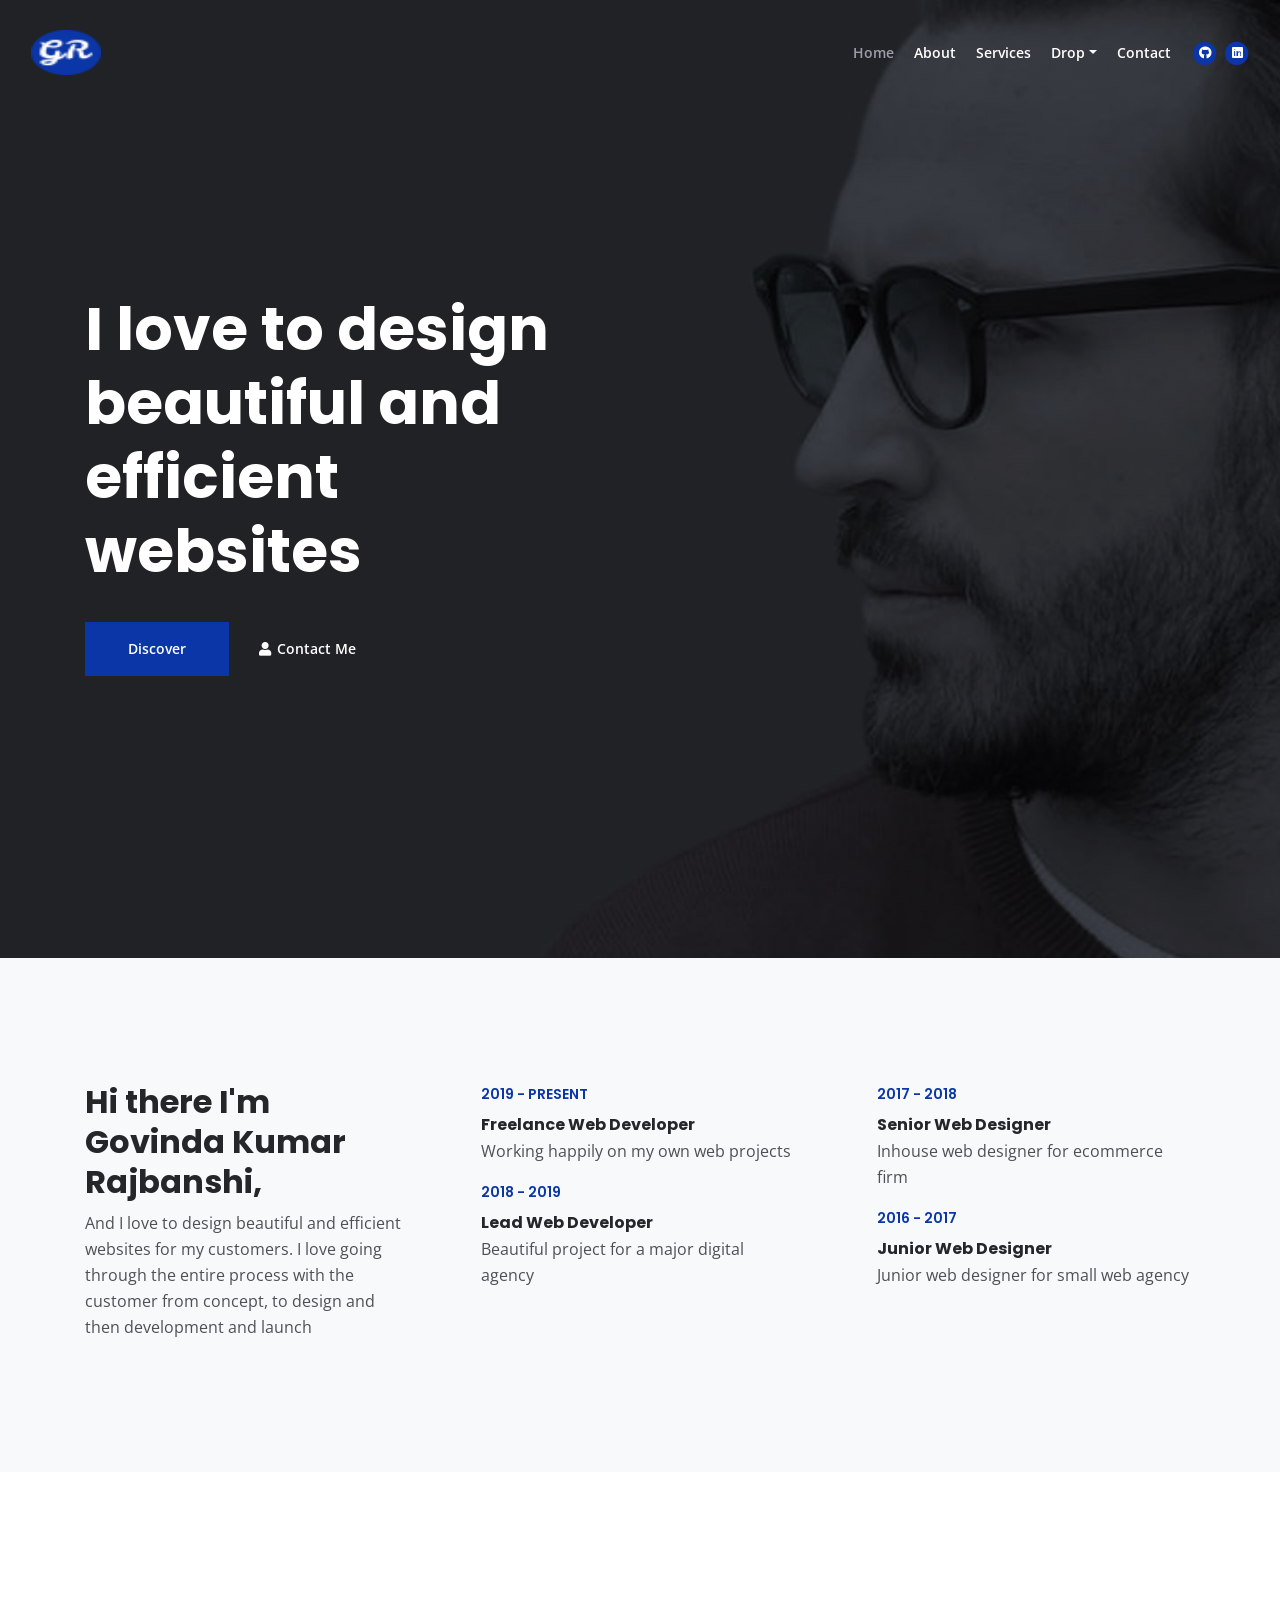
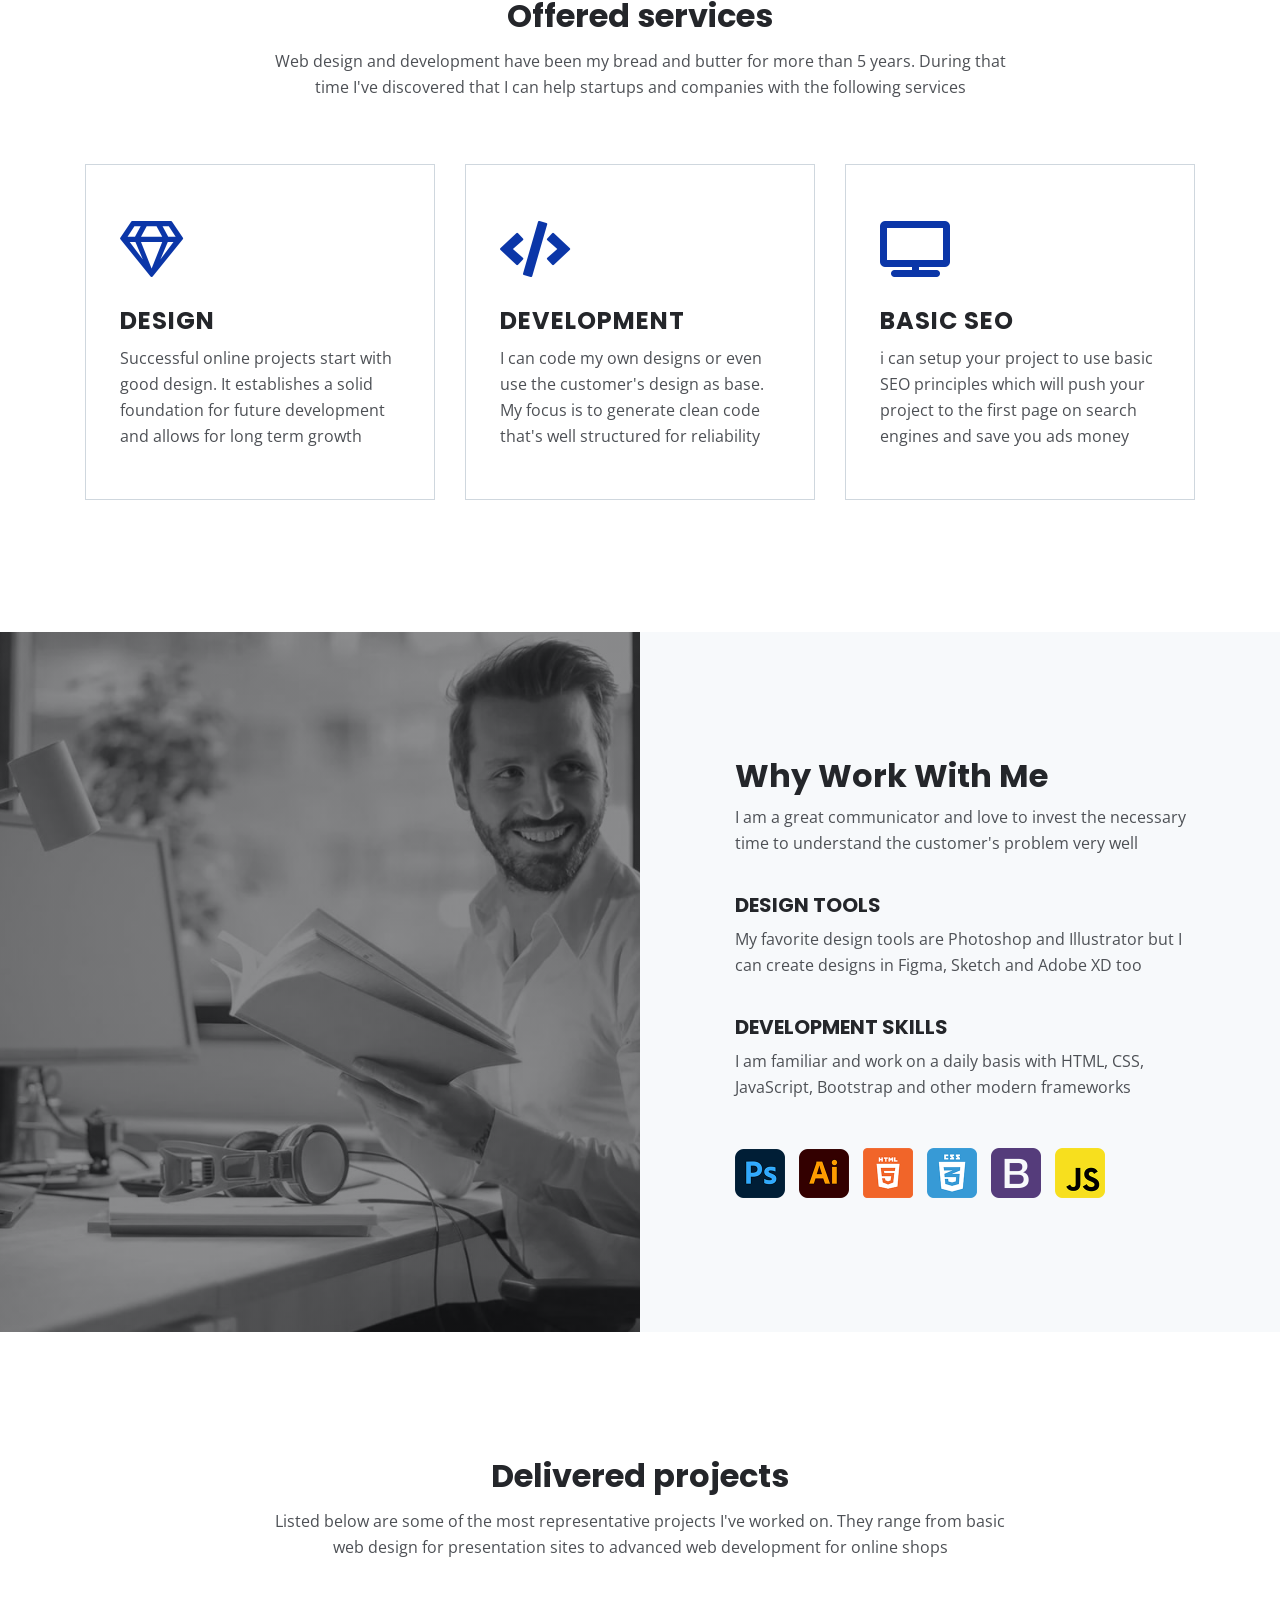
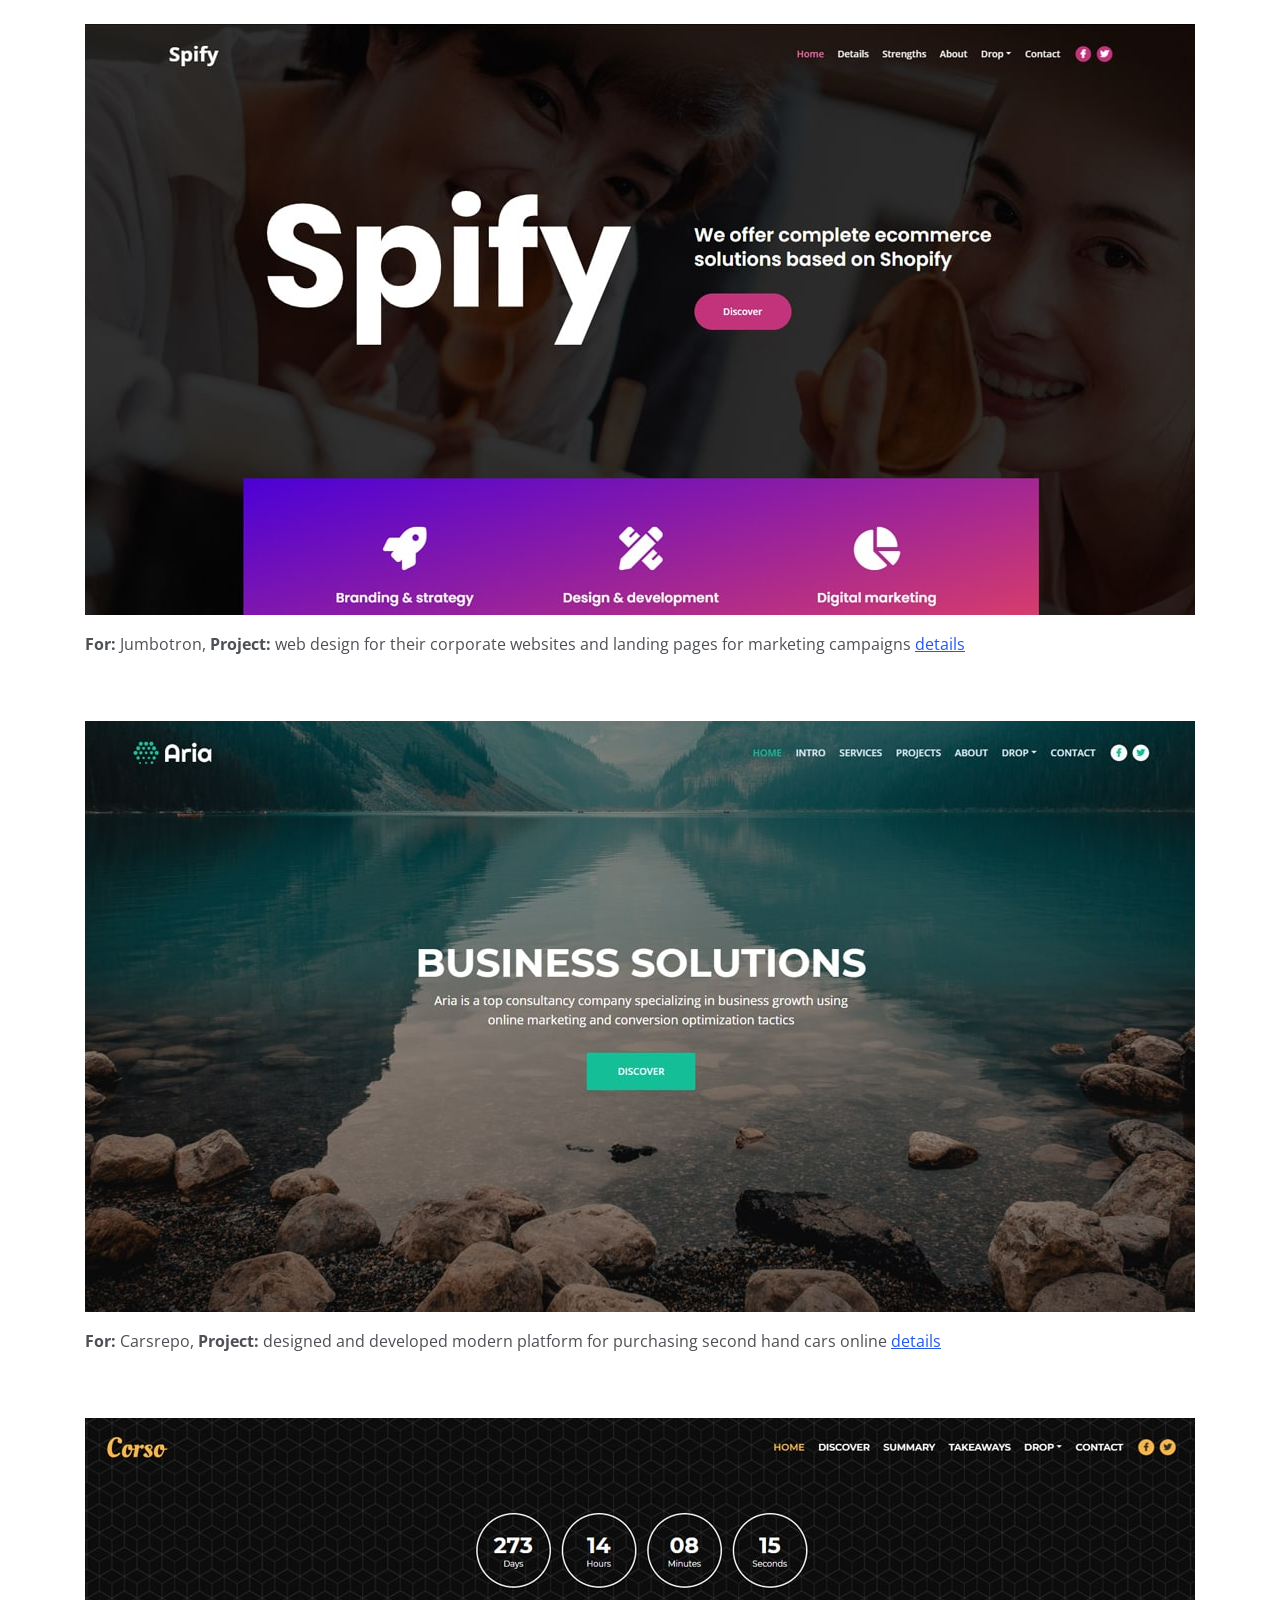
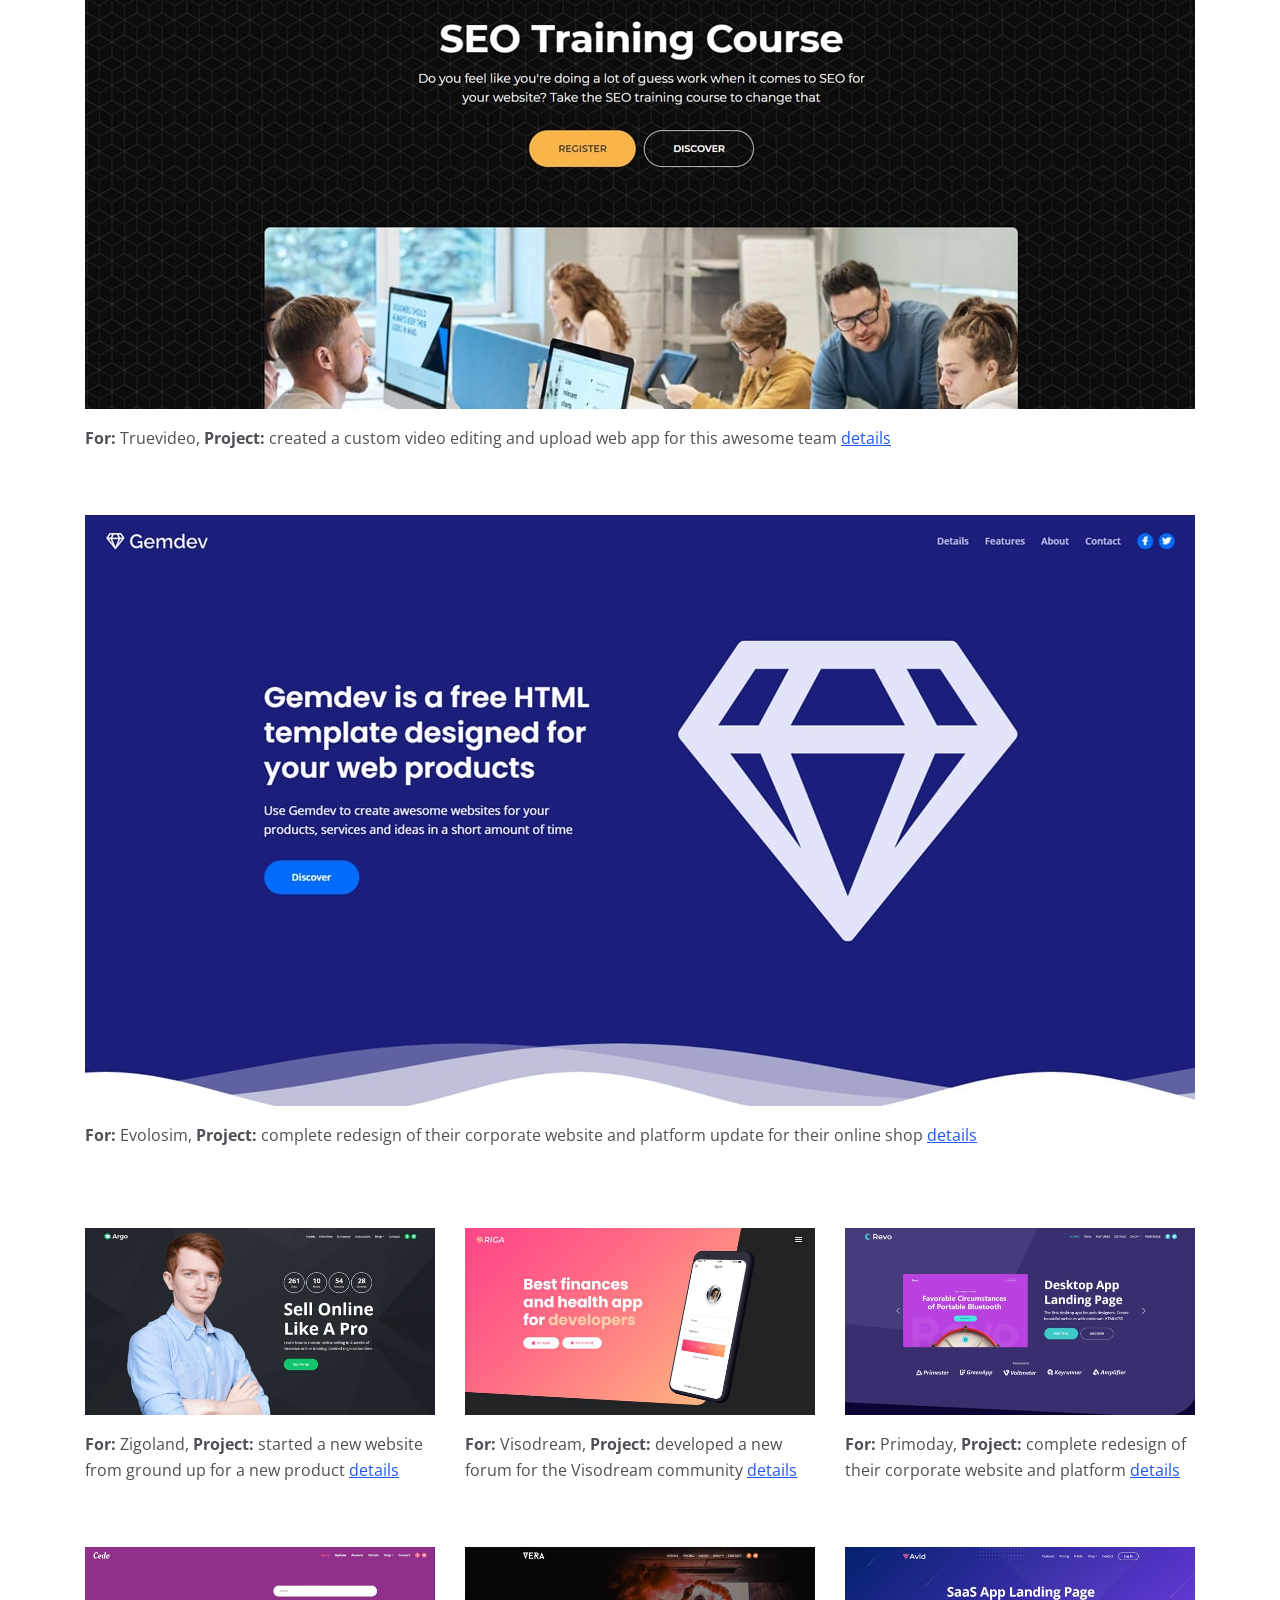
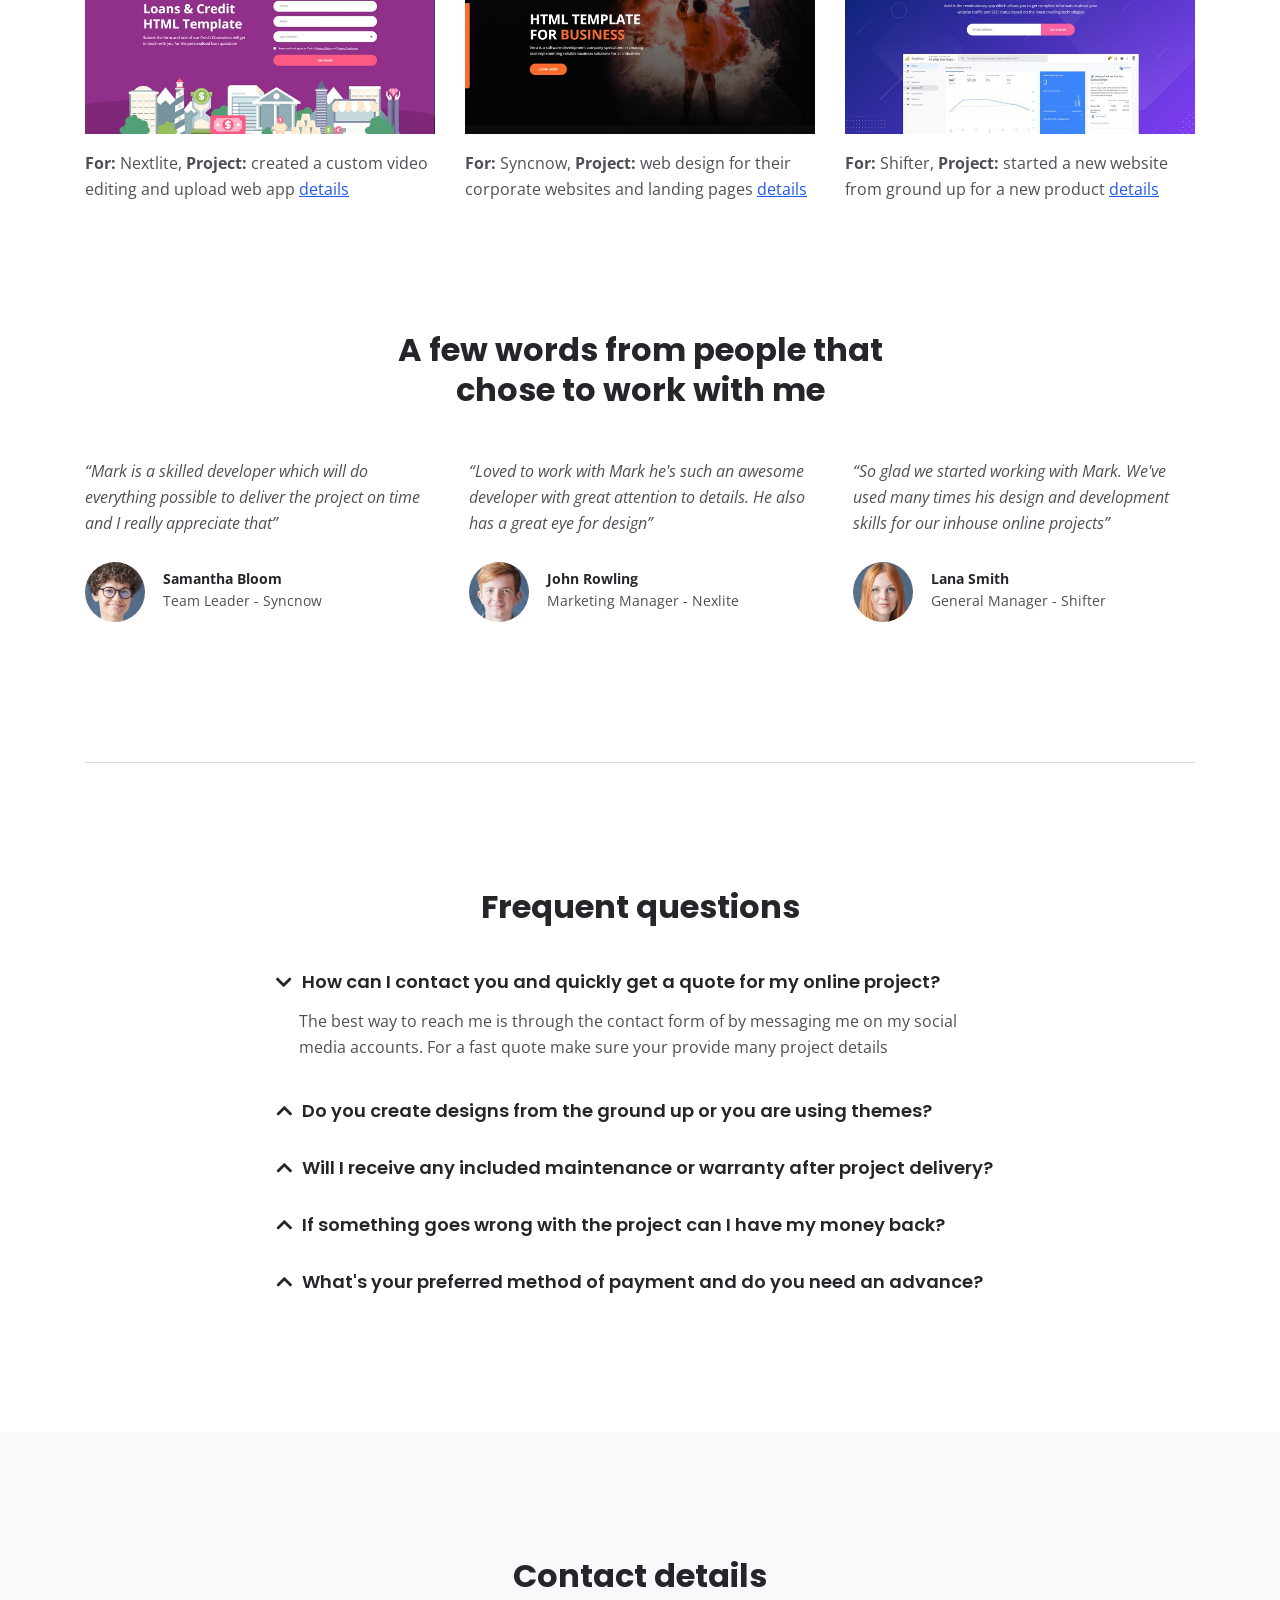
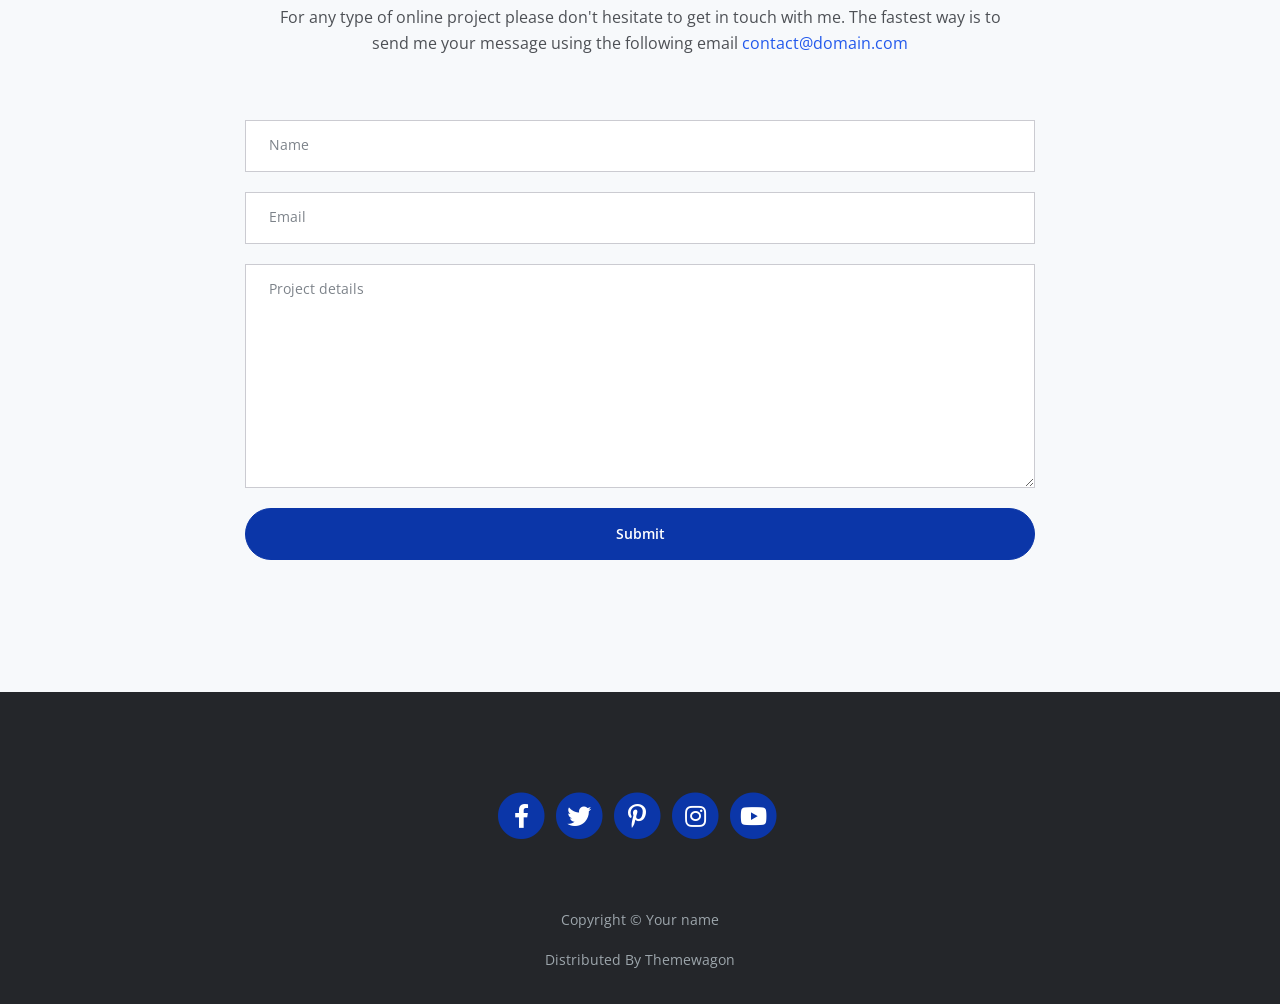
==== commit f45b086c: "l up" ====
--- a/index.html
+++ b/index.html
@@ -37,7 +37,7 @@
         <div class="container">
             
             <!-- Image Logo -->
-            <a class="navbar-brand logo-image" href="index.html"><img src="images/logo.svg" alt="alternative"></a>  
+            <a class="navbar-brand logo-image" href="index.html"><img src="images/favicon.png" alt="alternative"></a>  
 
             <!-- Text Logo - Use this if you don't have a graphic logo -->
             <!-- <a class="navbar-brand logo-text page-scroll" href="index.html">Mark</a> -->
